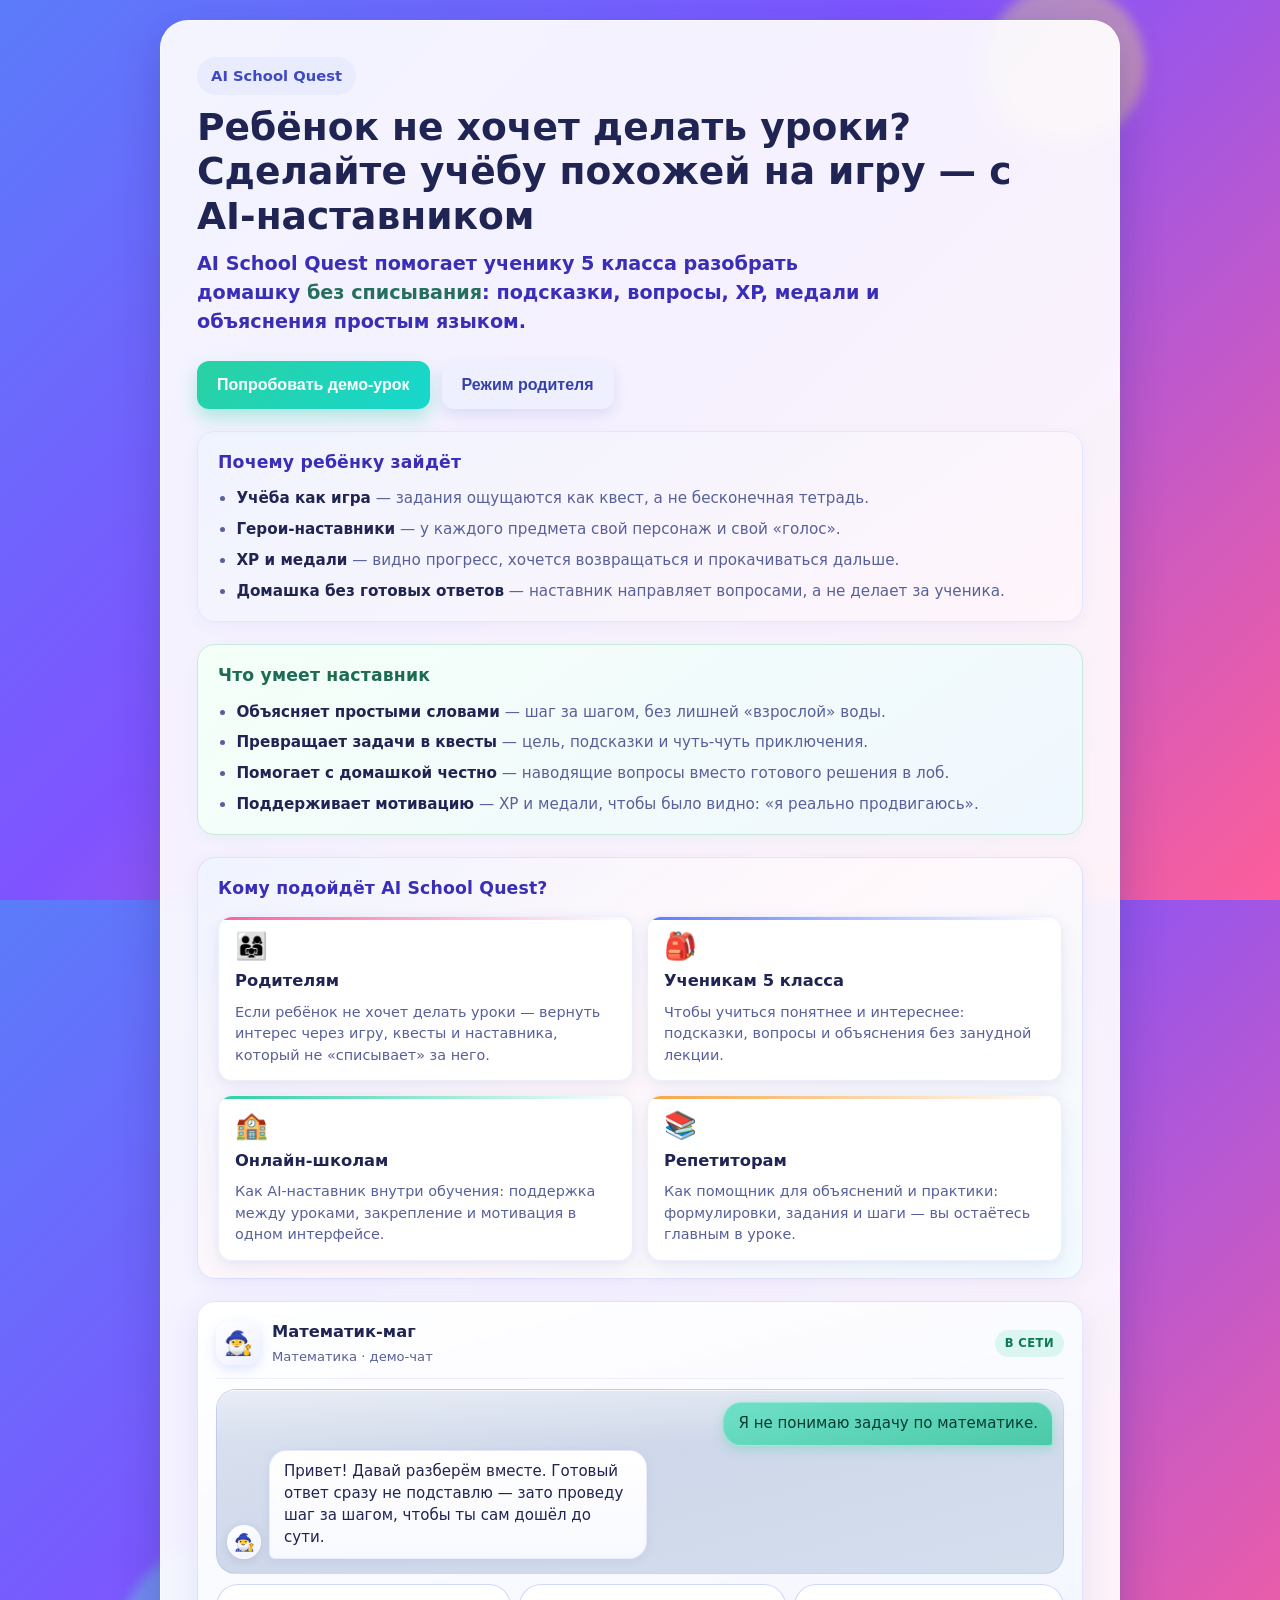
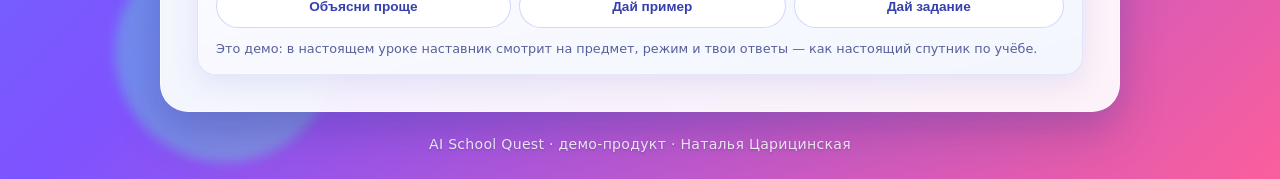
==== index.html @ 1672c93f "Проверка сайта" ====
<!DOCTYPE html>
<html lang="ru">
<head>
  <meta charset="UTF-8">
  <meta name="viewport" content="width=device-width, initial-scale=1.0, viewport-fit=cover">
  <meta name="description" content="AI School Quest — игровой AI-наставник для 5 класса: домашка без списывания, квесты, XP и понятные объяснения.">
  <title>AI School Quest — учёба как квест</title>
  <link rel="stylesheet" href="style.css">
</head>
<body>
  <main class="app">
    <div class="bg-decoration bg-decoration--top" aria-hidden="true"></div>
    <div class="bg-decoration bg-decoration--bottom" aria-hidden="true"></div>

    <section id="screen-start" class="screen screen--active card">
      <div class="screen__content">
        <p class="badge">AI School Quest</p>
        <h1 class="hero-title">Ребёнок не хочет делать уроки? Сделайте учёбу похожей на игру — с AI-наставником</h1>
        <p class="subtitle hero-subtitle">
          AI School Quest помогает ученику 5 класса разобрать домашку <strong>без списывания</strong>: подсказки, вопросы, XP, медали и объяснения простым языком.
        </p>

        <div class="hero-actions" role="group" aria-label="Действия на главной">
          <button type="button" id="demo-lesson-btn" class="btn btn--primary btn--touch">Попробовать демо-урок</button>
          <button type="button" id="parent-preview-btn" class="btn btn--ghost btn--hero-secondary btn--touch">Режим родителя</button>
        </div>

        <section class="why-kids" aria-label="Почему ребёнку понравится">
          <h2 class="why-kids__title">Почему ребёнку зайдёт</h2>
          <ul class="why-kids__list">
            <li><strong>Учёба как игра</strong> — задания ощущаются как квест, а не бесконечная тетрадь.</li>
            <li><strong>Герои-наставники</strong> — у каждого предмета свой персонаж и свой «голос».</li>
            <li><strong>XP и медали</strong> — видно прогресс, хочется возвращаться и прокачиваться дальше.</li>
            <li><strong>Домашка без готовых ответов</strong> — наставник направляет вопросами, а не делает за ученика.</li>
          </ul>
        </section>

        <section class="what-tutor" aria-label="Что умеет AI-репетитор">
          <h2 class="what-tutor__title">Что умеет наставник</h2>
          <ul class="what-tutor__list">
            <li><strong>Объясняет простыми словами</strong> — шаг за шагом, без лишней «взрослой» воды.</li>
            <li><strong>Превращает задачи в квесты</strong> — цель, подсказки и чуть-чуть приключения.</li>
            <li><strong>Помогает с домашкой честно</strong> — наводящие вопросы вместо готового решения в лоб.</li>
            <li><strong>Поддерживает мотивацию</strong> — XP и медали, чтобы было видно: «я реально продвигаюсь».</li>
          </ul>
        </section>

        <section class="audience" aria-label="Кому подойдёт AI School Quest">
          <h2 class="audience__title">Кому подойдёт AI School Quest?</h2>
          <div class="audience__grid">
            <article class="audience-card audience-card--parents">
              <span class="audience-card__emoji" aria-hidden="true">👨‍👩‍👧</span>
              <h3 class="audience-card__heading">Родителям</h3>
              <p class="audience-card__text">Если ребёнок не хочет делать уроки — вернуть интерес через игру, квесты и наставника, который не «списывает» за него.</p>
            </article>
            <article class="audience-card audience-card--students">
              <span class="audience-card__emoji" aria-hidden="true">🎒</span>
              <h3 class="audience-card__heading">Ученикам 5 класса</h3>
              <p class="audience-card__text">Чтобы учиться понятнее и интереснее: подсказки, вопросы и объяснения без занудной лекции.</p>
            </article>
            <article class="audience-card audience-card--schools">
              <span class="audience-card__emoji" aria-hidden="true">🏫</span>
              <h3 class="audience-card__heading">Онлайн-школам</h3>
              <p class="audience-card__text">Как AI-наставник внутри обучения: поддержка между уроками, закрепление и мотивация в одном интерфейсе.</p>
            </article>
            <article class="audience-card audience-card--tutors">
              <span class="audience-card__emoji" aria-hidden="true">📚</span>
              <h3 class="audience-card__heading">Репетиторам</h3>
              <p class="audience-card__text">Как помощник для объяснений и практики: формулировки, задания и шаги — вы остаётесь главным в уроке.</p>
            </article>
          </div>
        </section>

        <section class="demo-messenger" aria-label="Демонстрация чата с AI-наставником">
          <div class="demo-messenger__head">
            <span class="demo-messenger__avatar" aria-hidden="true">🧙‍♂️</span>
            <div class="demo-messenger__head-text">
              <p class="demo-messenger__peer">Математик-маг</p>
              <p class="demo-messenger__meta">Математика · демо-чат</p>
            </div>
            <span class="demo-messenger__online">в сети</span>
          </div>
          <div id="demo-messenger-feed" class="demo-messenger__feed messages messages--messenger" aria-live="polite"></div>
          <div class="demo-messenger__chips" role="group" aria-label="Быстрые фразы в демо">
            <button type="button" class="demo-messenger__chip" data-demo-quick="Объясни проще">Объясни проще</button>
            <button type="button" class="demo-messenger__chip" data-demo-quick="Дай пример">Дай пример</button>
            <button type="button" class="demo-messenger__chip" data-demo-quick="Дай задание">Дай задание</button>
          </div>
          <p class="demo-messenger__note">Это демо: в настоящем уроке наставник смотрит на предмет, режим и твои ответы — как настоящий спутник по учёбе.</p>
        </section>
      </div>
    </section>

    <section id="screen-onboarding" class="screen card">
      <div class="screen__content">
        <h2>Начнём с маленькой анкеты</h2>
        <p class="description">Имя, класс и цель — чтобы наставник говорил с ребёнком по делу, а не «как всем».</p>
        <form id="onboarding-form" class="onboarding-form">
          <label class="field">
            <span>Имя ребёнка</span>
            <input id="student-name-input" type="text" maxlength="30" placeholder="Например, Миша" required>
          </label>
          <label class="field">
            <span>Класс</span>
            <input id="student-grade-input" type="text" maxlength="20" placeholder="Например, 5А" required>
          </label>
          <label class="field">
            <span>Цель обучения</span>
            <select id="learning-goal-select" required>
              <option value="">Выбери цель</option>
              <option value="Домашка">Домашка</option>
              <option value="Подготовка к контрольной">Подготовка к контрольной</option>
              <option value="Подтянуть знания">Подтянуть знания</option>
              <option value="Учиться в игре">Учиться в игре</option>
            </select>
          </label>
          <button type="submit" class="btn btn--primary btn--touch">В путь, квест!</button>
        </form>
      </div>
    </section>

    <section id="screen-subject" class="screen card">
      <div class="screen__content">
        <h2>Выбери предмет</h2>
        <p class="description">Каждый предмет — своя миссия и свой настрой. Ткни карточку, с чего хочешь начать.</p>
        <div id="subject-grid" class="grid"></div>
      </div>
    </section>

    <section id="screen-hero" class="screen card">
      <div class="screen__content">
        <h2>Выбери героя-наставника</h2>
        <p class="description">У каждого предмета свой герой. Можно остаться на том, кого подсказали на прошлом шаге, или переключиться — жми «Выбрать героя».</p>
        <div id="hero-grid" class="mentor-grid" aria-label="Карточки героев по предметам"></div>
        <button type="button" id="back-to-subject-btn" class="btn btn--ghost btn--touch-wide">← К предметам</button>
      </div>
    </section>

    <section id="screen-mode" class="screen card">
      <div class="screen__content">
        <h2>Выбери режим урока</h2>
        <p class="description">Режим задаёт тон: квест, тест, «простыми словами» или помощь с домашкой — как тебе сегодня комфортнее.</p>
        <div id="mode-grid" class="grid"></div>
        <button type="button" id="back-to-hero-btn" class="btn btn--ghost btn--touch-wide">← К героям</button>
      </div>
    </section>

    <section id="screen-chat" class="screen card">
      <div class="screen__content screen__content--chat">
        <header class="chat-header">
          <div>
            <p class="chat-label">Ученик</p>
            <p id="chat-student" class="chat-value">—</p>
          </div>
          <div>
            <p class="chat-label">Предмет</p>
            <p id="chat-subject" class="chat-value">—</p>
          </div>
          <div>
            <p class="chat-label">Наставник</p>
            <p id="chat-hero" class="chat-value">—</p>
          </div>
          <div>
            <p class="chat-label">Режим</p>
            <p id="chat-mode" class="chat-value">—</p>
          </div>
        </header>

        <div class="chat-actions">
          <button type="button" id="change-hero-btn" class="btn btn--ghost btn--small">Сменить героя</button>
          <button type="button" id="change-subject-btn" class="btn btn--ghost btn--small">Сменить предмет</button>
          <button type="button" id="change-mode-btn" class="btn btn--ghost btn--small">Сменить режим</button>
          <button type="button" id="parent-mode-btn" class="btn btn--ghost btn--small">Режим родителя</button>
          <button type="button" id="end-lesson-btn" class="btn btn--primary btn--small">Завершить урок</button>
          <button type="button" id="soft-reset-btn" class="btn btn--ghost btn--small">Мягкий сброс</button>
          <button type="button" id="reset-progress-btn" class="btn btn--danger btn--small">Сбросить прогресс</button>
        </div>

        <section class="progress">
          <h3>Прогресс квеста</h3>
          <div class="progress-stats">
            <p>Уровень: <span id="level-value">1</span></p>
            <p>XP: <span id="xp-value">0</span></p>
            <p>Медаль: <span id="medal-value">Пока нет</span></p>
          </div>
          <div class="xp-bar">
            <div id="xp-bar-fill" class="xp-bar__fill"></div>
          </div>
        </section>

        <section class="quest-panel">
          <h3>Квест-дневник и миссия дня</h3>
          <div class="quest-panel__stats">
            <p>Серия дней: <span id="streak-value">0</span></p>
            <p>Ежедневная цель: <span id="daily-goal-value">0/3</span></p>
          </div>
          <p id="daily-task-text" class="quest-panel__task">Задание дня: —</p>
          <p id="achievement-text" class="quest-panel__achievement">Достижение: пока нет</p>
        </section>

        <div id="messages" class="messages messages--messenger" aria-live="polite"></div>

        <div class="quick-replies messenger-chips" role="group" aria-label="Быстрые действия">
          <button type="button" class="messenger-chips__btn quick-replies__btn" data-quick="Объясни проще">Объясни проще</button>
          <button type="button" class="messenger-chips__btn quick-replies__btn" data-quick="Дай пример">Дай пример</button>
          <button type="button" class="messenger-chips__btn quick-replies__btn" data-quick="Дай задание">Дай задание</button>
        </div>

        <section
          id="parent-report"
          class="parent-dashboard parent-report--hidden"
          aria-labelledby="parent-dashboard-title"
        >
          <header class="parent-dashboard__header">
            <div class="parent-dashboard__head-text">
              <h3 id="parent-dashboard-title" class="parent-dashboard__title">Родительский отчёт</h3>
              <p id="report-session-lead" class="parent-dashboard__lead">—</p>
            </div>
            <span class="parent-dashboard__status" role="status">Учится без списывания</span>
          </header>

          <div class="parent-dashboard__metrics">
            <div class="parent-dashboard__metric">
              <span class="parent-dashboard__label">Прогресс XP</span>
              <div class="parent-dashboard__xp-line">
                <span class="parent-dashboard__value"><span id="report-xp-total">0</span> XP</span>
                <span class="parent-dashboard__muted">+ <span id="report-xp-session">0</span> за сессию</span>
              </div>
              <div class="parent-dashboard__xp-bar" role="progressbar" aria-valuemin="0" aria-valuemax="50" aria-valuenow="0" aria-label="Прогресс до следующего уровня" id="report-xp-bar-wrap">
                <div id="report-xp-bar-fill" class="parent-dashboard__xp-fill"></div>
              </div>
              <p class="parent-dashboard__level">
                Уровень <strong id="report-level">1</strong>
                <span class="parent-dashboard__muted"> · до следующего уровня</span>
              </p>
            </div>
            <div class="parent-dashboard__metric">
              <span class="parent-dashboard__label">Сообщений наставнику</span>
              <p class="parent-dashboard__stat-big">
                <span id="report-messages-session">0</span>
                <span class="parent-dashboard__muted parent-dashboard__stat-note">в этой сессии</span>
              </p>
              <p class="parent-dashboard__muted">Всего за всё время: <strong id="report-messages-total">0</strong></p>
            </div>
          </div>

          <div class="parent-dashboard__split">
            <div class="parent-dashboard__panel">
              <h4 class="parent-dashboard__panel-title">Сильные стороны</h4>
              <ul id="report-strengths-list" class="parent-dashboard__list parent-dashboard__list--strengths"></ul>
            </div>
            <div class="parent-dashboard__panel">
              <h4 class="parent-dashboard__panel-title">Что повторить</h4>
              <p id="report-repeat" class="parent-dashboard__panel-text">—</p>
              <p id="report-next-hint" class="parent-dashboard__hint"></p>
            </div>
          </div>

          <div class="parent-dashboard__panel parent-dashboard__panel--plan">
            <h4 class="parent-dashboard__panel-title">План на 7 дней</h4>
            <ol id="report-plan-list" class="parent-dashboard__plan"></ol>
          </div>
        </section>

        <section class="cta">
          <h3 class="cta__title">Готовы к такому наставнику?</h3>
          <p class="cta__value">
            Персональный AI в чате: ребёнок тренирует мышление, родители видят динамику, а готовые ответы «с потолка» не подставляются — только путь через вопросы и маленькие победы.
          </p>
          <div class="cta__actions">
            <button type="button" id="cta-ai-mentor-btn" class="btn btn--primary btn--small btn--touch">Хочу такого AI-наставника</button>
            <button type="button" id="cta-demo-btn" class="btn btn--ghost btn--small cta__btn-secondary btn--touch">Получить демо</button>
          </div>
          <article id="offer-card" class="offer-card offer-card--hidden">
            <p class="offer-card__invite">
              Напишите мне, и я покажу, как такой AI-помощник может работать для вашего ребёнка, школы или онлайн-проекта.
            </p>
            <p class="offer-card__lead">
              Наталья Царицинская — создаю AI-ассистентов, обучающих ботов и мини-сервисы для семьи, экспертов и бизнеса.
            </p>
            <p class="offer-card__text">Помогаю превращать идеи в работающие AI-продукты.</p>
            <p class="offer-card__contact">Контакт в Telegram: <span class="offer-card__handle">@указать_ник</span></p>
          </article>
        </section>

        <form id="chat-form" class="chat-form chat-form--messenger">
          <input id="chat-input" type="text" placeholder="Напиши вопрос или фразу из урока…" autocomplete="off" maxlength="200" required>
          <button type="submit" class="btn btn--primary btn--touch">Отправить</button>
        </form>
      </div>
    </section>

    <section id="screen-lesson-summary" class="screen card">
      <div class="screen__content lesson-summary">
        <p class="badge">Урок пройден</p>
        <h2>Квест завершён!</h2>
        <p id="lesson-summary-motivation" class="lesson-summary__lead">Ты молодец!</p>
        <ul class="lesson-summary__stats">
          <li>XP за этот урок: <strong id="lesson-xp-earned">0</strong></li>
          <li>Медаль: <strong id="lesson-medal-text">—</strong></li>
          <li>Сообщений наставнику: <strong id="lesson-messages-count">0</strong></li>
        </ul>
        <button type="button" id="lesson-continue-btn" class="btn btn--primary btn--touch">Продолжить квест</button>
      </div>
    </section>
  </main>

  <section id="parent-modal" class="parent-modal parent-modal--hidden" aria-hidden="true">
    <div class="parent-modal__backdrop"></div>
    <article class="parent-modal__content">
      <div class="parent-modal__header">
        <h3>Режим родителя</h3>
        <button type="button" id="close-parent-modal-btn" class="btn btn--ghost btn--small">Закрыть</button>
      </div>
      <p class="parent-modal__line">Ученик: <span id="parent-student-name">—</span></p>
      <p class="parent-modal__line">Текущий предмет: <span id="parent-current-subject">—</span></p>
      <p class="parent-modal__line">Текущий режим: <span id="parent-current-mode">—</span></p>
      <p class="parent-modal__line">Прогресс по сессиям: <span id="parent-session-progress">—</span></p>
      <p class="parent-modal__line">Зоны для повторения: <span id="parent-weak-topics">—</span></p>
      <div class="parent-plan">
        <h4>Рекомендованный план на 7 дней</h4>
        <ul id="parent-plan-list"></ul>
      </div>
    </article>
  </section>

  <footer class="site-footer">
    AI School Quest · демо-продукт · Наталья Царицинская
  </footer>

  <script src="script.js"></script>
</body>
</html>
---- style.css ----
html {
  height: 100%;
  -webkit-text-size-adjust: 100%;
}

:root {
  --bg-main: linear-gradient(135deg, #5b7cfa 0%, #7f53ff 42%, #fd5e9a 100%);
  --card-bg: rgba(255, 255, 255, 0.92);
  --text-main: #1f2453;
  --text-soft: #58609a;
  --accent: #2ad1a3;
  --accent-dark: #14b58a;
  --warning: #f8b63c;
  --shadow: 0 20px 45px rgba(41, 41, 106, 0.25);
  --radius-xl: 28px;
  --radius-lg: 18px;
  --radius-md: 14px;
  --section-gap: 22px;
  --content-pad: clamp(16px, 4vw, 36px);
  --font-sans: "Segoe UI", system-ui, -apple-system, "Nunito", "Trebuchet MS", sans-serif;
}

/* Базовые сбросы для аккуратного отображения */
* {
  box-sizing: border-box;
}

body {
  margin: 0;
  min-height: 100vh;
  min-height: 100dvh;
  font-family: var(--font-sans);
  color: var(--text-main);
  background: var(--bg-main);
  display: flex;
  flex-direction: column;
  align-items: center;
  padding: 20px 20px calc(16px + env(safe-area-inset-bottom, 0));
  gap: 12px;
  line-height: 1.5;
  -webkit-font-smoothing: antialiased;
}

.app {
  flex: 1 0 auto;
  width: min(960px, 100%);
  position: relative;
}

.site-footer {
  width: min(960px, 100%);
  margin-top: auto;
  text-align: center;
  font-size: 0.88rem;
  color: rgba(255, 255, 255, 0.92);
  text-shadow: 0 1px 2px rgba(31, 36, 83, 0.25);
  letter-spacing: 0.02em;
  padding: 10px 12px calc(8px + env(safe-area-inset-bottom, 0));
  line-height: 1.45;
}

/* Декоративные элементы для "живого" интерфейса */
.bg-decoration {
  position: absolute;
  z-index: 0;
  border-radius: 50%;
  filter: blur(6px);
  opacity: 0.35;
}

.bg-decoration--top {
  width: 160px;
  height: 160px;
  top: -35px;
  right: -25px;
  background: #fff26d;
}

.bg-decoration--bottom {
  width: 220px;
  height: 220px;
  bottom: -50px;
  left: -45px;
  background: #62f0d2;
}

.card {
  position: relative;
  z-index: 1;
  background: var(--card-bg);
  backdrop-filter: blur(8px);
  border-radius: var(--radius-xl);
  box-shadow: var(--shadow), 0 4px 24px rgba(95, 120, 255, 0.12);
  border: 1px solid rgba(255, 255, 255, 0.65);
  transition: box-shadow 0.35s ease, transform 0.35s ease;
}

.screen.card.screen--active:hover {
  box-shadow: 0 24px 50px rgba(41, 41, 106, 0.28), 0 8px 28px rgba(95, 120, 255, 0.18);
}

/* Экраны: виден только блок с .screen--active (вложенные section без .screen не скрываются) */
.screen {
  display: none;
  min-height: min(640px, calc(100dvh - 120px));
}

.screen.screen--active {
  display: block;
}

.screen__content {
  padding: var(--content-pad);
}

.screen__content > h2 {
  line-height: 1.22;
}

.screen__content > h2 + .description {
  margin-top: 8px;
}

.screen__content--chat {
  display: grid;
  gap: clamp(12px, 2.5vw, 16px);
  grid-template-rows: auto auto auto auto 1fr auto auto auto auto;
  min-height: min(640px, calc(100dvh - 120px));
}

h1,
h2,
h3,
p {
  margin: 0;
}

h1 {
  font-size: clamp(2rem, 6vw, 3.1rem);
  margin-top: 10px;
}

.hero-title {
  line-height: 1.18;
  max-width: 38ch;
  font-size: clamp(1.55rem, 4.2vw, 2.35rem);
}

.hero-subtitle {
  font-weight: 600;
  color: var(--text-soft);
  max-width: 52ch;
}

.hero-subtitle strong {
  color: #256f5c;
  font-weight: 800;
}

.hero-actions {
  display: flex;
  flex-wrap: wrap;
  gap: 12px;
  margin-top: clamp(18px, 4vw, 24px);
  align-items: center;
}

.hero-actions .btn {
  margin-top: 0;
}

.btn--hero-secondary {
  box-shadow: 0 6px 14px rgba(53, 64, 172, 0.12);
}

h2 {
  font-size: clamp(1.6rem, 4.8vw, 2.2rem);
}

.subtitle {
  margin-top: 12px;
  font-size: 1.2rem;
  font-weight: 700;
  color: #3a2db8;
}

.description {
  margin-top: 12px;
  color: var(--text-soft);
  max-width: 720px;
  line-height: 1.55;
}

.why-kids {
  margin-top: var(--section-gap);
  padding: 18px 20px;
  background: linear-gradient(145deg, #f0f4ff 0%, #fff5fb 100%);
  border: 1px solid #e0e8ff;
  border-radius: var(--radius-lg);
  text-align: left;
  box-shadow: 0 4px 16px rgba(53, 64, 172, 0.05);
}

.why-kids__title {
  font-size: 1.08rem;
  color: #3a2db8;
  margin-bottom: 12px;
  font-weight: 800;
  letter-spacing: 0.01em;
}

.why-kids__list {
  margin: 0;
  padding-left: 1.15rem;
  color: var(--text-soft);
  line-height: 1.5;
  font-size: 0.95rem;
}

.why-kids__list li + li {
  margin-top: 8px;
}

.why-kids__list strong {
  color: var(--text-main);
}

.what-tutor {
  margin-top: var(--section-gap);
  padding: 18px 20px;
  background: linear-gradient(145deg, #f4fff8 0%, #f0f7ff 100%);
  border: 1px solid #c8ead9;
  border-radius: var(--radius-lg);
  text-align: left;
  box-shadow: 0 4px 16px rgba(42, 209, 163, 0.06);
}

.what-tutor__title {
  font-size: 1.08rem;
  color: #1d6b52;
  margin-bottom: 12px;
  font-weight: 800;
  letter-spacing: 0.01em;
}

.what-tutor__list {
  margin: 0;
  padding-left: 1.15rem;
  color: var(--text-soft);
  line-height: 1.5;
  font-size: 0.95rem;
}

.what-tutor__list li + li {
  margin-top: 8px;
}

.what-tutor__list strong {
  color: var(--text-main);
}

.what-tutor {
  margin-bottom: 8px;
}

/* Кому подойдёт продукт */
.audience {
  margin-top: var(--section-gap);
  padding: 18px 20px 17px;
  background: linear-gradient(145deg, #f0f4ff 0%, #fff8fb 48%, #f2fbff 100%);
  border: 1px solid rgba(129, 141, 246, 0.2);
  border-radius: var(--radius-lg);
  text-align: left;
  box-shadow: 0 4px 18px rgba(53, 64, 172, 0.06);
}

.audience__title {
  margin: 0 0 14px;
  font-size: 1.08rem;
  font-weight: 800;
  color: #3a2db8;
  letter-spacing: 0.01em;
}

.audience__grid {
  display: grid;
  grid-template-columns: repeat(2, minmax(0, 1fr));
  gap: 14px;
}

.audience-card {
  --audience-accent: #7f53ff;
  position: relative;
  padding: 16px 16px 14px;
  border-radius: var(--radius-md);
  background: rgba(255, 255, 255, 0.92);
  border: 1px solid rgba(129, 141, 246, 0.14);
  box-shadow:
    0 2px 8px rgba(41, 41, 106, 0.04),
    0 8px 22px rgba(53, 64, 172, 0.07);
  transition: transform 0.28s ease, box-shadow 0.28s ease, border-color 0.2s ease;
  overflow: hidden;
}

.audience-card::before {
  content: "";
  position: absolute;
  left: 0;
  right: 0;
  top: 0;
  height: 3px;
  background: linear-gradient(90deg, var(--audience-accent), rgba(255, 255, 255, 0.45));
}

.audience-card:hover {
  transform: translateY(-3px);
  box-shadow:
    0 4px 12px rgba(41, 41, 106, 0.06),
    0 14px 32px rgba(53, 64, 172, 0.1);
  border-color: rgba(127, 83, 255, 0.22);
}

.audience-card--parents {
  --audience-accent: #fd5e9a;
}

.audience-card--students {
  --audience-accent: #5b7cfa;
}

.audience-card--schools {
  --audience-accent: #2ad1a3;
}

.audience-card--tutors {
  --audience-accent: #f8a545;
}

.audience-card__emoji {
  display: block;
  font-size: 1.65rem;
  line-height: 1;
  margin-bottom: 10px;
}

.audience-card__heading {
  margin: 0 0 8px;
  font-size: 1.02rem;
  font-weight: 800;
  color: var(--text-main);
}

.audience-card__text {
  margin: 0;
  font-size: 0.9rem;
  line-height: 1.5;
  color: var(--text-soft);
}

@media (max-width: 560px) {
  .audience__grid {
    grid-template-columns: 1fr;
  }
}

/* Формы (онбординг) */
.onboarding-form {
  margin-top: 18px;
  display: grid;
  gap: 14px;
  max-width: 540px;
}

.onboarding-form .btn--primary {
  margin-top: 8px;
}

.field {
  display: grid;
  gap: 6px;
}

.field span {
  font-weight: 700;
  color: #3e4598;
}

.field input,
.field select {
  border: 1px solid #d3d9ff;
  background: #fff;
  border-radius: 12px;
  padding: 11px 12px;
  font-size: 1rem;
  outline: none;
}

.field input:focus,
.field select:focus {
  border-color: #818df6;
  box-shadow: 0 0 0 3px rgba(129, 141, 246, 0.2);
}

.badge {
  display: inline-block;
  background: #e9ebff;
  color: #3f49c3;
  font-weight: 700;
  border-radius: 999px;
  padding: 8px 14px;
  font-size: 0.92rem;
}

/* Кнопки */
.btn {
  border: none;
  border-radius: 12px;
  padding: 12px 20px;
  font-size: 1rem;
  font-weight: 700;
  cursor: pointer;
  transition: transform 0.22s ease, box-shadow 0.28s ease, background 0.25s ease, filter 0.2s ease;
}

.btn:hover {
  transform: translateY(-2px);
  filter: brightness(1.03);
}

.btn:active {
  transform: translateY(0);
}

.btn--primary {
  margin-top: 24px;
  color: #fff;
  background: linear-gradient(135deg, var(--accent) 0%, #16d7cd 100%);
  box-shadow: 0 9px 18px rgba(42, 209, 163, 0.35);
}

.btn--primary:hover {
  background: linear-gradient(135deg, var(--accent-dark) 0%, #10c5be 100%);
}

.btn--ghost {
  margin-top: 18px;
  background: #eef0ff;
  color: #3540ac;
}

.btn--ghost.btn--touch-wide {
  margin-top: 14px;
}

.btn--danger {
  margin-top: 0;
  background: #ffecee;
  color: #b13651;
}

.btn--danger:hover {
  background: #ffdfe5;
}

.btn--small {
  margin-top: 0;
  padding: 9px 12px;
  font-size: 0.9rem;
}

.btn--touch {
  min-height: 48px;
  padding-top: 12px;
  padding-bottom: 12px;
}

.btn--touch.btn--small {
  min-height: 44px;
  padding-top: 10px;
  padding-bottom: 10px;
}

.btn--touch-wide {
  width: 100%;
  max-width: 360px;
}

/* Сетка карточек (для предметов и героев) */
.grid {
  margin-top: 18px;
  display: grid;
  grid-template-columns: repeat(3, minmax(0, 1fr));
  gap: 14px;
}

.choice-card {
  border: none;
  border-radius: var(--radius-lg);
  padding: 16px;
  min-height: 88px;
  text-align: left;
  background: #ffffff;
  box-shadow: 0 8px 22px rgba(53, 64, 172, 0.12), 0 2px 8px rgba(53, 64, 172, 0.06);
  cursor: pointer;
  transition: transform 0.28s cubic-bezier(0.34, 1.2, 0.64, 1), box-shadow 0.3s ease, background 0.25s ease;
}

.choice-card:hover {
  transform: translateY(-5px) scale(1.02);
  box-shadow: 0 18px 36px rgba(53, 64, 172, 0.18), 0 6px 14px rgba(127, 83, 255, 0.12);
  background: linear-gradient(180deg, #fff 0%, #fafbff 100%);
}

.choice-card:active {
  transform: translateY(-1px) scale(0.99);
  transition-duration: 0.1s;
}

.choice-card__emoji {
  font-size: 1.7rem;
  margin-bottom: 8px;
}

.choice-card__title {
  font-size: 1rem;
  font-weight: 800;
}

.choice-card__subtitle {
  margin-top: 7px;
  color: var(--text-soft);
  font-size: 0.9rem;
}

/* Карточки героя-наставника (экран выбора героя) */
.mentor-grid {
  margin-top: 22px;
  display: grid;
  grid-template-columns: repeat(auto-fill, minmax(272px, 1fr));
  gap: 18px;
}

.mentor-card {
  --mentor-accent: #7f53ff;
  --mentor-accent-soft: #c4b3ff;
  position: relative;
  display: flex;
  flex-direction: column;
  padding: 20px 20px 18px;
  border-radius: var(--radius-lg);
  background: linear-gradient(165deg, #ffffff 0%, #fafbff 100%);
  border: 1px solid rgba(129, 141, 246, 0.18);
  box-shadow:
    0 4px 6px rgba(41, 41, 106, 0.04),
    0 12px 28px rgba(53, 64, 172, 0.1),
    0 1px 0 rgba(255, 255, 255, 0.9) inset;
  transition:
    transform 0.32s cubic-bezier(0.34, 1.15, 0.64, 1),
    box-shadow 0.32s ease,
    border-color 0.25s ease;
  overflow: hidden;
}

.mentor-card__accent {
  position: absolute;
  left: 0;
  right: 0;
  top: 0;
  height: 4px;
  background: linear-gradient(90deg, var(--mentor-accent), var(--mentor-accent-soft));
  opacity: 0.95;
}

.mentor-card:hover {
  transform: translateY(-6px);
  border-color: rgba(129, 141, 246, 0.35);
  box-shadow:
    0 8px 16px rgba(41, 41, 106, 0.06),
    0 22px 44px rgba(53, 64, 172, 0.14),
    0 0 0 1px rgba(127, 83, 255, 0.12);
}

.mentor-card:active {
  transform: translateY(-2px);
  transition-duration: 0.12s;
}

.mentor-card--current {
  border-color: rgba(127, 83, 255, 0.35);
  box-shadow:
    0 4px 6px rgba(41, 41, 106, 0.05),
    0 14px 32px rgba(95, 120, 255, 0.12),
    0 0 0 2px rgba(127, 83, 255, 0.2);
}

.mentor-card__hint {
  margin: 10px 0 0;
  padding: 6px 10px;
  font-size: 0.72rem;
  font-weight: 700;
  letter-spacing: 0.04em;
  text-transform: uppercase;
  color: #3a2db8;
  background: rgba(233, 235, 255, 0.95);
  border-radius: 8px;
  width: fit-content;
}

.mentor-card[data-mentor="math"] {
  --mentor-accent: #5b7cfa;
  --mentor-accent-soft: #9db0ff;
}

.mentor-card[data-mentor="russian"] {
  --mentor-accent: #e85d8e;
  --mentor-accent-soft: #f5a0bd;
}

.mentor-card[data-mentor="english"] {
  --mentor-accent: #2ad1a3;
  --mentor-accent-soft: #7ae8cc;
}

.mentor-card[data-mentor="history"] {
  --mentor-accent: #f8a545;
  --mentor-accent-soft: #ffd08a;
}

.mentor-card[data-mentor="biology"] {
  --mentor-accent: #43c6a8;
  --mentor-accent-soft: #8fe0cd;
}

.mentor-card[data-mentor="geography"] {
  --mentor-accent: #5b9cf5;
  --mentor-accent-soft: #9dc4fb;
}

.mentor-card__hint + .mentor-card__top {
  margin-top: 8px;
}

.mentor-card__top {
  display: flex;
  gap: 14px;
  align-items: flex-start;
  margin-top: 12px;
}

.mentor-card__avatar {
  flex-shrink: 0;
  width: 56px;
  height: 56px;
  display: flex;
  align-items: center;
  justify-content: center;
  font-size: 2rem;
  line-height: 1;
  border-radius: 16px;
  background: linear-gradient(145deg, rgba(91, 124, 250, 0.12) 0%, #fff 100%);
  box-shadow: 0 4px 12px rgba(91, 124, 250, 0.15);
}

.mentor-card[data-mentor="math"] .mentor-card__avatar {
  background: linear-gradient(145deg, rgba(91, 124, 250, 0.16) 0%, #fff 100%);
  box-shadow: 0 4px 12px rgba(91, 124, 250, 0.2);
}

.mentor-card[data-mentor="russian"] .mentor-card__avatar {
  background: linear-gradient(145deg, rgba(232, 93, 142, 0.14) 0%, #fff 100%);
  box-shadow: 0 4px 12px rgba(232, 93, 142, 0.18);
}

.mentor-card[data-mentor="english"] .mentor-card__avatar {
  background: linear-gradient(145deg, rgba(42, 209, 163, 0.16) 0%, #fff 100%);
  box-shadow: 0 4px 12px rgba(42, 209, 163, 0.2);
}

.mentor-card[data-mentor="history"] .mentor-card__avatar {
  background: linear-gradient(145deg, rgba(248, 165, 69, 0.18) 0%, #fff 100%);
  box-shadow: 0 4px 12px rgba(248, 165, 69, 0.22);
}

.mentor-card[data-mentor="biology"] .mentor-card__avatar {
  background: linear-gradient(145deg, rgba(67, 198, 168, 0.16) 0%, #fff 100%);
  box-shadow: 0 4px 12px rgba(67, 198, 168, 0.18);
}

.mentor-card[data-mentor="geography"] .mentor-card__avatar {
  background: linear-gradient(145deg, rgba(91, 156, 245, 0.16) 0%, #fff 100%);
  box-shadow: 0 4px 12px rgba(91, 156, 245, 0.2);
}

.mentor-card__headlines {
  min-width: 0;
}

.mentor-card__subject-line {
  margin: 0;
  font-size: 0.82rem;
  font-weight: 700;
  color: var(--text-soft);
  letter-spacing: 0.02em;
}

.mentor-card__subject-emoji {
  margin-right: 4px;
}

.mentor-card__hero-name {
  margin: 6px 0 0;
  font-size: 1.15rem;
  font-weight: 800;
  line-height: 1.25;
  color: var(--text-main);
}

.mentor-card__desc {
  margin: 14px 0 0;
  flex: 1 1 auto;
  font-size: 0.92rem;
  line-height: 1.5;
  color: var(--text-soft);
}

.mentor-card__cta {
  margin-top: 16px;
  width: 100%;
  align-self: stretch;
}

@media (max-width: 520px) {
  .mentor-grid {
    grid-template-columns: 1fr;
  }
}

/* Шапка чата */
.chat-header {
  display: flex;
  gap: 14px;
  justify-content: space-between;
  flex-wrap: wrap;
  background: linear-gradient(145deg, #f7f8ff 0%, #eef2ff 100%);
  border-radius: var(--radius-md);
  padding: 12px 14px;
  border: 1px solid rgba(129, 141, 246, 0.12);
}

.chat-label {
  color: var(--text-soft);
  font-size: 0.84rem;
}

.chat-value {
  margin-top: 4px;
  font-weight: 800;
}

.chat-actions {
  display: flex;
  gap: 10px;
  flex-wrap: wrap;
}

/* Блок прогресса */
.progress {
  background: #fff8eb;
  border: 1px solid #ffe0aa;
  border-radius: var(--radius-md);
  padding: 12px 14px;
}

.progress h3 {
  font-size: 1rem;
  margin-bottom: 8px;
}

.progress-stats {
  display: flex;
  gap: 16px;
  flex-wrap: wrap;
  color: #6f5b2c;
}

.xp-bar {
  margin-top: 10px;
  width: 100%;
  height: 10px;
  border-radius: 999px;
  background: #ffe8bb;
  overflow: hidden;
}

.xp-bar__fill {
  height: 100%;
  width: 0%;
  background: linear-gradient(90deg, #f8b63c 0%, #ff8f3f 100%);
  transition: width 0.55s cubic-bezier(0.4, 0, 0.2, 1), box-shadow 0.3s ease;
}

.xp-bar__fill--bump {
  animation: xpBarGlow 0.75s ease-out;
}

@keyframes xpBarGlow {
  0% {
    box-shadow: 0 0 0 0 rgba(255, 143, 63, 0.55);
    filter: brightness(1);
  }
  40% {
    box-shadow: 0 0 0 10px rgba(255, 143, 63, 0);
    filter: brightness(1.15);
  }
  100% {
    box-shadow: 0 0 0 0 rgba(255, 143, 63, 0);
    filter: brightness(1);
  }
}

/* Квестовый блок: цель дня, серия, достижения */
.quest-panel {
  background: #eefcf9;
  border: 1px solid #c8f0e5;
  border-radius: var(--radius-md);
  padding: 12px 14px;
}

.quest-panel h3 {
  font-size: 1rem;
  margin-bottom: 8px;
}

.quest-panel__stats {
  display: flex;
  flex-wrap: wrap;
  gap: 14px;
  color: #20614d;
}

.quest-panel__task {
  margin-top: 8px;
  color: #236655;
}

.quest-panel__achievement {
  margin-top: 6px;
  font-weight: 700;
  color: #157a5e;
}

/* Родительский отчёт — dashboard-карточка */
.parent-dashboard {
  background: linear-gradient(165deg, #fbfcff 0%, #ffffff 55%, #f6f8ff 100%);
  border: 1px solid rgba(129, 141, 246, 0.22);
  border-radius: var(--radius-lg);
  padding: 18px 20px 20px;
  color: var(--text-main);
  box-shadow:
    0 4px 6px rgba(41, 41, 106, 0.03),
    0 14px 36px rgba(53, 64, 172, 0.08);
}

.parent-dashboard__header {
  display: flex;
  flex-wrap: wrap;
  justify-content: space-between;
  align-items: flex-start;
  gap: 12px;
  padding-bottom: 14px;
  margin-bottom: 16px;
  border-bottom: 1px solid rgba(129, 141, 246, 0.14);
}

.parent-dashboard__title {
  font-size: 1.08rem;
  font-weight: 800;
  color: #2a3278;
  margin: 0 0 6px;
}

.parent-dashboard__lead {
  margin: 0;
  font-size: 0.9rem;
  line-height: 1.45;
  color: var(--text-soft);
  max-width: 42ch;
}

.parent-dashboard__status {
  font-size: 0.72rem;
  font-weight: 800;
  letter-spacing: 0.05em;
  text-transform: uppercase;
  color: #0d5c47;
  background: linear-gradient(135deg, #dff8ef 0%, #c8f0e4 100%);
  padding: 9px 14px;
  border-radius: 999px;
  border: 1px solid rgba(42, 209, 163, 0.4);
  box-shadow: 0 2px 8px rgba(42, 209, 163, 0.12);
  white-space: nowrap;
}

.parent-dashboard__metrics {
  display: grid;
  grid-template-columns: repeat(2, minmax(0, 1fr));
  gap: 14px;
  margin-bottom: 16px;
}

.parent-dashboard__metric {
  background: rgba(255, 255, 255, 0.85);
  border: 1px solid rgba(129, 141, 246, 0.12);
  border-radius: var(--radius-md);
  padding: 14px 14px 12px;
  box-shadow: 0 2px 10px rgba(53, 64, 172, 0.05);
}

.parent-dashboard__label {
  display: block;
  font-size: 0.72rem;
  font-weight: 800;
  letter-spacing: 0.06em;
  text-transform: uppercase;
  color: #5a63b8;
  margin-bottom: 8px;
}

.parent-dashboard__xp-line {
  display: flex;
  flex-wrap: wrap;
  align-items: baseline;
  gap: 8px 12px;
  margin-bottom: 8px;
}

.parent-dashboard__value {
  font-size: 1.25rem;
  font-weight: 800;
  color: var(--text-main);
}

.parent-dashboard__muted {
  font-size: 0.88rem;
  color: var(--text-soft);
  font-weight: 600;
}

.parent-dashboard__xp-bar {
  height: 10px;
  border-radius: 999px;
  background: rgba(129, 141, 246, 0.12);
  overflow: hidden;
}

.parent-dashboard__xp-fill {
  height: 100%;
  width: 0%;
  border-radius: 999px;
  background: linear-gradient(90deg, #5b7cfa 0%, #2ad1a3 100%);
  transition: width 0.35s ease;
}

.parent-dashboard__level {
  margin: 8px 0 0;
  font-size: 0.84rem;
  color: var(--text-soft);
}

.parent-dashboard__level strong {
  color: var(--text-main);
}

.parent-dashboard__stat-big {
  margin: 0 0 6px;
  font-size: 1.65rem;
  font-weight: 800;
  color: var(--text-main);
  line-height: 1.1;
}

.parent-dashboard__stat-note {
  display: inline;
  font-size: 0.82rem;
  font-weight: 600;
  margin-left: 6px;
}

.parent-dashboard__split {
  display: grid;
  grid-template-columns: repeat(2, minmax(0, 1fr));
  gap: 14px;
  margin-bottom: 14px;
}

.parent-dashboard__panel {
  background: rgba(245, 247, 255, 0.65);
  border: 1px solid rgba(129, 141, 246, 0.1);
  border-radius: var(--radius-md);
  padding: 14px 14px 12px;
}

.parent-dashboard__panel--plan {
  padding-bottom: 14px;
}

.parent-dashboard__panel-title {
  margin: 0 0 10px;
  font-size: 0.82rem;
  font-weight: 800;
  letter-spacing: 0.04em;
  text-transform: uppercase;
  color: #3a2db8;
}

.parent-dashboard__panel-text {
  margin: 0;
  font-size: 0.92rem;
  line-height: 1.5;
  color: var(--text-main);
}

.parent-dashboard__hint {
  margin: 10px 0 0;
  padding-top: 10px;
  border-top: 1px dashed rgba(129, 141, 246, 0.2);
  font-size: 0.86rem;
  line-height: 1.45;
  color: var(--text-soft);
}

.parent-dashboard__list {
  margin: 0;
  padding-left: 1.15rem;
  font-size: 0.9rem;
  line-height: 1.45;
  color: var(--text-main);
}

.parent-dashboard__list li + li {
  margin-top: 6px;
}

.parent-dashboard__list--strengths li::marker {
  color: #2ad1a3;
}

.parent-dashboard__plan {
  margin: 0;
  padding-left: 1.2rem;
  font-size: 0.88rem;
  line-height: 1.45;
  color: var(--text-soft);
}

.parent-dashboard__plan li + li {
  margin-top: 8px;
}

.parent-dashboard__plan strong {
  color: var(--text-main);
  font-weight: 700;
}

@media (max-width: 640px) {
  .parent-dashboard__metrics,
  .parent-dashboard__split {
    grid-template-columns: 1fr;
  }

  .parent-dashboard__header {
    flex-direction: column;
  }
}

.parent-report--hidden {
  display: none;
}

/* Финальная карточка-презентация */
.cta {
  background: linear-gradient(145deg, #fff9f4 0%, #fff4ec 100%);
  border: 1px solid #ffd8c2;
  border-radius: var(--radius-lg);
  padding: 16px 18px;
  box-shadow: 0 4px 14px rgba(138, 61, 24, 0.06);
}

.cta__title {
  font-size: 1.08rem;
  color: #8a3d18;
  margin-bottom: 10px;
  font-weight: 800;
  letter-spacing: 0.01em;
}

.cta__value {
  margin: 0;
  font-size: 0.94rem;
  color: #6b4428;
  line-height: 1.55;
}

.cta__actions {
  margin-top: 14px;
  display: flex;
  flex-wrap: wrap;
  gap: 10px;
  align-items: stretch;
}

.cta__actions .btn {
  flex: 1 1 160px;
}

.cta__btn-secondary {
  margin-top: 0;
  box-shadow: 0 2px 8px rgba(53, 64, 172, 0.08);
}

.offer-card {
  margin-top: 10px;
  background: #fff;
  border: 1px solid #ffd6bf;
  border-radius: 12px;
  padding: 12px 14px;
  color: #7f4a2b;
  line-height: 1.45;
}

.offer-card__invite {
  margin: 0 0 12px;
  font-size: 0.95rem;
  line-height: 1.5;
  color: #5a3d28;
  font-weight: 600;
}

.offer-card__lead {
  margin: 0;
  font-weight: 700;
}

.offer-card__text {
  margin: 8px 0 0;
}

.offer-card__contact {
  margin: 10px 0 0;
  font-weight: 700;
}

.offer-card__contact a {
  color: #c44a2a;
  text-decoration: none;
}

.offer-card__contact a:hover {
  text-decoration: underline;
}

.offer-card__handle {
  font-family: ui-monospace, "Cascadia Code", Consolas, monospace;
  color: #2294c7;
  font-weight: 800;
}

.quick-replies.messenger-chips {
  margin-top: 10px;
}

.offer-card--hidden {
  display: none;
}

/* Модальное окно родительского режима */
.parent-modal {
  position: fixed;
  inset: 0;
  z-index: 20;
  display: grid;
  place-items: center;
  padding: 14px;
  padding-bottom: calc(14px + env(safe-area-inset-bottom, 0));
}

.parent-modal--hidden {
  display: none;
}

.parent-modal__backdrop {
  position: absolute;
  inset: 0;
  background: rgba(29, 38, 89, 0.45);
}

.parent-modal__content {
  position: relative;
  width: min(720px, 100%);
  background: #ffffff;
  border-radius: 16px;
  border: 1px solid #d8e1ff;
  box-shadow: 0 20px 42px rgba(36, 44, 104, 0.3);
  padding: 18px;
}

.parent-modal__header {
  display: flex;
  justify-content: space-between;
  align-items: center;
  gap: 10px;
  margin-bottom: 8px;
}

.parent-modal__line {
  color: #32417f;
  margin-top: 6px;
}

.parent-plan {
  margin-top: 12px;
  background: #f5f8ff;
  border: 1px solid #d7e1ff;
  border-radius: 12px;
  padding: 10px 12px;
}

.parent-plan h4 {
  margin: 0;
  font-size: 1rem;
}

#parent-plan-list {
  margin: 8px 0 0;
  padding-left: 18px;
  color: #3d4e93;
}

/* Сообщения чата — мессенджер */
.messages {
  min-height: 200px;
  max-height: min(420px, 50vh);
  overflow-y: auto;
  display: flex;
  flex-direction: column;
  gap: 4px;
  padding: 12px 10px 14px;
}

.messages--messenger {
  background:
    linear-gradient(180deg, rgba(255, 255, 255, 0.35) 0%, transparent 28%),
    linear-gradient(165deg, #dce3f0 0%, #cfd8ea 45%, #d5deed 100%);
  border: 1px solid rgba(129, 141, 246, 0.22);
  border-radius: 20px;
  box-shadow: inset 0 1px 0 rgba(255, 255, 255, 0.65);
}

.msg-row {
  display: flex;
  width: 100%;
  align-items: flex-end;
  animation: messageIn 0.32s ease-out;
}

.msg-row--user {
  justify-content: flex-end;
}

.msg-row--bot {
  justify-content: flex-start;
}

.msg-row--system {
  justify-content: center;
  margin: 6px 0;
}

.msg-row__inner {
  display: flex;
  align-items: flex-end;
  gap: 8px;
  max-width: min(88%, 420px);
}

.msg-row__avatar {
  flex-shrink: 0;
  width: 34px;
  height: 34px;
  border-radius: 50%;
  background: linear-gradient(145deg, #fff 0%, #f0f3ff 100%);
  display: flex;
  align-items: center;
  justify-content: center;
  font-size: 1.05rem;
  line-height: 1;
  box-shadow: 0 2px 8px rgba(41, 41, 106, 0.12);
  border: 1px solid rgba(255, 255, 255, 0.9);
}

.msg-bubble {
  max-width: min(88vw, 420px);
  padding: 10px 14px;
  line-height: 1.45;
  font-size: 0.94rem;
  overflow-wrap: break-word;
  word-wrap: break-word;
}

.msg-bubble--user {
  background: linear-gradient(165deg, #6fe0c8 0%, #4bc9a8 100%);
  color: #063d30;
  border-radius: 18px 18px 4px 18px;
  box-shadow: 0 4px 12px rgba(42, 209, 163, 0.28);
  border: 1px solid rgba(255, 255, 255, 0.35);
}

.msg-bubble--bot {
  background: linear-gradient(180deg, #ffffff 0%, #f8f9ff 100%);
  color: var(--text-main);
  border-radius: 18px 18px 18px 6px;
  border: 1px solid rgba(129, 141, 246, 0.15);
  box-shadow: 0 2px 10px rgba(53, 64, 172, 0.08);
}

.msg-bubble--system {
  max-width: 95%;
  padding: 8px 12px;
  font-size: 0.82rem;
  text-align: center;
  background: rgba(255, 248, 232, 0.95);
  border: 1px dashed rgba(245, 165, 66, 0.55);
  color: #6b4f1a;
  border-radius: 12px;
}

@keyframes messageIn {
  from {
    opacity: 0;
    transform: translateY(8px);
  }
  to {
    opacity: 1;
    transform: translateY(0);
  }
}

.messenger-chips {
  display: flex;
  flex-wrap: wrap;
  gap: 8px;
}

.messenger-chips__btn {
  flex: 1 1 auto;
  min-width: 108px;
  min-height: 44px;
  padding: 10px 14px;
  font-size: 0.88rem;
  font-weight: 700;
  color: #3540ac;
  background: rgba(255, 255, 255, 0.95);
  border: 1px solid rgba(129, 141, 246, 0.35);
  border-radius: 999px;
  cursor: pointer;
  box-shadow: 0 2px 8px rgba(53, 64, 172, 0.08);
  transition: transform 0.2s ease, box-shadow 0.2s ease, background 0.2s ease;
}

.messenger-chips__btn:hover {
  transform: translateY(-1px);
  box-shadow: 0 4px 12px rgba(53, 64, 172, 0.12);
  background: #fff;
}

.messenger-chips__btn:active {
  transform: translateY(0);
}

.chat-form--messenger {
  padding: 8px 10px;
  background: rgba(255, 255, 255, 0.92);
  border: 1px solid rgba(129, 141, 246, 0.2);
  border-radius: 22px;
  box-shadow: 0 4px 16px rgba(53, 64, 172, 0.08);
}

.chat-form--messenger .btn--primary {
  margin-top: 0;
}

.chat-form--messenger #chat-input {
  border-radius: 16px;
  border: 1px solid rgba(129, 141, 246, 0.18);
  min-height: 48px;
}

/* Демо-чат на главной */
.demo-messenger {
  margin-top: var(--section-gap);
  padding: 18px 18px 16px;
  background: linear-gradient(165deg, rgba(255, 255, 255, 0.97) 0%, #f4f6ff 100%);
  border: 1px solid rgba(129, 141, 246, 0.2);
  border-radius: var(--radius-lg);
  box-shadow: 0 10px 28px rgba(53, 64, 172, 0.1);
  text-align: left;
}

.demo-messenger__head {
  display: flex;
  align-items: center;
  flex-wrap: wrap;
  gap: 12px;
  padding-bottom: 12px;
  margin-bottom: 10px;
  border-bottom: 1px solid rgba(129, 141, 246, 0.12);
}

.demo-messenger__avatar {
  width: 44px;
  height: 44px;
  border-radius: 14px;
  background: linear-gradient(145deg, #fff 0%, #eef0ff 100%);
  display: flex;
  align-items: center;
  justify-content: center;
  font-size: 1.45rem;
  box-shadow: 0 4px 12px rgba(91, 124, 250, 0.2);
}

.demo-messenger__peer {
  margin: 0;
  font-weight: 800;
  font-size: 1.02rem;
  color: var(--text-main);
}

.demo-messenger__meta {
  margin: 2px 0 0;
  font-size: 0.82rem;
  color: var(--text-soft);
}

.demo-messenger__online {
  margin-left: auto;
  font-size: 0.72rem;
  font-weight: 800;
  letter-spacing: 0.04em;
  text-transform: uppercase;
  color: #0d7a52;
  background: rgba(42, 209, 163, 0.15);
  padding: 5px 10px;
  border-radius: 999px;
}

.demo-messenger__feed {
  min-height: 180px;
  max-height: 320px;
}

.demo-messenger__chips {
  display: flex;
  flex-wrap: wrap;
  gap: 8px;
  margin-top: 10px;
}

.demo-messenger__chip {
  flex: 1 1 auto;
  min-width: 100px;
  min-height: 44px;
  padding: 10px 14px;
  font-size: 0.85rem;
  font-weight: 700;
  color: #3540ac;
  background: #fff;
  border: 1px solid rgba(129, 141, 246, 0.35);
  border-radius: 999px;
  cursor: pointer;
  transition: transform 0.2s ease, box-shadow 0.2s ease;
}

.demo-messenger__chip:hover {
  transform: translateY(-1px);
  box-shadow: 0 4px 12px rgba(53, 64, 172, 0.12);
}

.demo-messenger__note {
  margin: 12px 0 0;
  font-size: 0.8rem;
  color: var(--text-soft);
  line-height: 1.4;
}

/* Поле ввода и кнопка */
.chat-form {
  display: grid;
  grid-template-columns: 1fr auto;
  gap: 10px;
}

#chat-input {
  border: 1px solid #d3d9ff;
  background: #fff;
  border-radius: 12px;
  padding: 11px 12px;
  font-size: 1rem;
  outline: none;
}

#chat-input:focus {
  border-color: #818df6;
  box-shadow: 0 0 0 3px rgba(129, 141, 246, 0.2);
}

/* Экран итогов урока */
.lesson-summary {
  text-align: center;
  max-width: 520px;
  margin: 0 auto;
}

.lesson-summary h2 {
  margin-top: 10px;
}

.lesson-summary__lead {
  margin-top: 14px;
  font-size: 1.08rem;
  font-weight: 700;
  color: #3a2db8;
  line-height: 1.45;
}

.lesson-summary__stats {
  margin: 20px 0 0;
  padding: 16px 18px;
  list-style: none;
  text-align: left;
  background: linear-gradient(145deg, #f0f7ff 0%, #fff8f0 100%);
  border-radius: var(--radius-md);
  border: 1px solid #e0e4ff;
  box-shadow: 0 6px 18px rgba(53, 64, 172, 0.08);
}

.lesson-summary__stats li {
  padding: 8px 0;
  color: var(--text-soft);
  border-bottom: 1px dashed rgba(88, 96, 154, 0.25);
}

.lesson-summary__stats li:last-child {
  border-bottom: none;
}

.lesson-summary__stats strong {
  color: var(--text-main);
}

.lesson-summary .btn--primary {
  margin-top: 22px;
}

/* Адаптив для планшетов и телефонов */
@media (max-width: 820px) {
  .screen {
    min-height: min(78vh, calc(100dvh - 100px));
  }

  .screen__content,
  .screen__content--chat {
    padding: clamp(16px, 4vw, 22px);
  }

  .grid {
    grid-template-columns: repeat(2, minmax(0, 1fr));
  }
}

@media (max-width: 520px) {
  body {
    padding: 12px 12px calc(12px + env(safe-area-inset-bottom, 0));
  }

  .hero-actions {
    flex-direction: column;
    align-items: stretch;
  }

  .hero-actions .btn {
    width: 100%;
    justify-content: center;
  }

  .messages {
    max-height: min(52vh, 380px);
  }

  .chat-actions .btn--small {
    min-height: 44px;
    width: 100%;
  }

  .grid {
    grid-template-columns: 1fr;
  }

  .chat-header {
    flex-direction: column;
  }

  .chat-actions {
    flex-direction: column;
  }

  .chat-form {
    grid-template-columns: 1fr;
  }

  .chat-form .btn--primary {
    margin-top: 0;
  }

  .cta__actions .btn {
    flex: 1 1 100%;
  }
}
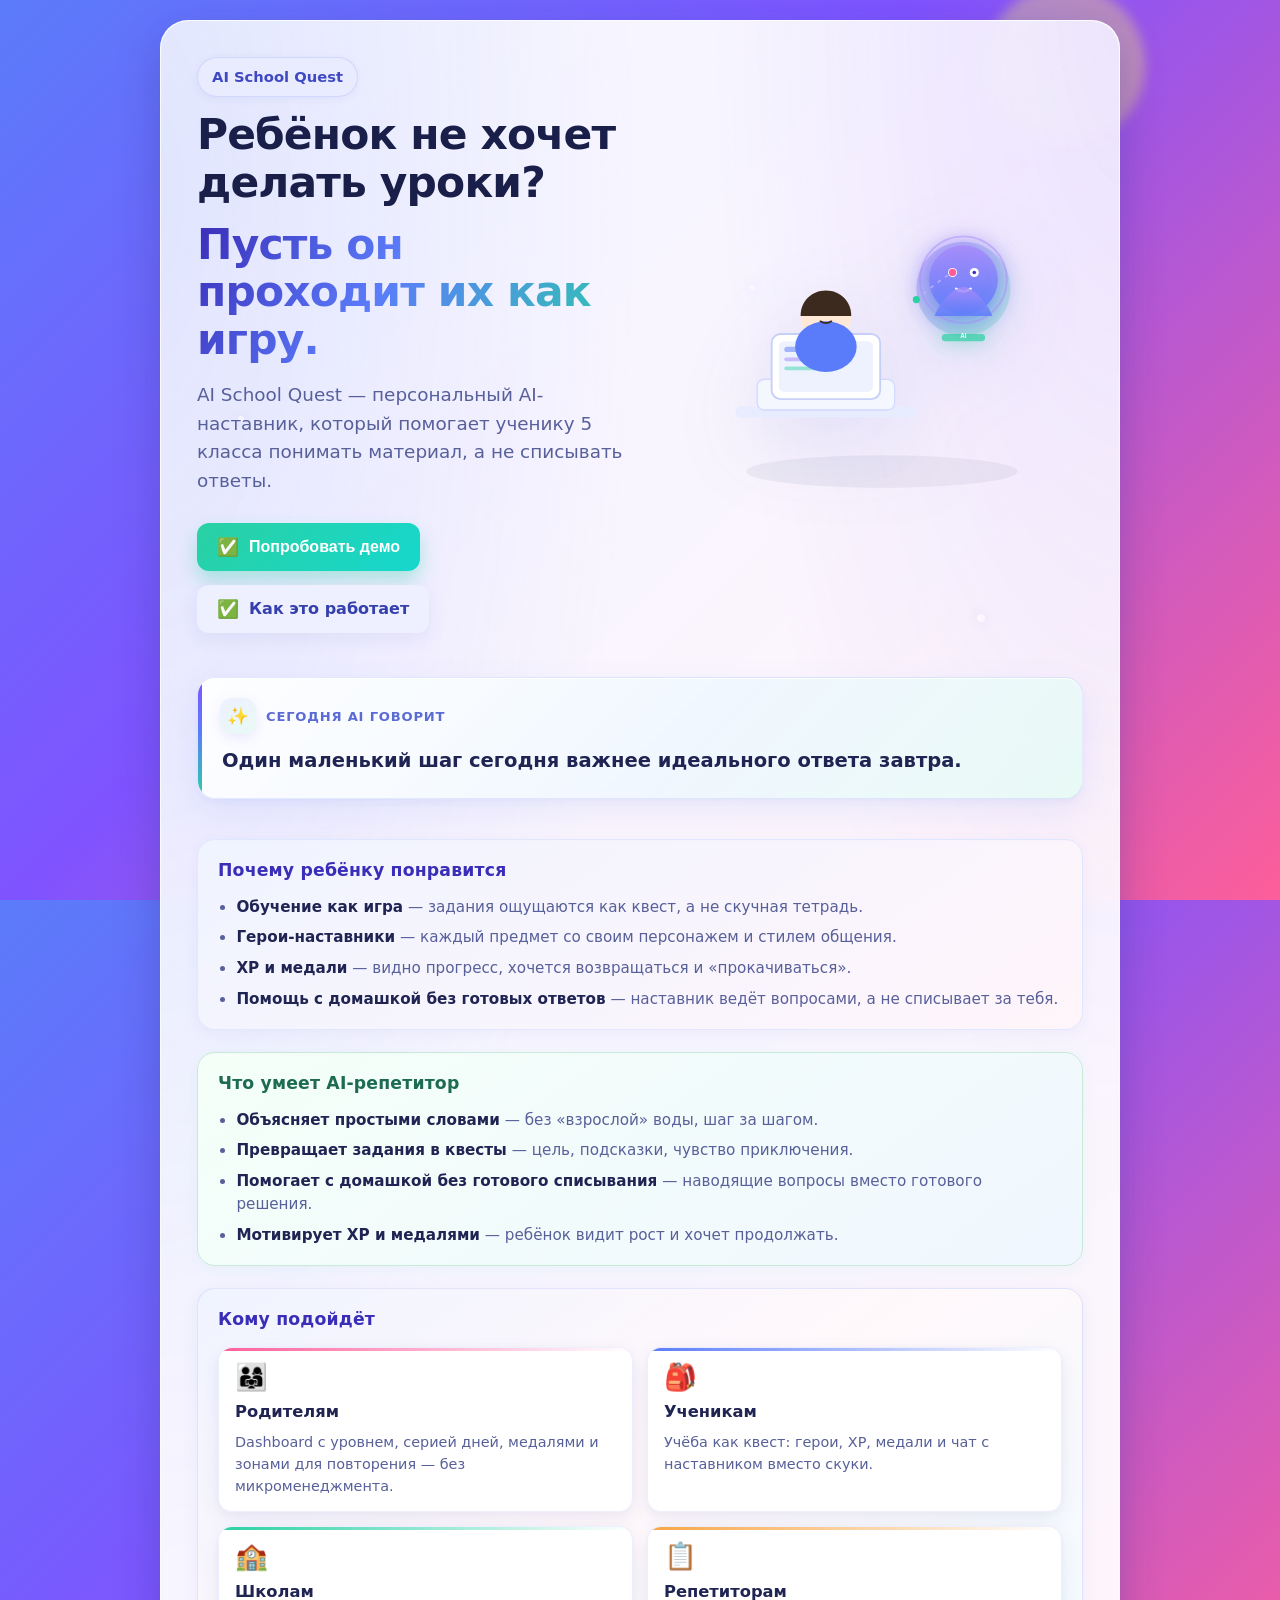
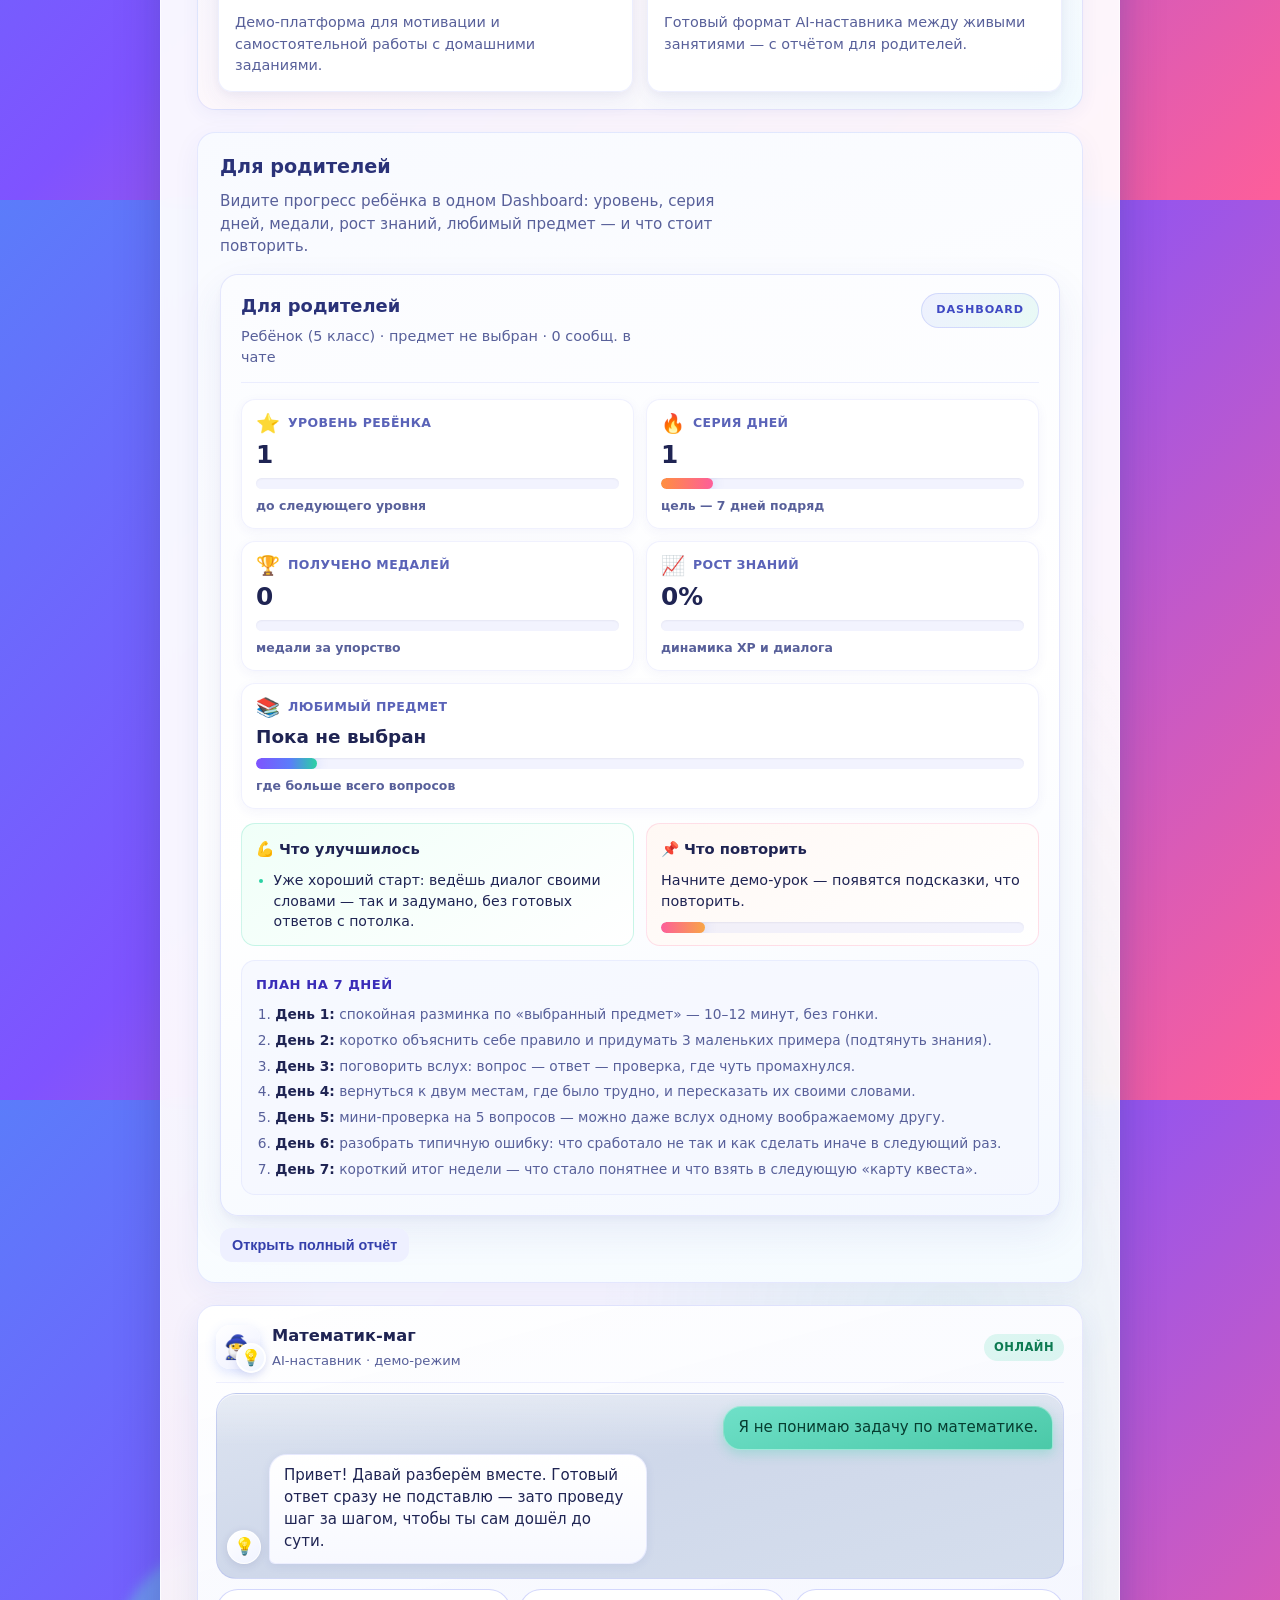
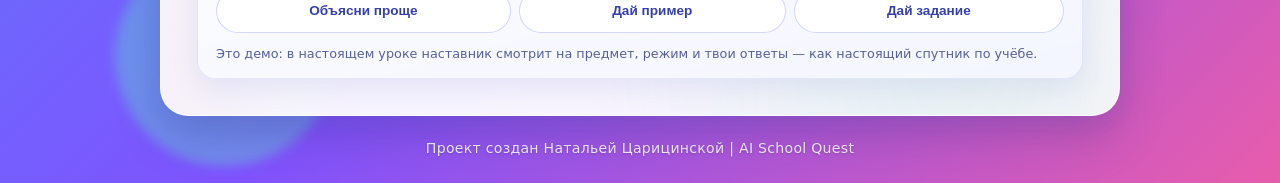
==== commit a5f17513: "восстановление файла" ====
--- a/index.html
+++ b/index.html
@@ -2,9 +2,8 @@
 <html lang="ru">
 <head>
   <meta charset="UTF-8">
-  <meta name="viewport" content="width=device-width, initial-scale=1.0, viewport-fit=cover">
-  <meta name="description" content="AI School Quest — игровой AI-наставник для 5 класса: домашка без списывания, квесты, XP и понятные объяснения.">
-  <title>AI School Quest — учёба как квест</title>
+  <meta name="viewport" content="width=device-width, initial-scale=1.0">
+  <title>AI School Quest</title>
   <link rel="stylesheet" href="style.css">
 </head>
 <body>
@@ -12,89 +11,192 @@
     <div class="bg-decoration bg-decoration--top" aria-hidden="true"></div>
     <div class="bg-decoration bg-decoration--bottom" aria-hidden="true"></div>
 
-    <section id="screen-start" class="screen screen--active card">
-      <div class="screen__content">
-        <p class="badge">AI School Quest</p>
-        <h1 class="hero-title">Ребёнок не хочет делать уроки? Сделайте учёбу похожей на игру — с AI-наставником</h1>
-        <p class="subtitle hero-subtitle">
-          AI School Quest помогает ученику 5 класса разобрать домашку <strong>без списывания</strong>: подсказки, вопросы, XP, медали и объяснения простым языком.
-        </p>
-
-        <div class="hero-actions" role="group" aria-label="Действия на главной">
-          <button type="button" id="demo-lesson-btn" class="btn btn--primary btn--touch">Попробовать демо-урок</button>
-          <button type="button" id="parent-preview-btn" class="btn btn--ghost btn--hero-secondary btn--touch">Режим родителя</button>
+    <section id="screen-start" class="screen screen--active card screen-start">
+      <div class="hero-ambient" aria-hidden="true">
+        <div class="hero-ambient__gradient"></div>
+        <div class="hero-particles">
+          <span class="hero-particle hero-particle--1"></span>
+          <span class="hero-particle hero-particle--2"></span>
+          <span class="hero-particle hero-particle--3"></span>
+          <span class="hero-particle hero-particle--4"></span>
+          <span class="hero-particle hero-particle--5"></span>
+          <span class="hero-particle hero-particle--6"></span>
+          <span class="hero-particle hero-particle--7"></span>
+          <span class="hero-particle hero-particle--8"></span>
         </div>
-
-        <section class="why-kids" aria-label="Почему ребёнку понравится">
-          <h2 class="why-kids__title">Почему ребёнку зайдёт</h2>
-          <ul class="why-kids__list">
-            <li><strong>Учёба как игра</strong> — задания ощущаются как квест, а не бесконечная тетрадь.</li>
-            <li><strong>Герои-наставники</strong> — у каждого предмета свой персонаж и свой «голос».</li>
-            <li><strong>XP и медали</strong> — видно прогресс, хочется возвращаться и прокачиваться дальше.</li>
-            <li><strong>Домашка без готовых ответов</strong> — наставник направляет вопросами, а не делает за ученика.</li>
-          </ul>
-        </section>
-
-        <section class="what-tutor" aria-label="Что умеет AI-репетитор">
-          <h2 class="what-tutor__title">Что умеет наставник</h2>
-          <ul class="what-tutor__list">
-            <li><strong>Объясняет простыми словами</strong> — шаг за шагом, без лишней «взрослой» воды.</li>
-            <li><strong>Превращает задачи в квесты</strong> — цель, подсказки и чуть-чуть приключения.</li>
-            <li><strong>Помогает с домашкой честно</strong> — наводящие вопросы вместо готового решения в лоб.</li>
-            <li><strong>Поддерживает мотивацию</strong> — XP и медали, чтобы было видно: «я реально продвигаюсь».</li>
-          </ul>
-        </section>
-
-        <section class="audience" aria-label="Кому подойдёт AI School Quest">
-          <h2 class="audience__title">Кому подойдёт AI School Quest?</h2>
-          <div class="audience__grid">
-            <article class="audience-card audience-card--parents">
-              <span class="audience-card__emoji" aria-hidden="true">👨‍👩‍👧</span>
-              <h3 class="audience-card__heading">Родителям</h3>
-              <p class="audience-card__text">Если ребёнок не хочет делать уроки — вернуть интерес через игру, квесты и наставника, который не «списывает» за него.</p>
-            </article>
-            <article class="audience-card audience-card--students">
-              <span class="audience-card__emoji" aria-hidden="true">🎒</span>
-              <h3 class="audience-card__heading">Ученикам 5 класса</h3>
-              <p class="audience-card__text">Чтобы учиться понятнее и интереснее: подсказки, вопросы и объяснения без занудной лекции.</p>
-            </article>
-            <article class="audience-card audience-card--schools">
-              <span class="audience-card__emoji" aria-hidden="true">🏫</span>
-              <h3 class="audience-card__heading">Онлайн-школам</h3>
-              <p class="audience-card__text">Как AI-наставник внутри обучения: поддержка между уроками, закрепление и мотивация в одном интерфейсе.</p>
-            </article>
-            <article class="audience-card audience-card--tutors">
-              <span class="audience-card__emoji" aria-hidden="true">📚</span>
-              <h3 class="audience-card__heading">Репетиторам</h3>
-              <p class="audience-card__text">Как помощник для объяснений и практики: формулировки, задания и шаги — вы остаётесь главным в уроке.</p>
-            </article>
-          </div>
-        </section>
-
-        <section class="demo-messenger" aria-label="Демонстрация чата с AI-наставником">
-          <div class="demo-messenger__head">
-            <span class="demo-messenger__avatar" aria-hidden="true">🧙‍♂️</span>
-            <div class="demo-messenger__head-text">
-              <p class="demo-messenger__peer">Математик-маг</p>
-              <p class="demo-messenger__meta">Математика · демо-чат</p>
-            </div>
-            <span class="demo-messenger__online">в сети</span>
-          </div>
-          <div id="demo-messenger-feed" class="demo-messenger__feed messages messages--messenger" aria-live="polite"></div>
-          <div class="demo-messenger__chips" role="group" aria-label="Быстрые фразы в демо">
-            <button type="button" class="demo-messenger__chip" data-demo-quick="Объясни проще">Объясни проще</button>
-            <button type="button" class="demo-messenger__chip" data-demo-quick="Дай пример">Дай пример</button>
-            <button type="button" class="demo-messenger__chip" data-demo-quick="Дай задание">Дай задание</button>
-          </div>
-          <p class="demo-messenger__note">Это демо: в настоящем уроке наставник смотрит на предмет, режим и твои ответы — как настоящий спутник по учёбе.</p>
-        </section>
+      </div>
+
+      <div class="screen__content screen__content--start">
+        <header class="start-hero" aria-label="AI School Quest — главный экран">
+          <div class="start-hero__copy">
+            <p class="badge badge--hero hero-fade hero-fade--1">AI School Quest</p>
+            <h1 class="hero-title hero-title--emotional">
+              <span class="hero-line hero-fade hero-fade--2">Ребёнок не хочет делать уроки?</span>
+              <span class="hero-line hero-line--accent hero-fade hero-fade--3">Пусть он проходит их как игру.</span>
+            </h1>
+            <p class="hero-subtitle hero-fade hero-fade--4">
+              AI School Quest — персональный AI-наставник, который помогает ученику 5 класса понимать материал, а не списывать ответы.
+            </p>
+
+            <div class="hero-actions hero-fade hero-fade--5" role="group" aria-label="Действия на главной">
+              <button type="button" id="demo-lesson-btn" class="btn btn--primary btn--hero-cta btn--touch">
+                <span class="btn__icon" aria-hidden="true">✅</span>
+                Попробовать демо
+              </button>
+              <a href="#how-it-works" class="btn btn--ghost btn--hero-secondary btn--hero-cta btn--touch">
+                <span class="btn__icon" aria-hidden="true">✅</span>
+                Как это работает
+              </a>
+            </div>
+          </div>
+
+          <figure class="start-hero__visual hero-fade hero-fade--6" aria-hidden="true">
+            <svg class="hero-illustration" viewBox="0 0 420 360" xmlns="http://www.w3.org/2000/svg" role="img" aria-label="Ученик за ноутбуком и светящийся AI-наставник">
+              <defs>
+                <linearGradient id="heroGlow" x1="0%" y1="0%" x2="100%" y2="100%">
+                  <stop offset="0%" stop-color="#7f53ff" stop-opacity="0.35"/>
+                  <stop offset="100%" stop-color="#2ad1a3" stop-opacity="0.2"/>
+                </linearGradient>
+                <linearGradient id="mentorAura" x1="50%" y1="0%" x2="50%" y2="100%">
+                  <stop offset="0%" stop-color="#a78bfa"/>
+                  <stop offset="100%" stop-color="#5b7cfa"/>
+                </linearGradient>
+                <filter id="heroSoftGlow" x="-40%" y="-40%" width="180%" height="180%">
+                  <feGaussianBlur stdDeviation="12" result="blur"/>
+                  <feMerge>
+                    <feMergeNode in="blur"/>
+                    <feMergeNode in="SourceGraphic"/>
+                  </feMerge>
+                </filter>
+              </defs>
+              <ellipse cx="210" cy="320" rx="150" ry="18" fill="#1f2453" opacity="0.06"/>
+              <rect x="48" y="248" width="200" height="12" rx="6" fill="#e8ecff"/>
+              <rect x="72" y="218" width="152" height="34" rx="8" fill="#f5f7ff" stroke="#d3d9ff" stroke-width="1.5"/>
+              <rect x="88" y="168" width="120" height="72" rx="10" fill="#fff" stroke="#c5cff8" stroke-width="2"/>
+              <rect x="96" y="176" width="104" height="56" rx="6" fill="#eef2ff"/>
+              <rect x="102" y="182" width="48" height="6" rx="3" fill="#5b7cfa" opacity="0.5"/>
+              <rect x="102" y="194" width="72" height="4" rx="2" fill="#7f53ff" opacity="0.35"/>
+              <rect x="102" y="204" width="60" height="4" rx="2" fill="#2ad1a3" opacity="0.45"/>
+              <circle cx="148" cy="148" r="28" fill="#ffe8d6"/>
+              <path d="M120 148c0-16 12-28 28-28s28 12 28 28" fill="#3d2a1f"/>
+              <ellipse cx="148" cy="182" rx="34" ry="28" fill="#5b7cfa"/>
+              <circle cx="138" cy="144" r="3" fill="#3d2a1f"/>
+              <circle cx="158" cy="144" r="3" fill="#3d2a1f"/>
+              <path d="M142 154q6 4 12 0" stroke="#3d2a1f" stroke-width="2" fill="none" stroke-linecap="round"/>
+              <g class="hero-illustration__mentor" filter="url(#heroSoftGlow)">
+                <circle cx="300" cy="118" r="52" fill="url(#heroGlow)"/>
+                <circle cx="300" cy="108" r="38" fill="url(#mentorAura)" opacity="0.92"/>
+                <circle cx="300" cy="108" r="48" fill="none" stroke="#a78bfa" stroke-width="2" opacity="0.5"/>
+                <circle cx="288" cy="100" r="5" fill="#fff"/>
+                <circle cx="312" cy="100" r="5" fill="#fff"/>
+                <circle cx="288" cy="100" r="2" fill="#3a2db8"/>
+                <circle cx="312" cy="100" r="2" fill="#3a2db8"/>
+                <path d="M292 118q8 6 16 0" stroke="#fff" stroke-width="2.5" fill="none" stroke-linecap="round"/>
+                <path d="M268 148c8-20 24-32 32-32s24 12 32 32" fill="url(#mentorAura)" opacity="0.85"/>
+                <rect x="276" y="168" width="48" height="8" rx="4" fill="#2ad1a3" opacity="0.7"/>
+                <text x="300" y="172" text-anchor="middle" font-size="7" font-family="Segoe UI, sans-serif" fill="#fff" font-weight="700">AI</text>
+              </g>
+              <path d="M248 130 Q274 108 288 100" stroke="#c4b5fd" stroke-width="2" fill="none" stroke-dasharray="4 6" opacity="0.7"/>
+              <circle cx="248" cy="130" r="4" fill="#2ad1a3"/>
+              <circle cx="288" cy="100" r="4" fill="#fd5e9a"/>
+            </svg>
+          </figure>
+        </header>
+
+        <blockquote id="ai-quote-today" class="ai-quote-card hero-fade hero-fade--7" aria-label="Сегодня AI говорит">
+          <div class="ai-quote-card__head">
+            <span class="ai-quote-card__icon" aria-hidden="true">✨</span>
+            <p class="ai-quote-card__label">Сегодня AI говорит</p>
+          </div>
+          <p id="ai-quote-text" class="ai-quote-card__text"></p>
+        </blockquote>
+
+        <div id="how-it-works" class="start-below-hero">
+          <section class="why-kids" aria-label="Почему ребёнку понравится">
+            <h2 class="why-kids__title">Почему ребёнку понравится</h2>
+            <ul class="why-kids__list">
+              <li><strong>Обучение как игра</strong> — задания ощущаются как квест, а не скучная тетрадь.</li>
+              <li><strong>Герои-наставники</strong> — каждый предмет со своим персонажем и стилем общения.</li>
+              <li><strong>XP и медали</strong> — видно прогресс, хочется возвращаться и «прокачиваться».</li>
+              <li><strong>Помощь с домашкой без готовых ответов</strong> — наставник ведёт вопросами, а не списывает за тебя.</li>
+            </ul>
+          </section>
+
+          <section class="what-tutor" aria-label="Что умеет AI-репетитор">
+            <h2 class="what-tutor__title">Что умеет AI-репетитор</h2>
+            <ul class="what-tutor__list">
+              <li><strong>Объясняет простыми словами</strong> — без «взрослой» воды, шаг за шагом.</li>
+              <li><strong>Превращает задания в квесты</strong> — цель, подсказки, чувство приключения.</li>
+              <li><strong>Помогает с домашкой без готового списывания</strong> — наводящие вопросы вместо готового решения.</li>
+              <li><strong>Мотивирует XP и медалями</strong> — ребёнок видит рост и хочет продолжать.</li>
+            </ul>
+          </section>
+
+          <section class="audience" aria-label="Кому подойдёт AI School Quest">
+            <h2 class="audience__title">Кому подойдёт</h2>
+            <div class="audience__grid">
+              <article class="audience-card audience-card--parents">
+                <span class="audience-card__emoji" aria-hidden="true">👨‍👩‍👧</span>
+                <h3 class="audience-card__heading">Родителям</h3>
+                <p class="audience-card__text">Dashboard с уровнем, серией дней, медалями и зонами для повторения — без микроменеджмента.</p>
+              </article>
+              <article class="audience-card audience-card--students">
+                <span class="audience-card__emoji" aria-hidden="true">🎒</span>
+                <h3 class="audience-card__heading">Ученикам</h3>
+                <p class="audience-card__text">Учёба как квест: герои, XP, медали и чат с наставником вместо скуки.</p>
+              </article>
+              <article class="audience-card audience-card--schools">
+                <span class="audience-card__emoji" aria-hidden="true">🏫</span>
+                <h3 class="audience-card__heading">Школам</h3>
+                <p class="audience-card__text">Демо-платформа для мотивации и самостоятельной работы с домашними заданиями.</p>
+              </article>
+              <article class="audience-card audience-card--tutors">
+                <span class="audience-card__emoji" aria-hidden="true">📋</span>
+                <h3 class="audience-card__heading">Репетиторам</h3>
+                <p class="audience-card__text">Готовый формат AI-наставника между живыми занятиями — с отчётом для родителей.</p>
+              </article>
+            </div>
+          </section>
+
+          <section id="for-parents" class="for-parents" aria-label="Для родителей">
+            <h2 class="for-parents__title">Для родителей</h2>
+            <p class="for-parents__text">
+              Видите прогресс ребёнка в одном Dashboard: уровень, серия дней, медали, рост знаний, любимый предмет — и что стоит повторить.
+            </p>
+            <div id="start-parent-dashboard"></div>
+            <button type="button" id="parent-preview-btn" class="btn btn--ghost btn--small" style="margin-top: 12px;">
+              Открыть полный отчёт
+            </button>
+          </section>
+
+          <section class="demo-messenger" aria-label="Демо-чат с наставником">
+            <div class="demo-messenger__head">
+              <div class="demo-messenger__avatar-wrap">
+                <span class="demo-messenger__avatar" aria-hidden="true">🧙‍♂️</span>
+                <span id="demo-mentor-mood" class="mentor-mood__emoji mentor-mood__emoji--badge" aria-hidden="true">😊</span>
+              </div>
+              <div>
+                <p class="demo-messenger__peer">Математик-маг</p>
+                <p class="demo-messenger__meta">AI-наставник · демо-режим</p>
+              </div>
+              <span class="demo-messenger__online">онлайн</span>
+            </div>
+            <div id="demo-messenger-feed" class="messages messages--messenger demo-messenger__feed"></div>
+            <div class="demo-messenger__chips">
+              <button type="button" class="demo-messenger__chip" data-demo-quick="Объясни проще">Объясни проще</button>
+              <button type="button" class="demo-messenger__chip" data-demo-quick="Дай пример">Дай пример</button>
+              <button type="button" class="demo-messenger__chip" data-demo-quick="Дай задание">Дай задание</button>
+            </div>
+            <p class="demo-messenger__note">Это демо: в настоящем уроке наставник смотрит на предмет, режим и твои ответы — как настоящий спутник по учёбе.</p>
+          </section>
+        </div>
       </div>
     </section>
 
     <section id="screen-onboarding" class="screen card">
       <div class="screen__content">
-        <h2>Начнём с маленькой анкеты</h2>
-        <p class="description">Имя, класс и цель — чтобы наставник говорил с ребёнком по делу, а не «как всем».</p>
+        <h2>Расскажи о себе</h2>
+        <p class="description">Это поможет сделать урок более персональным и полезным.</p>
         <form id="onboarding-form" class="onboarding-form">
           <label class="field">
             <span>Имя ребёнка</span>
@@ -114,7 +216,7 @@
               <option value="Учиться в игре">Учиться в игре</option>
             </select>
           </label>
-          <button type="submit" class="btn btn--primary btn--touch">В путь, квест!</button>
+          <button type="submit" class="btn btn--primary">Продолжить</button>
         </form>
       </div>
     </section>
@@ -122,7 +224,7 @@
     <section id="screen-subject" class="screen card">
       <div class="screen__content">
         <h2>Выбери предмет</h2>
-        <p class="description">Каждый предмет — своя миссия и свой настрой. Ткни карточку, с чего хочешь начать.</p>
+        <p class="description">Каждый предмет — это отдельная игровая миссия.</p>
         <div id="subject-grid" class="grid"></div>
       </div>
     </section>
@@ -130,18 +232,18 @@
     <section id="screen-hero" class="screen card">
       <div class="screen__content">
         <h2>Выбери героя-наставника</h2>
-        <p class="description">У каждого предмета свой герой. Можно остаться на том, кого подсказали на прошлом шаге, или переключиться — жми «Выбрать героя».</p>
-        <div id="hero-grid" class="mentor-grid" aria-label="Карточки героев по предметам"></div>
-        <button type="button" id="back-to-subject-btn" class="btn btn--ghost btn--touch-wide">← К предметам</button>
+        <p class="description">Твой герой будет помогать и подсказывать в чате.</p>
+        <div id="hero-grid" class="grid"></div>
+        <button type="button" id="back-to-subject-btn" class="btn btn--ghost">Назад к предметам</button>
       </div>
     </section>
 
     <section id="screen-mode" class="screen card">
       <div class="screen__content">
         <h2>Выбери режим урока</h2>
-        <p class="description">Режим задаёт тон: квест, тест, «простыми словами» или помощь с домашкой — как тебе сегодня комфортнее.</p>
+        <p class="description">Режим влияет на стиль объяснений и формат занятий.</p>
         <div id="mode-grid" class="grid"></div>
-        <button type="button" id="back-to-hero-btn" class="btn btn--ghost btn--touch-wide">← К героям</button>
+        <button type="button" id="back-to-hero-btn" class="btn btn--ghost">Назад к герою</button>
       </div>
     </section>
 
@@ -156,9 +258,15 @@
             <p class="chat-label">Предмет</p>
             <p id="chat-subject" class="chat-value">—</p>
           </div>
-          <div>
+          <div class="chat-header__mentor">
             <p class="chat-label">Наставник</p>
-            <p id="chat-hero" class="chat-value">—</p>
+            <div class="mentor-mood" id="mentor-mood" aria-live="polite">
+              <span id="mentor-mood-emoji" class="mentor-mood__emoji" aria-hidden="true">😊</span>
+              <div class="mentor-mood__info">
+                <p id="chat-hero" class="chat-value">—</p>
+                <p id="mentor-mood-label" class="mentor-mood__label">Рад помочь!</p>
+              </div>
+            </div>
           </div>
           <div>
             <p class="chat-label">Режим</p>
@@ -198,83 +306,26 @@
           <p id="achievement-text" class="quest-panel__achievement">Достижение: пока нет</p>
         </section>
 
-        <div id="messages" class="messages messages--messenger" aria-live="polite"></div>
-
-        <div class="quick-replies messenger-chips" role="group" aria-label="Быстрые действия">
-          <button type="button" class="messenger-chips__btn quick-replies__btn" data-quick="Объясни проще">Объясни проще</button>
-          <button type="button" class="messenger-chips__btn quick-replies__btn" data-quick="Дай пример">Дай пример</button>
-          <button type="button" class="messenger-chips__btn quick-replies__btn" data-quick="Дай задание">Дай задание</button>
+        <div id="messages" class="messages" aria-live="polite"></div>
+
+        <div class="quick-replies" role="group" aria-label="Быстрые действия">
+          <button type="button" class="btn btn--ghost btn--small quick-replies__btn" data-quick="Объясни проще">Объясни проще</button>
+          <button type="button" class="btn btn--ghost btn--small quick-replies__btn" data-quick="Дай пример">Дай пример</button>
+          <button type="button" class="btn btn--ghost btn--small quick-replies__btn" data-quick="Дай задание">Дай задание</button>
         </div>
 
-        <section
-          id="parent-report"
-          class="parent-dashboard parent-report--hidden"
-          aria-labelledby="parent-dashboard-title"
-        >
-          <header class="parent-dashboard__header">
-            <div class="parent-dashboard__head-text">
-              <h3 id="parent-dashboard-title" class="parent-dashboard__title">Родительский отчёт</h3>
-              <p id="report-session-lead" class="parent-dashboard__lead">—</p>
-            </div>
-            <span class="parent-dashboard__status" role="status">Учится без списывания</span>
-          </header>
-
-          <div class="parent-dashboard__metrics">
-            <div class="parent-dashboard__metric">
-              <span class="parent-dashboard__label">Прогресс XP</span>
-              <div class="parent-dashboard__xp-line">
-                <span class="parent-dashboard__value"><span id="report-xp-total">0</span> XP</span>
-                <span class="parent-dashboard__muted">+ <span id="report-xp-session">0</span> за сессию</span>
-              </div>
-              <div class="parent-dashboard__xp-bar" role="progressbar" aria-valuemin="0" aria-valuemax="50" aria-valuenow="0" aria-label="Прогресс до следующего уровня" id="report-xp-bar-wrap">
-                <div id="report-xp-bar-fill" class="parent-dashboard__xp-fill"></div>
-              </div>
-              <p class="parent-dashboard__level">
-                Уровень <strong id="report-level">1</strong>
-                <span class="parent-dashboard__muted"> · до следующего уровня</span>
-              </p>
-            </div>
-            <div class="parent-dashboard__metric">
-              <span class="parent-dashboard__label">Сообщений наставнику</span>
-              <p class="parent-dashboard__stat-big">
-                <span id="report-messages-session">0</span>
-                <span class="parent-dashboard__muted parent-dashboard__stat-note">в этой сессии</span>
-              </p>
-              <p class="parent-dashboard__muted">Всего за всё время: <strong id="report-messages-total">0</strong></p>
-            </div>
-          </div>
-
-          <div class="parent-dashboard__split">
-            <div class="parent-dashboard__panel">
-              <h4 class="parent-dashboard__panel-title">Сильные стороны</h4>
-              <ul id="report-strengths-list" class="parent-dashboard__list parent-dashboard__list--strengths"></ul>
-            </div>
-            <div class="parent-dashboard__panel">
-              <h4 class="parent-dashboard__panel-title">Что повторить</h4>
-              <p id="report-repeat" class="parent-dashboard__panel-text">—</p>
-              <p id="report-next-hint" class="parent-dashboard__hint"></p>
-            </div>
-          </div>
-
-          <div class="parent-dashboard__panel parent-dashboard__panel--plan">
-            <h4 class="parent-dashboard__panel-title">План на 7 дней</h4>
-            <ol id="report-plan-list" class="parent-dashboard__plan"></ol>
-          </div>
-        </section>
+        <section id="parent-report" class="parent-report parent-report--hidden"></section>
 
         <section class="cta">
-          <h3 class="cta__title">Готовы к такому наставнику?</h3>
+          <h3 class="cta__title">Хочу такого помощника</h3>
           <p class="cta__value">
-            Персональный AI в чате: ребёнок тренирует мышление, родители видят динамику, а готовые ответы «с потолка» не подставляются — только путь через вопросы и маленькие победы.
+            Персональный наставник в чате: ребёнок учится без стресса, родители видят прогресс, а ответы не «списываются» — формируется мышление и привычка доводить дело до конца.
           </p>
           <div class="cta__actions">
-            <button type="button" id="cta-ai-mentor-btn" class="btn btn--primary btn--small btn--touch">Хочу такого AI-наставника</button>
-            <button type="button" id="cta-demo-btn" class="btn btn--ghost btn--small cta__btn-secondary btn--touch">Получить демо</button>
+            <button type="button" id="cta-ai-mentor-btn" class="btn btn--primary btn--small">Хочу AI-наставника</button>
+            <button type="button" id="cta-demo-btn" class="btn btn--ghost btn--small cta__btn-secondary">Узнать подробнее</button>
           </div>
           <article id="offer-card" class="offer-card offer-card--hidden">
-            <p class="offer-card__invite">
-              Напишите мне, и я покажу, как такой AI-помощник может работать для вашего ребёнка, школы или онлайн-проекта.
-            </p>
             <p class="offer-card__lead">
               Наталья Царицинская — создаю AI-ассистентов, обучающих ботов и мини-сервисы для семьи, экспертов и бизнеса.
             </p>
@@ -283,9 +334,9 @@
           </article>
         </section>
 
-        <form id="chat-form" class="chat-form chat-form--messenger">
-          <input id="chat-input" type="text" placeholder="Напиши вопрос или фразу из урока…" autocomplete="off" maxlength="200" required>
-          <button type="submit" class="btn btn--primary btn--touch">Отправить</button>
+        <form id="chat-form" class="chat-form">
+          <input id="chat-input" type="text" placeholder="Напиши вопрос по теме..." autocomplete="off" maxlength="200" required>
+          <button type="submit" class="btn btn--primary">Отправить</button>
         </form>
       </div>
     </section>
@@ -300,7 +351,7 @@
           <li>Медаль: <strong id="lesson-medal-text">—</strong></li>
           <li>Сообщений наставнику: <strong id="lesson-messages-count">0</strong></li>
         </ul>
-        <button type="button" id="lesson-continue-btn" class="btn btn--primary btn--touch">Продолжить квест</button>
+        <button type="button" id="lesson-continue-btn" class="btn btn--primary">Продолжить обучение</button>
       </div>
     </section>
   </main>
@@ -312,20 +363,13 @@
         <h3>Режим родителя</h3>
         <button type="button" id="close-parent-modal-btn" class="btn btn--ghost btn--small">Закрыть</button>
       </div>
-      <p class="parent-modal__line">Ученик: <span id="parent-student-name">—</span></p>
-      <p class="parent-modal__line">Текущий предмет: <span id="parent-current-subject">—</span></p>
-      <p class="parent-modal__line">Текущий режим: <span id="parent-current-mode">—</span></p>
-      <p class="parent-modal__line">Прогресс по сессиям: <span id="parent-session-progress">—</span></p>
-      <p class="parent-modal__line">Зоны для повторения: <span id="parent-weak-topics">—</span></p>
-      <div class="parent-plan">
-        <h4>Рекомендованный план на 7 дней</h4>
-        <ul id="parent-plan-list"></ul>
-      </div>
+      <p id="parent-student-name" class="parent-modal__student"></p>
+      <div id="parent-modal-dashboard"></div>
     </article>
   </section>
 
   <footer class="site-footer">
-    AI School Quest · демо-продукт · Наталья Царицинская
+    Проект создан Натальей Царицинской | AI School Quest
   </footer>
 
   <script src="script.js"></script>
--- a/style.css
+++ b/style.css
@@ -1,6 +1,7 @@
 html {
   height: 100%;
   -webkit-text-size-adjust: 100%;
+  scroll-behavior: smooth;
 }
 
 :root {
@@ -140,37 +141,357 @@
   margin-top: 10px;
 }
 
+/* —— Стартовый hero (Apple × Duolingo × Notion) —— */
+.screen-start {
+  overflow: hidden;
+  background: rgba(255, 255, 255, 0.94);
+}
+
+.screen__content--start {
+  position: relative;
+  z-index: 1;
+}
+
+.hero-ambient {
+  position: absolute;
+  inset: 0;
+  z-index: 0;
+  overflow: hidden;
+  border-radius: inherit;
+  pointer-events: none;
+}
+
+.hero-ambient__gradient {
+  position: absolute;
+  inset: -30%;
+  background:
+    radial-gradient(ellipse 55% 45% at 18% 22%, rgba(91, 124, 250, 0.14) 0%, transparent 58%),
+    radial-gradient(ellipse 50% 40% at 82% 18%, rgba(127, 83, 255, 0.12) 0%, transparent 55%),
+    radial-gradient(ellipse 45% 38% at 70% 78%, rgba(42, 209, 163, 0.1) 0%, transparent 52%),
+    radial-gradient(ellipse 40% 35% at 12% 82%, rgba(253, 94, 154, 0.08) 0%, transparent 50%);
+  animation: heroAmbientDrift 22s ease-in-out infinite alternate;
+}
+
+@keyframes heroAmbientDrift {
+  0% {
+    transform: translate(0, 0) scale(1);
+  }
+  50% {
+    transform: translate(2%, -1.5%) scale(1.03);
+  }
+  100% {
+    transform: translate(-1.5%, 2%) scale(1.02);
+  }
+}
+
+.hero-particles {
+  position: absolute;
+  inset: 0;
+}
+
+.hero-particle {
+  position: absolute;
+  border-radius: 50%;
+  background: rgba(255, 255, 255, 0.55);
+  box-shadow: 0 0 12px rgba(127, 83, 255, 0.15);
+  animation: heroParticleFloat 14s ease-in-out infinite;
+}
+
+.hero-particle--1 { width: 6px; height: 6px; top: 12%; left: 8%; animation-delay: 0s; }
+.hero-particle--2 { width: 4px; height: 4px; top: 28%; left: 22%; animation-delay: -2s; opacity: 0.7; }
+.hero-particle--3 { width: 8px; height: 8px; top: 18%; right: 14%; animation-delay: -4s; }
+.hero-particle--4 { width: 5px; height: 5px; top: 55%; left: 6%; animation-delay: -6s; opacity: 0.65; }
+.hero-particle--5 { width: 7px; height: 7px; top: 72%; right: 20%; animation-delay: -1s; }
+.hero-particle--6 { width: 4px; height: 4px; top: 42%; right: 8%; animation-delay: -8s; opacity: 0.6; }
+.hero-particle--7 { width: 5px; height: 5px; top: 8%; right: 38%; animation-delay: -3s; }
+.hero-particle--8 { width: 6px; height: 6px; bottom: 16%; left: 38%; animation-delay: -5s; opacity: 0.75; }
+
+@keyframes heroParticleFloat {
+  0%, 100% {
+    transform: translate(0, 0);
+    opacity: 0.45;
+  }
+  33% {
+    transform: translate(8px, -14px);
+    opacity: 0.85;
+  }
+  66% {
+    transform: translate(-6px, 10px);
+    opacity: 0.55;
+  }
+}
+
+.start-hero {
+  display: grid;
+  grid-template-columns: minmax(0, 1.05fr) minmax(0, 0.95fr);
+  gap: clamp(20px, 4vw, 40px);
+  align-items: center;
+  padding-bottom: clamp(8px, 2vw, 16px);
+}
+
+.start-hero__copy {
+  min-width: 0;
+}
+
+.badge--hero {
+  background: linear-gradient(135deg, #eef0ff 0%, #e8faf5 100%);
+  border: 1px solid rgba(129, 141, 246, 0.22);
+  box-shadow: 0 2px 10px rgba(53, 64, 172, 0.06);
+}
+
 .hero-title {
   line-height: 1.18;
   max-width: 38ch;
   font-size: clamp(1.55rem, 4.2vw, 2.35rem);
 }
 
+.hero-title--emotional {
+  display: flex;
+  flex-direction: column;
+  gap: 0.35em;
+  margin-top: 14px;
+  max-width: 16ch;
+  font-size: clamp(1.65rem, 4.8vw, 2.65rem);
+  font-weight: 800;
+  letter-spacing: -0.02em;
+  line-height: 1.12;
+  color: #1a1f4a;
+}
+
+.hero-line--accent {
+  background: linear-gradient(120deg, #3a2db8 0%, #5b7cfa 42%, #2ad1a3 100%);
+  -webkit-background-clip: text;
+  background-clip: text;
+  color: transparent;
+}
+
 .hero-subtitle {
-  font-weight: 600;
+  margin-top: 18px;
+  font-size: clamp(1rem, 2.2vw, 1.15rem);
+  font-weight: 500;
   color: var(--text-soft);
-  max-width: 52ch;
-}
-
-.hero-subtitle strong {
-  color: #256f5c;
-  font-weight: 800;
+  max-width: 42ch;
+  line-height: 1.55;
+}
+
+.hero-fade {
+  opacity: 0;
+  animation: heroFadeUp 0.85s cubic-bezier(0.22, 1, 0.36, 1) forwards;
+}
+
+.hero-fade--1 { animation-delay: 0.08s; }
+.hero-fade--2 { animation-delay: 0.18s; }
+.hero-fade--3 { animation-delay: 0.3s; }
+.hero-fade--4 { animation-delay: 0.42s; }
+.hero-fade--5 { animation-delay: 0.54s; }
+.hero-fade--6 { animation-delay: 0.62s; }
+.hero-fade--7 { animation-delay: 0.78s; }
+
+@keyframes heroFadeUp {
+  from {
+    opacity: 0;
+    transform: translateY(18px);
+  }
+  to {
+    opacity: 1;
+    transform: translateY(0);
+  }
 }
 
 .hero-actions {
   display: flex;
   flex-wrap: wrap;
-  gap: 12px;
-  margin-top: clamp(18px, 4vw, 24px);
-  align-items: center;
+  gap: 14px;
+  margin-top: clamp(22px, 4vw, 28px);
+  align-items: stretch;
 }
 
 .hero-actions .btn {
   margin-top: 0;
 }
 
+.btn--hero-cta {
+  display: inline-flex;
+  align-items: center;
+  justify-content: center;
+  gap: 10px;
+  min-height: 52px;
+  padding: 14px 24px;
+  font-size: 1.05rem;
+  border-radius: 16px;
+  text-decoration: none;
+}
+
+.btn__icon {
+  font-size: 1.1rem;
+  line-height: 1;
+}
+
 .btn--hero-secondary {
-  box-shadow: 0 6px 14px rgba(53, 64, 172, 0.12);
+  background: rgba(255, 255, 255, 0.88);
+  border: 1px solid rgba(129, 141, 246, 0.28);
+  box-shadow: 0 6px 20px rgba(53, 64, 172, 0.08);
+  color: #3540ac;
+}
+
+.btn--hero-secondary:hover {
+  background: #fff;
+  border-color: rgba(127, 83, 255, 0.35);
+}
+
+.start-hero__visual {
+  margin: 0;
+  display: flex;
+  justify-content: center;
+  align-items: center;
+}
+
+.hero-illustration {
+  width: 100%;
+  max-width: 380px;
+  height: auto;
+  filter: drop-shadow(0 20px 40px rgba(53, 64, 172, 0.12));
+}
+
+.hero-illustration__mentor {
+  animation: mentorGlowPulse 4s ease-in-out infinite;
+  transform-origin: 300px 118px;
+}
+
+@keyframes mentorGlowPulse {
+  0%, 100% {
+    opacity: 1;
+    transform: scale(1);
+  }
+  50% {
+    opacity: 0.92;
+    transform: scale(1.03);
+  }
+}
+
+/* Карточка «Сегодня AI говорит» */
+.ai-quote-card {
+  margin: clamp(20px, 4vw, 28px) 0 0;
+  padding: 20px 22px 22px;
+  border: none;
+  border-radius: var(--radius-lg);
+  background: linear-gradient(135deg, rgba(255, 255, 255, 0.95) 0%, rgba(240, 247, 255, 0.98) 55%, rgba(232, 250, 245, 0.95) 100%);
+  box-shadow:
+    0 4px 6px rgba(53, 64, 172, 0.04),
+    0 14px 36px rgba(91, 124, 250, 0.1),
+    inset 0 1px 0 rgba(255, 255, 255, 0.9);
+  border: 1px solid rgba(129, 141, 246, 0.18);
+  position: relative;
+  overflow: hidden;
+}
+
+.ai-quote-card::before {
+  content: "";
+  position: absolute;
+  left: 0;
+  top: 0;
+  bottom: 0;
+  width: 4px;
+  border-radius: 4px 0 0 4px;
+  background: linear-gradient(180deg, #7f53ff 0%, #5b7cfa 45%, #2ad1a3 100%);
+}
+
+.ai-quote-card__head {
+  display: flex;
+  align-items: center;
+  gap: 10px;
+  margin-bottom: 12px;
+}
+
+.ai-quote-card__icon {
+  display: grid;
+  place-items: center;
+  width: 36px;
+  height: 36px;
+  border-radius: 12px;
+  background: linear-gradient(145deg, #eef0ff 0%, #e8faf5 100%);
+  font-size: 1.1rem;
+  box-shadow: 0 4px 12px rgba(127, 83, 255, 0.12);
+}
+
+.ai-quote-card__label {
+  margin: 0;
+  font-size: 0.82rem;
+  font-weight: 800;
+  letter-spacing: 0.06em;
+  text-transform: uppercase;
+  color: #5b6ad4;
+}
+
+.ai-quote-card__text {
+  margin: 0;
+  padding-left: 2px;
+  font-size: clamp(1.05rem, 2.4vw, 1.22rem);
+  font-weight: 600;
+  line-height: 1.5;
+  color: #1f2453;
+  font-style: normal;
+}
+
+.ai-quote-card__text:empty::before {
+  content: "Загружаем мысль дня…";
+  color: var(--text-soft);
+  font-weight: 500;
+}
+
+.start-below-hero {
+  margin-top: clamp(28px, 5vw, 40px);
+  scroll-margin-top: 20px;
+}
+
+@media (prefers-reduced-motion: reduce) {
+  html {
+    scroll-behavior: auto;
+  }
+
+  .hero-ambient__gradient,
+  .hero-particle,
+  .hero-fade,
+  .hero-illustration__mentor {
+    animation: none;
+  }
+
+  .hero-fade {
+    opacity: 1;
+    transform: none;
+  }
+}
+
+@media (max-width: 820px) {
+  .start-hero {
+    grid-template-columns: 1fr;
+    text-align: center;
+  }
+
+  .start-hero__copy {
+    order: 1;
+  }
+
+  .start-hero__visual {
+    order: 0;
+    max-width: 300px;
+    margin: 0 auto;
+  }
+
+  .hero-title--emotional {
+    max-width: none;
+    margin-left: auto;
+    margin-right: auto;
+  }
+
+  .hero-subtitle {
+    margin-left: auto;
+    margin-right: auto;
+  }
+
+  .hero-actions {
+    justify-content: center;
+  }
 }
 
 h2 {
@@ -757,6 +1078,97 @@
   font-weight: 800;
 }
 
+.chat-header__mentor {
+  min-width: min(100%, 200px);
+}
+
+.mentor-mood {
+  display: flex;
+  align-items: center;
+  gap: 10px;
+  margin-top: 4px;
+}
+
+.mentor-mood__emoji {
+  display: grid;
+  place-items: center;
+  width: 44px;
+  height: 44px;
+  font-size: 1.65rem;
+  line-height: 1;
+  border-radius: 14px;
+  background: linear-gradient(145deg, #fff 0%, #f0f4ff 100%);
+  border: 1px solid rgba(129, 141, 246, 0.2);
+  box-shadow: 0 4px 14px rgba(53, 64, 172, 0.1);
+  transition: transform 0.35s cubic-bezier(0.34, 1.2, 0.64, 1), opacity 0.3s ease, box-shadow 0.35s ease;
+}
+
+.mentor-mood__emoji--badge {
+  position: absolute;
+  right: -6px;
+  bottom: -4px;
+  width: 30px;
+  height: 30px;
+  font-size: 1rem;
+  border-radius: 50%;
+  border: 2px solid #fff;
+  box-shadow: 0 3px 10px rgba(53, 64, 172, 0.15);
+}
+
+.mentor-mood__emoji--pop {
+  animation: mentorEmotionPop 0.55s cubic-bezier(0.34, 1.45, 0.64, 1);
+}
+
+@keyframes mentorEmotionPop {
+  0% {
+    transform: scale(0.55) rotate(-10deg);
+    opacity: 0.35;
+  }
+  55% {
+    transform: scale(1.12) rotate(3deg);
+    opacity: 1;
+  }
+  100% {
+    transform: scale(1) rotate(0deg);
+    opacity: 1;
+  }
+}
+
+.mentor-mood__info {
+  min-width: 0;
+}
+
+.mentor-mood__info .chat-value {
+  margin-top: 0;
+  font-size: 0.95rem;
+  line-height: 1.25;
+}
+
+.mentor-mood__label {
+  margin: 3px 0 0;
+  font-size: 0.78rem;
+  font-weight: 600;
+  color: #5b6ad4;
+  line-height: 1.3;
+  transition: opacity 0.3s ease;
+}
+
+.demo-messenger__avatar-wrap {
+  position: relative;
+  flex-shrink: 0;
+}
+
+.msg-row__avatar--emotion {
+  animation: mentorEmotionPop 0.45s cubic-bezier(0.34, 1.45, 0.64, 1);
+}
+
+@media (prefers-reduced-motion: reduce) {
+  .mentor-mood__emoji--pop,
+  .msg-row__avatar--emotion {
+    animation: none;
+  }
+}
+
 .chat-actions {
   display: flex;
   gap: 10px;
@@ -849,19 +1261,47 @@
   color: #157a5e;
 }
 
-/* Родительский отчёт — dashboard-карточка */
-.parent-dashboard {
-  background: linear-gradient(165deg, #fbfcff 0%, #ffffff 55%, #f6f8ff 100%);
-  border: 1px solid rgba(129, 141, 246, 0.22);
+/* —— Для родителей: Dashboard —— */
+.for-parents {
+  margin-top: var(--section-gap);
+  padding: 20px 22px;
+  background: linear-gradient(165deg, #f8faff 0%, #fff 50%, #f5fbff 100%);
+  border: 1px solid rgba(129, 141, 246, 0.18);
+  border-radius: var(--radius-lg);
+  box-shadow: 0 8px 28px rgba(53, 64, 172, 0.06);
+}
+
+.for-parents__title {
+  margin: 0 0 8px;
+  font-size: 1.2rem;
+  font-weight: 800;
+  color: #2a3278;
+}
+
+.for-parents__text {
+  margin: 0 0 16px;
+  font-size: 0.95rem;
+  line-height: 1.5;
+  color: var(--text-soft);
+  max-width: 52ch;
+}
+
+.parent-dash {
+  background: linear-gradient(165deg, #fbfcff 0%, #ffffff 52%, #f4f8ff 100%);
+  border: 1px solid rgba(129, 141, 246, 0.2);
   border-radius: var(--radius-lg);
   padding: 18px 20px 20px;
   color: var(--text-main);
   box-shadow:
     0 4px 6px rgba(41, 41, 106, 0.03),
-    0 14px 36px rgba(53, 64, 172, 0.08);
-}
-
-.parent-dashboard__header {
+    0 16px 40px rgba(53, 64, 172, 0.09);
+}
+
+.parent-dash--preview {
+  margin-top: 0;
+}
+
+.parent-dash__header {
   display: flex;
   flex-wrap: wrap;
   justify-content: space-between;
@@ -872,139 +1312,200 @@
   border-bottom: 1px solid rgba(129, 141, 246, 0.14);
 }
 
-.parent-dashboard__title {
-  font-size: 1.08rem;
+.parent-dash__title {
+  margin: 0 0 6px;
+  font-size: 1.12rem;
   font-weight: 800;
   color: #2a3278;
-  margin: 0 0 6px;
-}
-
-.parent-dashboard__lead {
+}
+
+.parent-dash__lead {
   margin: 0;
   font-size: 0.9rem;
   line-height: 1.45;
   color: var(--text-soft);
-  max-width: 42ch;
-}
-
-.parent-dashboard__status {
-  font-size: 0.72rem;
+  max-width: 46ch;
+}
+
+.parent-dash__badge {
+  font-size: 0.7rem;
   font-weight: 800;
-  letter-spacing: 0.05em;
+  letter-spacing: 0.08em;
   text-transform: uppercase;
-  color: #0d5c47;
-  background: linear-gradient(135deg, #dff8ef 0%, #c8f0e4 100%);
-  padding: 9px 14px;
+  color: #3f49c3;
+  background: linear-gradient(135deg, #eef0ff 0%, #e8faf5 100%);
+  padding: 8px 14px;
   border-radius: 999px;
-  border: 1px solid rgba(42, 209, 163, 0.4);
-  box-shadow: 0 2px 8px rgba(42, 209, 163, 0.12);
-  white-space: nowrap;
-}
-
-.parent-dashboard__metrics {
+  border: 1px solid rgba(129, 141, 246, 0.25);
+}
+
+.parent-dash__grid {
   display: grid;
   grid-template-columns: repeat(2, minmax(0, 1fr));
-  gap: 14px;
-  margin-bottom: 16px;
-}
-
-.parent-dashboard__metric {
-  background: rgba(255, 255, 255, 0.85);
+  gap: 12px;
+  margin-bottom: 14px;
+}
+
+.parent-dash__card {
+  background: rgba(255, 255, 255, 0.92);
   border: 1px solid rgba(129, 141, 246, 0.12);
   border-radius: var(--radius-md);
   padding: 14px 14px 12px;
-  box-shadow: 0 2px 10px rgba(53, 64, 172, 0.05);
-}
-
-.parent-dashboard__label {
-  display: block;
-  font-size: 0.72rem;
+  box-shadow: 0 3px 12px rgba(53, 64, 172, 0.05);
+  transition: transform 0.25s ease, box-shadow 0.25s ease;
+}
+
+.parent-dash__card:hover {
+  transform: translateY(-2px);
+  box-shadow: 0 8px 22px rgba(53, 64, 172, 0.1);
+}
+
+.parent-dash__card--wide {
+  grid-column: 1 / -1;
+}
+
+.parent-dash__card-top {
+  display: flex;
+  align-items: center;
+  gap: 8px;
+  margin-bottom: 8px;
+}
+
+.parent-dash__icon {
+  font-size: 1.2rem;
+  line-height: 1;
+}
+
+.parent-dash__card-title {
+  margin: 0;
+  font-size: 0.78rem;
   font-weight: 800;
-  letter-spacing: 0.06em;
+  letter-spacing: 0.03em;
   text-transform: uppercase;
   color: #5a63b8;
-  margin-bottom: 8px;
-}
-
-.parent-dashboard__xp-line {
-  display: flex;
-  flex-wrap: wrap;
-  align-items: baseline;
-  gap: 8px 12px;
-  margin-bottom: 8px;
-}
-
-.parent-dashboard__value {
-  font-size: 1.25rem;
+}
+
+.parent-dash__value {
+  margin: 0 0 10px;
+  font-size: 1.55rem;
   font-weight: 800;
   color: var(--text-main);
-}
-
-.parent-dashboard__muted {
-  font-size: 0.88rem;
-  color: var(--text-soft);
-  font-weight: 600;
-}
-
-.parent-dashboard__xp-bar {
-  height: 10px;
+  line-height: 1.1;
+}
+
+.parent-dash__value--subject {
+  font-size: 1.15rem;
+  line-height: 1.25;
+}
+
+.parent-dash__bar {
+  height: 11px;
   border-radius: 999px;
-  background: rgba(129, 141, 246, 0.12);
+  background: rgba(129, 141, 246, 0.1);
   overflow: hidden;
-}
-
-.parent-dashboard__xp-fill {
+  box-shadow: inset 0 1px 2px rgba(31, 36, 83, 0.06);
+}
+
+.parent-dash__fill {
   height: 100%;
   width: 0%;
   border-radius: 999px;
-  background: linear-gradient(90deg, #5b7cfa 0%, #2ad1a3 100%);
-  transition: width 0.35s ease;
-}
-
-.parent-dashboard__level {
+  transition: width 0.55s cubic-bezier(0.4, 0, 0.2, 1);
+  box-shadow: 0 0 12px rgba(91, 124, 250, 0.25);
+}
+
+.parent-dash__fill--level {
+  background: linear-gradient(90deg, #5b7cfa 0%, #7f53ff 100%);
+}
+
+.parent-dash__fill--streak {
+  background: linear-gradient(90deg, #ff8f3f 0%, #fd5e9a 100%);
+}
+
+.parent-dash__fill--medals {
+  background: linear-gradient(90deg, #f8b63c 0%, #ffd86a 100%);
+}
+
+.parent-dash__fill--growth {
+  background: linear-gradient(90deg, #2ad1a3 0%, #5b9cf5 100%);
+}
+
+.parent-dash__fill--subject {
+  background: linear-gradient(90deg, #7f53ff 0%, #5b7cfa 55%, #2ad1a3 100%);
+}
+
+.parent-dash__fill--repeat {
+  background: linear-gradient(90deg, #fd5e9a 0%, #f8a545 100%);
+}
+
+.parent-dash__hint {
   margin: 8px 0 0;
-  font-size: 0.84rem;
+  font-size: 0.78rem;
   color: var(--text-soft);
-}
-
-.parent-dashboard__level strong {
-  color: var(--text-main);
-}
-
-.parent-dashboard__stat-big {
-  margin: 0 0 6px;
-  font-size: 1.65rem;
+  font-weight: 600;
+}
+
+.parent-dash__split {
+  display: grid;
+  grid-template-columns: repeat(2, minmax(0, 1fr));
+  gap: 12px;
+  margin-bottom: 14px;
+}
+
+.parent-dash__insight {
+  padding: 14px 14px 12px;
+  border-radius: var(--radius-md);
+  border: 1px solid rgba(129, 141, 246, 0.12);
+}
+
+.parent-dash__insight--good {
+  background: linear-gradient(145deg, #f0fff8 0%, #fff 100%);
+  border-color: rgba(42, 209, 163, 0.22);
+}
+
+.parent-dash__insight--repeat {
+  background: linear-gradient(145deg, #fff8f4 0%, #fff 100%);
+  border-color: rgba(253, 94, 154, 0.18);
+}
+
+.parent-dash__insight-title {
+  margin: 0 0 10px;
+  font-size: 0.92rem;
   font-weight: 800;
   color: var(--text-main);
-  line-height: 1.1;
-}
-
-.parent-dashboard__stat-note {
-  display: inline;
-  font-size: 0.82rem;
-  font-weight: 600;
-  margin-left: 6px;
-}
-
-.parent-dashboard__split {
-  display: grid;
-  grid-template-columns: repeat(2, minmax(0, 1fr));
-  gap: 14px;
-  margin-bottom: 14px;
-}
-
-.parent-dashboard__panel {
-  background: rgba(245, 247, 255, 0.65);
+}
+
+.parent-dash__list {
+  margin: 0;
+  padding-left: 1.1rem;
+  font-size: 0.88rem;
+  line-height: 1.45;
+  color: var(--text-main);
+}
+
+.parent-dash__list li + li {
+  margin-top: 6px;
+}
+
+.parent-dash__list li::marker {
+  color: #2ad1a3;
+}
+
+.parent-dash__repeat-text {
+  margin: 0 0 10px;
+  font-size: 0.9rem;
+  line-height: 1.45;
+  color: var(--text-main);
+}
+
+.parent-dash__plan {
+  padding: 14px;
+  border-radius: var(--radius-md);
+  background: rgba(245, 247, 255, 0.75);
   border: 1px solid rgba(129, 141, 246, 0.1);
-  border-radius: var(--radius-md);
-  padding: 14px 14px 12px;
-}
-
-.parent-dashboard__panel--plan {
-  padding-bottom: 14px;
-}
-
-.parent-dashboard__panel-title {
+}
+
+.parent-dash__plan-title {
   margin: 0 0 10px;
   font-size: 0.82rem;
   font-weight: 800;
@@ -1013,63 +1514,30 @@
   color: #3a2db8;
 }
 
-.parent-dashboard__panel-text {
+.parent-dash__plan-list {
   margin: 0;
-  font-size: 0.92rem;
-  line-height: 1.5;
-  color: var(--text-main);
-}
-
-.parent-dashboard__hint {
-  margin: 10px 0 0;
-  padding-top: 10px;
-  border-top: 1px dashed rgba(129, 141, 246, 0.2);
+  padding-left: 1.2rem;
   font-size: 0.86rem;
   line-height: 1.45;
   color: var(--text-soft);
 }
 
-.parent-dashboard__list {
-  margin: 0;
-  padding-left: 1.15rem;
-  font-size: 0.9rem;
-  line-height: 1.45;
+.parent-dash__plan-list li + li {
+  margin-top: 6px;
+}
+
+.parent-dash__plan-list strong {
   color: var(--text-main);
 }
 
-.parent-dashboard__list li + li {
-  margin-top: 6px;
-}
-
-.parent-dashboard__list--strengths li::marker {
-  color: #2ad1a3;
-}
-
-.parent-dashboard__plan {
-  margin: 0;
-  padding-left: 1.2rem;
-  font-size: 0.88rem;
-  line-height: 1.45;
-  color: var(--text-soft);
-}
-
-.parent-dashboard__plan li + li {
-  margin-top: 8px;
-}
-
-.parent-dashboard__plan strong {
-  color: var(--text-main);
-  font-weight: 700;
-}
-
-@media (max-width: 640px) {
-  .parent-dashboard__metrics,
-  .parent-dashboard__split {
+@media (max-width: 720px) {
+  .parent-dash__grid,
+  .parent-dash__split {
     grid-template-columns: 1fr;
   }
 
-  .parent-dashboard__header {
-    flex-direction: column;
+  .parent-dash__card--wide {
+    grid-column: auto;
   }
 }
 
@@ -1196,7 +1664,9 @@
 
 .parent-modal__content {
   position: relative;
-  width: min(720px, 100%);
+  width: min(860px, 100%);
+  max-height: min(92vh, 900px);
+  overflow-y: auto;
   background: #ffffff;
   border-radius: 16px;
   border: 1px solid #d8e1ff;
@@ -1212,28 +1682,11 @@
   margin-bottom: 8px;
 }
 
-.parent-modal__line {
+.parent-modal__student {
+  margin: 0 0 12px;
+  font-size: 0.92rem;
+  font-weight: 700;
   color: #32417f;
-  margin-top: 6px;
-}
-
-.parent-plan {
-  margin-top: 12px;
-  background: #f5f8ff;
-  border: 1px solid #d7e1ff;
-  border-radius: 12px;
-  padding: 10px 12px;
-}
-
-.parent-plan h4 {
-  margin: 0;
-  font-size: 1rem;
-}
-
-#parent-plan-list {
-  margin: 8px 0 0;
-  padding-left: 18px;
-  color: #3d4e93;
 }
 
 /* Сообщения чата — мессенджер */
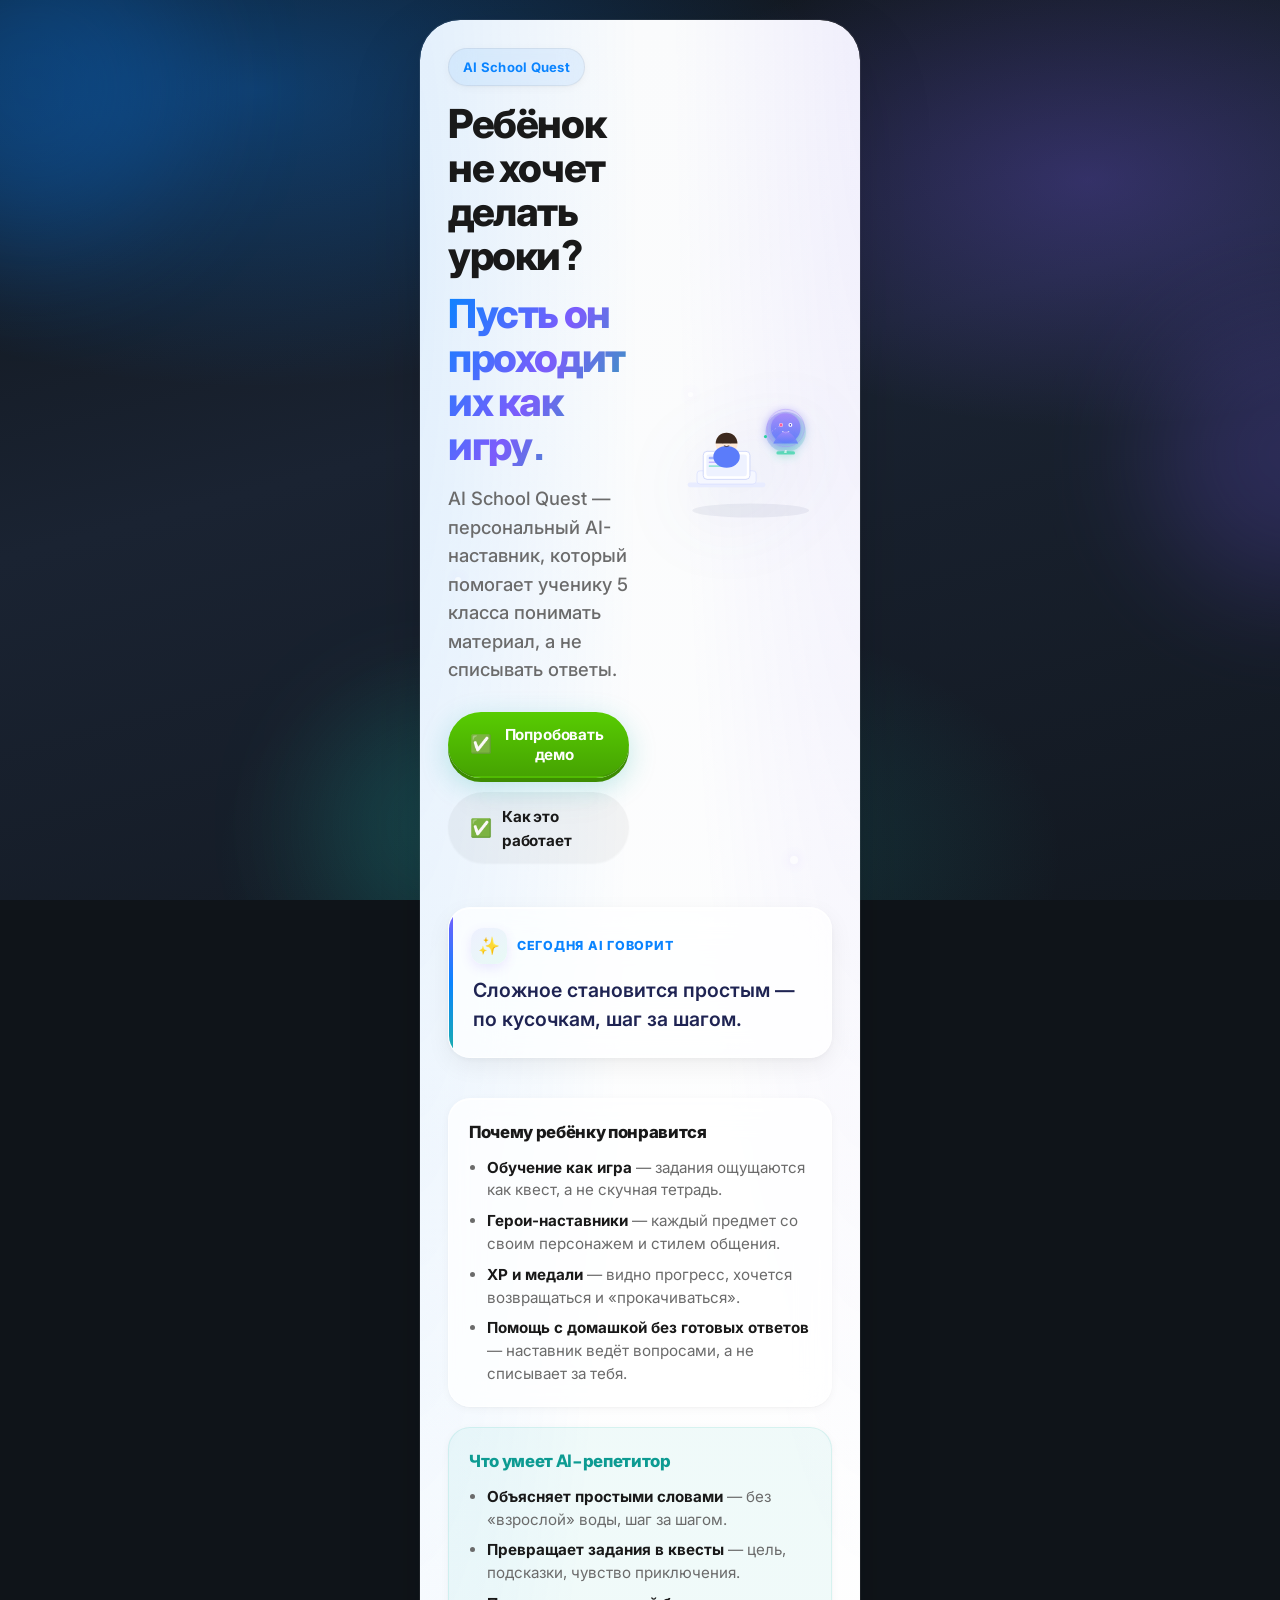
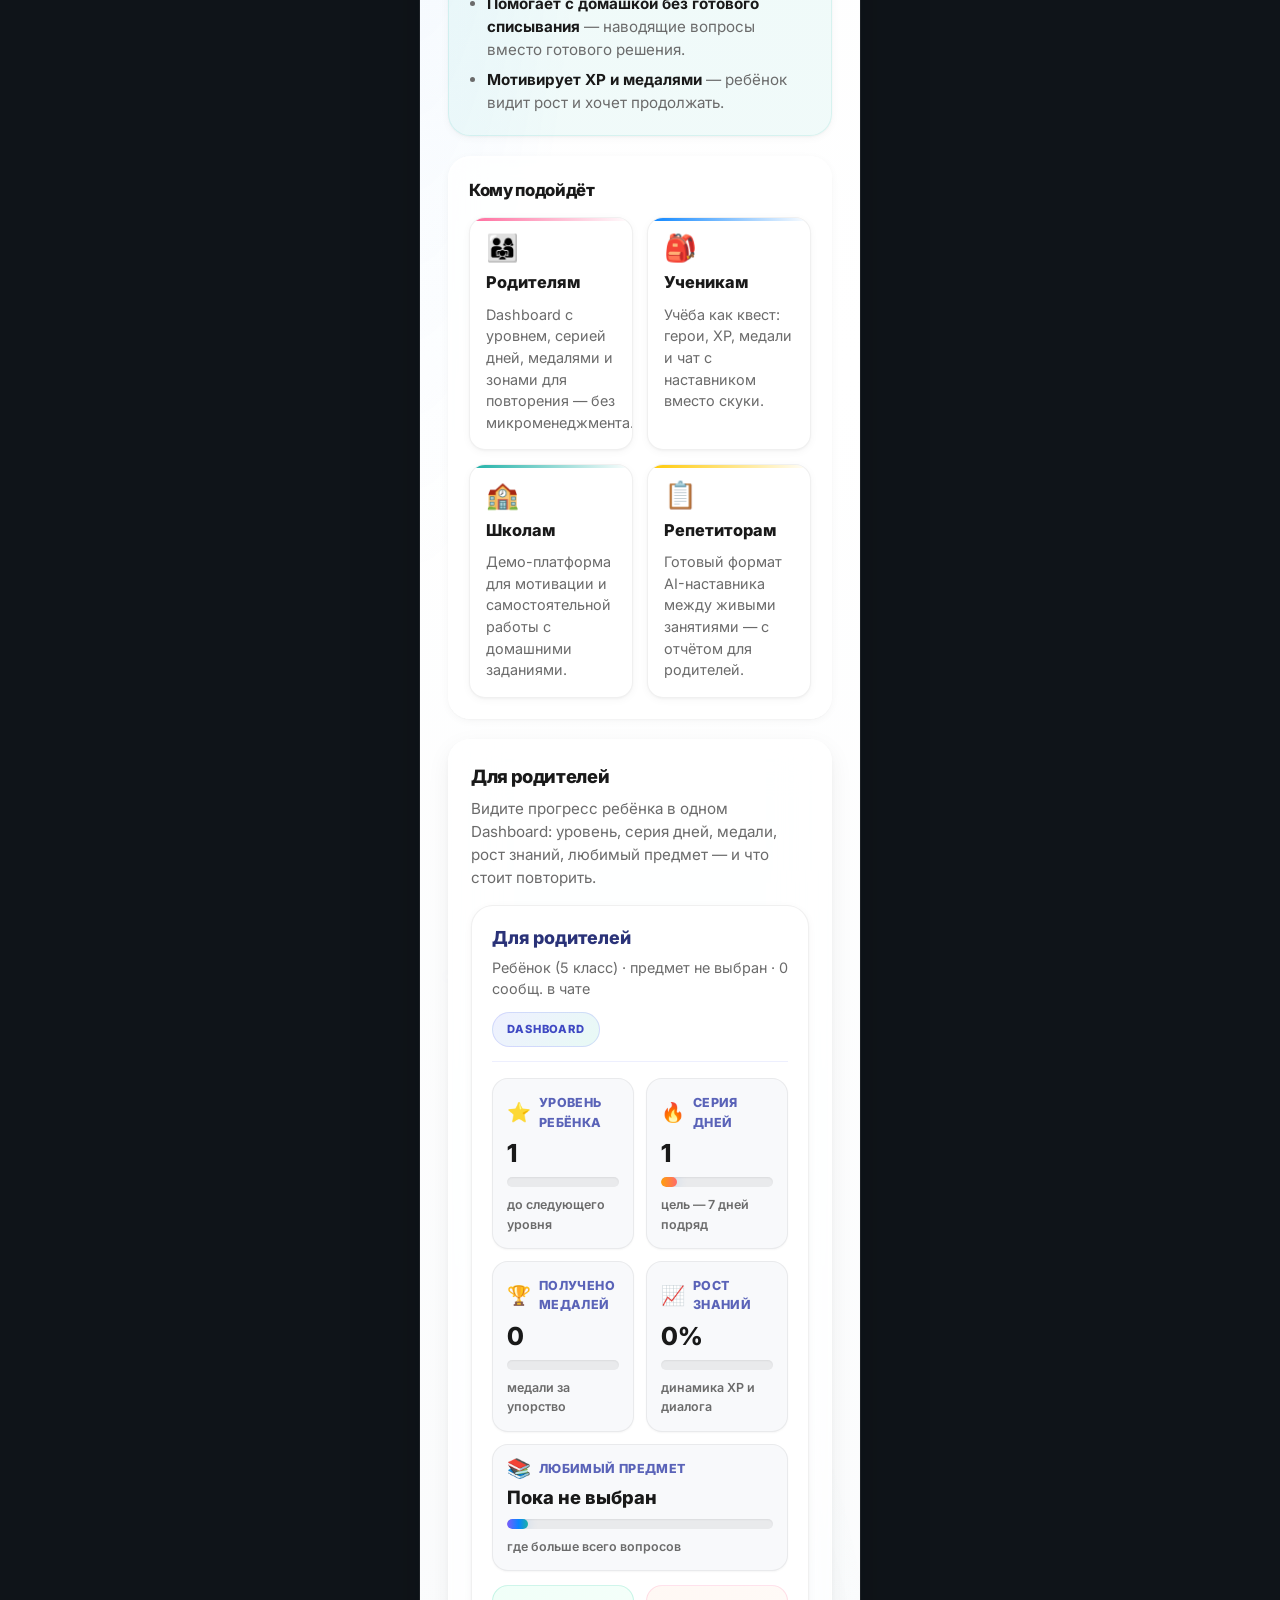
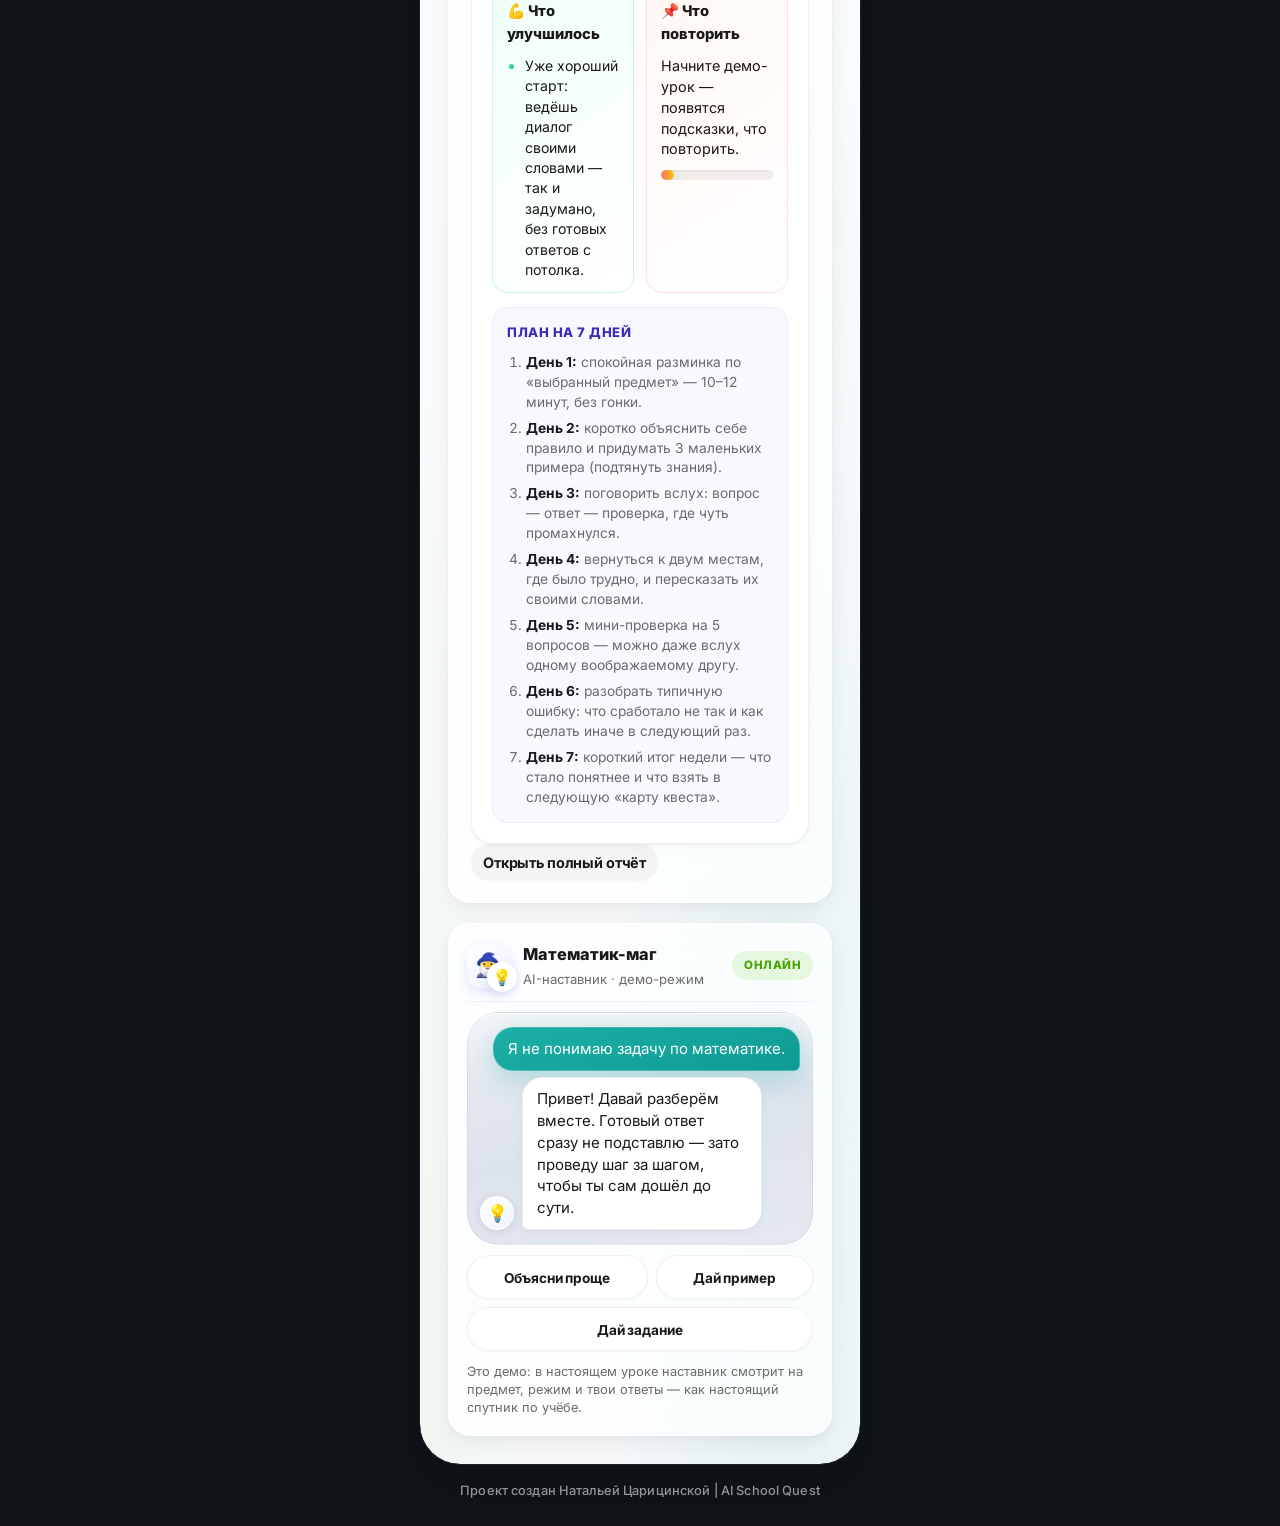
==== commit 509850e1: "доработка" ====
--- a/index.html
+++ b/index.html
@@ -2,11 +2,22 @@
 <html lang="ru">
 <head>
   <meta charset="UTF-8">
-  <meta name="viewport" content="width=device-width, initial-scale=1.0">
+  <meta name="viewport" content="width=device-width, initial-scale=1.0, viewport-fit=cover">
+  <meta name="theme-color" content="#0a84ff">
+  <meta name="apple-mobile-web-app-capable" content="yes">
+  <meta name="apple-mobile-web-app-status-bar-style" content="default">
   <title>AI School Quest</title>
+  <link rel="preconnect" href="https://fonts.googleapis.com">
+  <link rel="preconnect" href="https://fonts.gstatic.com" crossorigin>
+  <link href="https://fonts.googleapis.com/css2?family=Inter:wght@400;500;600;700;800&family=Plus+Jakarta+Sans:wght@600;700;800&display=swap" rel="stylesheet">
   <link rel="stylesheet" href="style.css">
 </head>
 <body>
+  <div class="app-shell" aria-hidden="true">
+    <div class="app-shell__orb app-shell__orb--1"></div>
+    <div class="app-shell__orb app-shell__orb--2"></div>
+    <div class="app-shell__orb app-shell__orb--3"></div>
+  </div>
   <main class="app">
     <div class="bg-decoration bg-decoration--top" aria-hidden="true"></div>
     <div class="bg-decoration bg-decoration--bottom" aria-hidden="true"></div>
@@ -164,7 +175,7 @@
               Видите прогресс ребёнка в одном Dashboard: уровень, серия дней, медали, рост знаний, любимый предмет — и что стоит повторить.
             </p>
             <div id="start-parent-dashboard"></div>
-            <button type="button" id="parent-preview-btn" class="btn btn--ghost btn--small" style="margin-top: 12px;">
+            <button type="button" id="parent-preview-btn" class="btn btn--ghost btn--small for-parents__action">
               Открыть полный отчёт
             </button>
           </section>
--- a/style.css
+++ b/style.css
@@ -5,23 +5,61 @@
 }
 
 :root {
-  --bg-main: linear-gradient(135deg, #5b7cfa 0%, #7f53ff 42%, #fd5e9a 100%);
-  --card-bg: rgba(255, 255, 255, 0.92);
-  --text-main: #1f2453;
-  --text-soft: #58609a;
-  --accent: #2ad1a3;
-  --accent-dark: #14b58a;
-  --warning: #f8b63c;
-  --shadow: 0 20px 45px rgba(41, 41, 106, 0.25);
-  --radius-xl: 28px;
-  --radius-lg: 18px;
-  --radius-md: 14px;
-  --section-gap: 22px;
-  --content-pad: clamp(16px, 4vw, 36px);
-  --font-sans: "Segoe UI", system-ui, -apple-system, "Nunito", "Trebuchet MS", sans-serif;
-}
-
-/* Базовые сбросы для аккуратного отображения */
+  /* Apple Education × Khan Academy × Duolingo × Notion */
+  --color-ink: #191919;
+  --color-ink-soft: #6b6b6b;
+  --color-ink-muted: #9b9b9b;
+  --color-surface: #ffffff;
+  --color-blue: #0a84ff;
+  --color-blue-soft: #64b5ff;
+  --color-teal: #1cb0a6;
+  --color-teal-dark: #0d9b92;
+  --color-green: #58cc02;
+  --color-green-dark: #46a302;
+  --color-purple: #7c5cfc;
+  --color-coral: #ff6b6b;
+  --color-gold: #ffc800;
+
+  --text-main: var(--color-ink);
+  --text-soft: var(--color-ink-soft);
+  --accent: var(--color-teal);
+  --accent-dark: var(--color-teal-dark);
+  --warning: var(--color-gold);
+
+  --glass-bg: rgba(255, 255, 255, 0.72);
+  --glass-bg-strong: rgba(255, 255, 255, 0.88);
+  --glass-border: rgba(255, 255, 255, 0.65);
+  --glass-border-subtle: rgba(0, 0, 0, 0.06);
+  --glass-blur: blur(24px) saturate(180%);
+
+  --shadow-xs: 0 1px 2px rgba(0, 0, 0, 0.04);
+  --shadow-sm: 0 2px 8px rgba(0, 0, 0, 0.04), 0 1px 2px rgba(0, 0, 0, 0.03);
+  --shadow-md: 0 8px 24px rgba(0, 0, 0, 0.06), 0 2px 6px rgba(0, 0, 0, 0.04);
+  --shadow-lg: 0 20px 50px rgba(0, 0, 0, 0.08), 0 8px 20px rgba(0, 0, 0, 0.04);
+  --shadow-xl: 0 32px 80px rgba(0, 0, 0, 0.12), 0 12px 32px rgba(0, 0, 0, 0.06);
+  --shadow-glow-teal: 0 8px 28px rgba(28, 176, 166, 0.28);
+  --shadow-glow-blue: 0 8px 28px rgba(10, 132, 255, 0.22);
+  --shadow-inset: inset 0 1px 0 rgba(255, 255, 255, 0.85);
+
+  --radius-xl: 32px;
+  --radius-lg: 22px;
+  --radius-md: 16px;
+  --radius-sm: 12px;
+  --radius-pill: 999px;
+
+  --section-gap: 20px;
+  --content-pad: clamp(18px, 4.5vw, 28px);
+  --app-max: 440px;
+  --ease-out-expo: cubic-bezier(0.22, 1, 0.36, 1);
+  --ease-spring: cubic-bezier(0.34, 1.25, 0.64, 1);
+  --duration-fast: 0.2s;
+  --duration-normal: 0.35s;
+  --duration-slow: 0.55s;
+
+  --font-sans: "Inter", -apple-system, BlinkMacSystemFont, "SF Pro Text", "Segoe UI", sans-serif;
+  --font-display: "Plus Jakarta Sans", var(--font-sans);
+}
+
 * {
   box-sizing: border-box;
 }
@@ -32,82 +70,162 @@
   min-height: 100dvh;
   font-family: var(--font-sans);
   color: var(--text-main);
-  background: var(--bg-main);
+  background: #0f1419;
   display: flex;
   flex-direction: column;
   align-items: center;
-  padding: 20px 20px calc(16px + env(safe-area-inset-bottom, 0));
-  gap: 12px;
-  line-height: 1.5;
+  padding: max(12px, env(safe-area-inset-top)) 12px calc(12px + env(safe-area-inset-bottom, 0));
+  gap: 10px;
+  line-height: 1.55;
   -webkit-font-smoothing: antialiased;
+  -moz-osx-font-smoothing: grayscale;
+  text-rendering: optimizeLegibility;
+}
+
+/* Ambient background — premium app shell */
+.app-shell {
+  position: fixed;
+  inset: 0;
+  z-index: 0;
+  overflow: hidden;
+  pointer-events: none;
+  background:
+    radial-gradient(ellipse 80% 60% at 20% 10%, rgba(10, 132, 255, 0.35) 0%, transparent 55%),
+    radial-gradient(ellipse 70% 55% at 85% 20%, rgba(124, 92, 252, 0.28) 0%, transparent 50%),
+    radial-gradient(ellipse 60% 50% at 50% 95%, rgba(28, 176, 166, 0.22) 0%, transparent 55%),
+    linear-gradient(165deg, #0f1419 0%, #1a2332 45%, #121820 100%);
+}
+
+.app-shell__orb {
+  position: absolute;
+  border-radius: 50%;
+  filter: blur(60px);
+  opacity: 0.55;
+  animation: orbFloat 18s var(--ease-out-expo) infinite alternate;
+}
+
+.app-shell__orb--1 {
+  width: 320px;
+  height: 320px;
+  top: -8%;
+  left: -10%;
+  background: rgba(10, 132, 255, 0.45);
+}
+
+.app-shell__orb--2 {
+  width: 280px;
+  height: 280px;
+  top: 35%;
+  right: -12%;
+  background: rgba(124, 92, 252, 0.38);
+  animation-delay: -6s;
+}
+
+.app-shell__orb--3 {
+  width: 240px;
+  height: 240px;
+  bottom: -5%;
+  left: 25%;
+  background: rgba(28, 176, 166, 0.32);
+  animation-delay: -12s;
+}
+
+@keyframes orbFloat {
+  0% { transform: translate(0, 0) scale(1); }
+  100% { transform: translate(24px, -18px) scale(1.08); }
 }
 
 .app {
   flex: 1 0 auto;
-  width: min(960px, 100%);
+  width: min(var(--app-max), 100%);
   position: relative;
+  z-index: 1;
+  border-radius: clamp(28px, 6vw, 40px);
+  overflow: hidden;
+  box-shadow:
+    var(--shadow-xl),
+    0 0 0 1px rgba(255, 255, 255, 0.08),
+    inset 0 1px 0 rgba(255, 255, 255, 0.12);
+}
+
+@media (min-width: 521px) {
+  body {
+    padding-top: max(20px, env(safe-area-inset-top));
+    padding-bottom: max(20px, env(safe-area-inset-bottom));
+  }
 }
 
 .site-footer {
-  width: min(960px, 100%);
+  width: min(var(--app-max), 100%);
   margin-top: auto;
+  position: relative;
+  z-index: 1;
   text-align: center;
-  font-size: 0.88rem;
-  color: rgba(255, 255, 255, 0.92);
-  text-shadow: 0 1px 2px rgba(31, 36, 83, 0.25);
-  letter-spacing: 0.02em;
-  padding: 10px 12px calc(8px + env(safe-area-inset-bottom, 0));
+  font-size: 0.8rem;
+  font-weight: 500;
+  color: rgba(255, 255, 255, 0.55);
+  letter-spacing: 0.01em;
+  padding: 8px 12px calc(6px + env(safe-area-inset-bottom, 0));
   line-height: 1.45;
 }
 
-/* Декоративные элементы для "живого" интерфейса */
 .bg-decoration {
   position: absolute;
   z-index: 0;
   border-radius: 50%;
-  filter: blur(6px);
-  opacity: 0.35;
+  filter: blur(40px);
+  opacity: 0.4;
+  pointer-events: none;
 }
 
 .bg-decoration--top {
-  width: 160px;
-  height: 160px;
-  top: -35px;
-  right: -25px;
-  background: #fff26d;
+  width: 140px;
+  height: 140px;
+  top: -20px;
+  right: -15px;
+  background: rgba(255, 200, 0, 0.35);
 }
 
 .bg-decoration--bottom {
-  width: 220px;
-  height: 220px;
-  bottom: -50px;
-  left: -45px;
-  background: #62f0d2;
+  width: 180px;
+  height: 180px;
+  bottom: -40px;
+  left: -30px;
+  background: rgba(28, 176, 166, 0.3);
 }
 
 .card {
   position: relative;
   z-index: 1;
-  background: var(--card-bg);
-  backdrop-filter: blur(8px);
-  border-radius: var(--radius-xl);
-  box-shadow: var(--shadow), 0 4px 24px rgba(95, 120, 255, 0.12);
-  border: 1px solid rgba(255, 255, 255, 0.65);
-  transition: box-shadow 0.35s ease, transform 0.35s ease;
-}
-
-.screen.card.screen--active:hover {
-  box-shadow: 0 24px 50px rgba(41, 41, 106, 0.28), 0 8px 28px rgba(95, 120, 255, 0.18);
-}
-
-/* Экраны: виден только блок с .screen--active (вложенные section без .screen не скрываются) */
+  background: var(--glass-bg-strong);
+  backdrop-filter: var(--glass-blur);
+  -webkit-backdrop-filter: var(--glass-blur);
+  border-radius: 0;
+  box-shadow: none;
+  border: none;
+  transition: box-shadow var(--duration-normal) var(--ease-out-expo);
+}
+
+/* Экраны */
 .screen {
   display: none;
-  min-height: min(640px, calc(100dvh - 120px));
+  min-height: min(680px, calc(100dvh - 80px));
 }
 
 .screen.screen--active {
   display: block;
+  animation: screenReveal 0.5s var(--ease-out-expo) both;
+}
+
+@keyframes screenReveal {
+  from {
+    opacity: 0;
+    transform: translateY(16px);
+  }
+  to {
+    opacity: 1;
+    transform: translateY(0);
+  }
 }
 
 .screen__content {
@@ -115,18 +233,23 @@
 }
 
 .screen__content > h2 {
-  line-height: 1.22;
+  font-family: var(--font-display);
+  font-weight: 800;
+  letter-spacing: -0.03em;
+  line-height: 1.15;
+  color: var(--text-main);
 }
 
 .screen__content > h2 + .description {
-  margin-top: 8px;
+  margin-top: 10px;
 }
 
 .screen__content--chat {
   display: grid;
-  gap: clamp(12px, 2.5vw, 16px);
+  gap: clamp(10px, 2.5vw, 14px);
   grid-template-rows: auto auto auto auto 1fr auto auto auto auto;
-  min-height: min(640px, calc(100dvh - 120px));
+  min-height: min(680px, calc(100dvh - 80px));
+  background: linear-gradient(180deg, #f8f9fb 0%, #ffffff 100%);
 }
 
 h1,
@@ -137,14 +260,16 @@
 }
 
 h1 {
-  font-size: clamp(2rem, 6vw, 3.1rem);
+  font-family: var(--font-display);
+  font-size: clamp(1.85rem, 5.5vw, 2.75rem);
   margin-top: 10px;
-}
-
-/* —— Стартовый hero (Apple × Duolingo × Notion) —— */
+  letter-spacing: -0.03em;
+}
+
+/* —— Стартовый hero —— */
 .screen-start {
   overflow: hidden;
-  background: rgba(255, 255, 255, 0.94);
+  background: linear-gradient(180deg, #fafbfc 0%, #ffffff 42%, #f6f8fa 100%);
 }
 
 .screen__content--start {
@@ -165,10 +290,10 @@
   position: absolute;
   inset: -30%;
   background:
-    radial-gradient(ellipse 55% 45% at 18% 22%, rgba(91, 124, 250, 0.14) 0%, transparent 58%),
-    radial-gradient(ellipse 50% 40% at 82% 18%, rgba(127, 83, 255, 0.12) 0%, transparent 55%),
-    radial-gradient(ellipse 45% 38% at 70% 78%, rgba(42, 209, 163, 0.1) 0%, transparent 52%),
-    radial-gradient(ellipse 40% 35% at 12% 82%, rgba(253, 94, 154, 0.08) 0%, transparent 50%);
+    radial-gradient(ellipse 55% 45% at 18% 22%, rgba(10, 132, 255, 0.1) 0%, transparent 58%),
+    radial-gradient(ellipse 50% 40% at 82% 18%, rgba(124, 92, 252, 0.08) 0%, transparent 55%),
+    radial-gradient(ellipse 45% 38% at 70% 78%, rgba(28, 176, 166, 0.08) 0%, transparent 52%),
+    radial-gradient(ellipse 40% 35% at 12% 82%, rgba(88, 204, 2, 0.05) 0%, transparent 50%);
   animation: heroAmbientDrift 22s ease-in-out infinite alternate;
 }
 
@@ -234,9 +359,10 @@
 }
 
 .badge--hero {
-  background: linear-gradient(135deg, #eef0ff 0%, #e8faf5 100%);
-  border: 1px solid rgba(129, 141, 246, 0.22);
-  box-shadow: 0 2px 10px rgba(53, 64, 172, 0.06);
+  background: rgba(255, 255, 255, 0.8);
+  border: 1px solid var(--glass-border-subtle);
+  box-shadow: var(--shadow-sm);
+  backdrop-filter: blur(12px);
 }
 
 .hero-title {
@@ -251,15 +377,16 @@
   gap: 0.35em;
   margin-top: 14px;
   max-width: 16ch;
-  font-size: clamp(1.65rem, 4.8vw, 2.65rem);
+  font-family: var(--font-display);
+  font-size: clamp(1.65rem, 4.8vw, 2.5rem);
   font-weight: 800;
-  letter-spacing: -0.02em;
-  line-height: 1.12;
-  color: #1a1f4a;
+  letter-spacing: -0.035em;
+  line-height: 1.1;
+  color: var(--text-main);
 }
 
 .hero-line--accent {
-  background: linear-gradient(120deg, #3a2db8 0%, #5b7cfa 42%, #2ad1a3 100%);
+  background: linear-gradient(120deg, var(--color-blue) 0%, var(--color-purple) 50%, var(--color-teal) 100%);
   -webkit-background-clip: text;
   background-clip: text;
   color: transparent;
@@ -328,15 +455,17 @@
 }
 
 .btn--hero-secondary {
-  background: rgba(255, 255, 255, 0.88);
-  border: 1px solid rgba(129, 141, 246, 0.28);
-  box-shadow: 0 6px 20px rgba(53, 64, 172, 0.08);
-  color: #3540ac;
+  background: var(--glass-bg);
+  backdrop-filter: blur(16px);
+  border: 1px solid var(--glass-border-subtle);
+  box-shadow: var(--shadow-sm);
+  color: var(--text-main);
 }
 
 .btn--hero-secondary:hover {
-  background: #fff;
-  border-color: rgba(127, 83, 255, 0.35);
+  background: var(--color-surface);
+  border-color: rgba(10, 132, 255, 0.2);
+  box-shadow: var(--shadow-md);
 }
 
 .start-hero__visual {
@@ -373,14 +502,12 @@
 .ai-quote-card {
   margin: clamp(20px, 4vw, 28px) 0 0;
   padding: 20px 22px 22px;
-  border: none;
   border-radius: var(--radius-lg);
-  background: linear-gradient(135deg, rgba(255, 255, 255, 0.95) 0%, rgba(240, 247, 255, 0.98) 55%, rgba(232, 250, 245, 0.95) 100%);
-  box-shadow:
-    0 4px 6px rgba(53, 64, 172, 0.04),
-    0 14px 36px rgba(91, 124, 250, 0.1),
-    inset 0 1px 0 rgba(255, 255, 255, 0.9);
-  border: 1px solid rgba(129, 141, 246, 0.18);
+  background: var(--glass-bg);
+  backdrop-filter: var(--glass-blur);
+  -webkit-backdrop-filter: var(--glass-blur);
+  box-shadow: var(--shadow-md), var(--shadow-inset);
+  border: 1px solid var(--glass-border);
   position: relative;
   overflow: hidden;
 }
@@ -393,7 +520,7 @@
   bottom: 0;
   width: 4px;
   border-radius: 4px 0 0 4px;
-  background: linear-gradient(180deg, #7f53ff 0%, #5b7cfa 45%, #2ad1a3 100%);
+  background: linear-gradient(180deg, var(--color-purple) 0%, var(--color-blue) 50%, var(--color-teal) 100%);
 }
 
 .ai-quote-card__head {
@@ -416,11 +543,11 @@
 
 .ai-quote-card__label {
   margin: 0;
-  font-size: 0.82rem;
+  font-size: 0.78rem;
   font-weight: 800;
   letter-spacing: 0.06em;
   text-transform: uppercase;
-  color: #5b6ad4;
+  color: var(--color-blue);
 }
 
 .ai-quote-card__text {
@@ -444,20 +571,37 @@
   scroll-margin-top: 20px;
 }
 
+.for-parents__action {
+  margin-top: 12px;
+}
+
 @media (prefers-reduced-motion: reduce) {
   html {
     scroll-behavior: auto;
   }
 
+  .app-shell__orb,
   .hero-ambient__gradient,
   .hero-particle,
   .hero-fade,
-  .hero-illustration__mentor {
+  .hero-illustration__mentor,
+  .screen.screen--active,
+  .parent-modal__backdrop,
+  .parent-modal__content,
+  .offer-card,
+  .msg-row {
     animation: none;
   }
 
   .hero-fade {
     opacity: 1;
+    transform: none;
+  }
+
+  .btn:hover,
+  .choice-card:hover,
+  .audience-card:hover,
+  .mentor-card:hover {
     transform: none;
   }
 }
@@ -502,7 +646,9 @@
   margin-top: 12px;
   font-size: 1.2rem;
   font-weight: 700;
-  color: #3a2db8;
+  font-family: var(--font-display);
+  color: var(--color-blue);
+  letter-spacing: -0.02em;
 }
 
 .description {
@@ -514,20 +660,22 @@
 
 .why-kids {
   margin-top: var(--section-gap);
-  padding: 18px 20px;
-  background: linear-gradient(145deg, #f0f4ff 0%, #fff5fb 100%);
-  border: 1px solid #e0e8ff;
+  padding: 20px;
+  background: var(--glass-bg);
+  backdrop-filter: blur(16px);
+  border: 1px solid var(--glass-border);
   border-radius: var(--radius-lg);
   text-align: left;
-  box-shadow: 0 4px 16px rgba(53, 64, 172, 0.05);
+  box-shadow: var(--shadow-sm), var(--shadow-inset);
 }
 
 .why-kids__title {
-  font-size: 1.08rem;
-  color: #3a2db8;
+  font-family: var(--font-display);
+  font-size: 1.05rem;
+  color: var(--text-main);
   margin-bottom: 12px;
   font-weight: 800;
-  letter-spacing: 0.01em;
+  letter-spacing: -0.02em;
 }
 
 .why-kids__list {
@@ -548,20 +696,21 @@
 
 .what-tutor {
   margin-top: var(--section-gap);
-  padding: 18px 20px;
-  background: linear-gradient(145deg, #f4fff8 0%, #f0f7ff 100%);
-  border: 1px solid #c8ead9;
+  padding: 20px;
+  background: rgba(28, 176, 166, 0.06);
+  border: 1px solid rgba(28, 176, 166, 0.12);
   border-radius: var(--radius-lg);
   text-align: left;
-  box-shadow: 0 4px 16px rgba(42, 209, 163, 0.06);
+  box-shadow: var(--shadow-sm);
 }
 
 .what-tutor__title {
-  font-size: 1.08rem;
-  color: #1d6b52;
+  font-family: var(--font-display);
+  font-size: 1.05rem;
+  color: var(--color-teal-dark);
   margin-bottom: 12px;
   font-weight: 800;
-  letter-spacing: 0.01em;
+  letter-spacing: -0.02em;
 }
 
 .what-tutor__list {
@@ -587,20 +736,22 @@
 /* Кому подойдёт продукт */
 .audience {
   margin-top: var(--section-gap);
-  padding: 18px 20px 17px;
-  background: linear-gradient(145deg, #f0f4ff 0%, #fff8fb 48%, #f2fbff 100%);
-  border: 1px solid rgba(129, 141, 246, 0.2);
+  padding: 20px;
+  background: var(--glass-bg);
+  backdrop-filter: blur(16px);
+  border: 1px solid var(--glass-border);
   border-radius: var(--radius-lg);
   text-align: left;
-  box-shadow: 0 4px 18px rgba(53, 64, 172, 0.06);
+  box-shadow: var(--shadow-sm), var(--shadow-inset);
 }
 
 .audience__title {
   margin: 0 0 14px;
-  font-size: 1.08rem;
+  font-family: var(--font-display);
+  font-size: 1.05rem;
   font-weight: 800;
-  color: #3a2db8;
-  letter-spacing: 0.01em;
+  color: var(--text-main);
+  letter-spacing: -0.02em;
 }
 
 .audience__grid {
@@ -610,16 +761,17 @@
 }
 
 .audience-card {
-  --audience-accent: #7f53ff;
+  --audience-accent: var(--color-purple);
   position: relative;
-  padding: 16px 16px 14px;
+  padding: 16px;
   border-radius: var(--radius-md);
-  background: rgba(255, 255, 255, 0.92);
-  border: 1px solid rgba(129, 141, 246, 0.14);
-  box-shadow:
-    0 2px 8px rgba(41, 41, 106, 0.04),
-    0 8px 22px rgba(53, 64, 172, 0.07);
-  transition: transform 0.28s ease, box-shadow 0.28s ease, border-color 0.2s ease;
+  background: var(--color-surface);
+  border: 1px solid var(--glass-border-subtle);
+  box-shadow: var(--shadow-sm);
+  transition:
+    transform var(--duration-normal) var(--ease-out-expo),
+    box-shadow var(--duration-normal) var(--ease-out-expo),
+    border-color var(--duration-fast) ease;
   overflow: hidden;
 }
 
@@ -634,27 +786,25 @@
 }
 
 .audience-card:hover {
-  transform: translateY(-3px);
-  box-shadow:
-    0 4px 12px rgba(41, 41, 106, 0.06),
-    0 14px 32px rgba(53, 64, 172, 0.1);
-  border-color: rgba(127, 83, 255, 0.22);
+  transform: translateY(-4px);
+  box-shadow: var(--shadow-md);
+  border-color: rgba(0, 0, 0, 0.08);
 }
 
 .audience-card--parents {
-  --audience-accent: #fd5e9a;
+  --audience-accent: #ff6b9d;
 }
 
 .audience-card--students {
-  --audience-accent: #5b7cfa;
+  --audience-accent: var(--color-blue);
 }
 
 .audience-card--schools {
-  --audience-accent: #2ad1a3;
+  --audience-accent: var(--color-teal);
 }
 
 .audience-card--tutors {
-  --audience-accent: #f8a545;
+  --audience-accent: var(--color-gold);
 }
 
 .audience-card__emoji {
@@ -708,65 +858,91 @@
 
 .field input,
 .field select {
-  border: 1px solid #d3d9ff;
-  background: #fff;
-  border-radius: 12px;
-  padding: 11px 12px;
+  border: 1px solid var(--glass-border-subtle);
+  background: var(--color-surface);
+  border-radius: var(--radius-sm);
+  padding: 14px 16px;
   font-size: 1rem;
+  font-family: inherit;
   outline: none;
+  box-shadow: var(--shadow-xs);
+  transition:
+    border-color var(--duration-fast) ease,
+    box-shadow var(--duration-fast) ease;
 }
 
 .field input:focus,
 .field select:focus {
-  border-color: #818df6;
-  box-shadow: 0 0 0 3px rgba(129, 141, 246, 0.2);
+  border-color: rgba(10, 132, 255, 0.45);
+  box-shadow: 0 0 0 4px rgba(10, 132, 255, 0.12);
 }
 
 .badge {
   display: inline-block;
-  background: #e9ebff;
-  color: #3f49c3;
+  background: rgba(10, 132, 255, 0.08);
+  color: var(--color-blue);
   font-weight: 700;
-  border-radius: 999px;
+  border-radius: var(--radius-pill);
   padding: 8px 14px;
-  font-size: 0.92rem;
-}
-
-/* Кнопки */
+  font-size: 0.82rem;
+  letter-spacing: 0.02em;
+}
+
+/* Кнопки — Duolingo depth + Apple polish */
 .btn {
   border: none;
-  border-radius: 12px;
-  padding: 12px 20px;
-  font-size: 1rem;
+  border-radius: var(--radius-pill);
+  padding: 14px 22px;
+  font-size: 0.95rem;
   font-weight: 700;
+  font-family: var(--font-display);
+  letter-spacing: -0.01em;
   cursor: pointer;
-  transition: transform 0.22s ease, box-shadow 0.28s ease, background 0.25s ease, filter 0.2s ease;
+  transition:
+    transform var(--duration-fast) var(--ease-spring),
+    box-shadow var(--duration-normal) var(--ease-out-expo),
+    background var(--duration-fast) ease,
+    filter var(--duration-fast) ease;
+  -webkit-tap-highlight-color: transparent;
 }
 
 .btn:hover {
   transform: translateY(-2px);
-  filter: brightness(1.03);
 }
 
 .btn:active {
-  transform: translateY(0);
+  transform: translateY(1px) scale(0.98);
+  transition-duration: 0.08s;
 }
 
 .btn--primary {
   margin-top: 24px;
   color: #fff;
-  background: linear-gradient(135deg, var(--accent) 0%, #16d7cd 100%);
-  box-shadow: 0 9px 18px rgba(42, 209, 163, 0.35);
+  background: linear-gradient(180deg, var(--color-green) 0%, var(--color-green-dark) 100%);
+  box-shadow:
+    0 4px 0 #3d8c02,
+    var(--shadow-glow-teal);
+  border-bottom: 2px solid rgba(0, 0, 0, 0.08);
 }
 
 .btn--primary:hover {
-  background: linear-gradient(135deg, var(--accent-dark) 0%, #10c5be 100%);
+  background: linear-gradient(180deg, #65e005 0%, var(--color-green) 100%);
+  box-shadow:
+    0 5px 0 #3d8c02,
+    0 12px 32px rgba(88, 204, 2, 0.35);
+}
+
+.btn--primary:active {
+  box-shadow:
+    0 2px 0 #3d8c02,
+    0 4px 12px rgba(88, 204, 2, 0.2);
 }
 
 .btn--ghost {
   margin-top: 18px;
-  background: #eef0ff;
-  color: #3540ac;
+  background: rgba(0, 0, 0, 0.04);
+  color: var(--text-main);
+  box-shadow: var(--shadow-xs);
 }
 
 .btn--ghost.btn--touch-wide {
@@ -775,12 +951,13 @@
 
 .btn--danger {
   margin-top: 0;
-  background: #ffecee;
-  color: #b13651;
+  background: rgba(255, 107, 107, 0.1);
+  color: #d64545;
+  box-shadow: none;
 }
 
 .btn--danger:hover {
-  background: #ffdfe5;
+  background: rgba(255, 107, 107, 0.16);
 }
 
 .btn--small {
@@ -815,25 +992,28 @@
 }
 
 .choice-card {
-  border: none;
+  border: 1px solid var(--glass-border-subtle);
   border-radius: var(--radius-lg);
-  padding: 16px;
-  min-height: 88px;
+  padding: 18px;
+  min-height: 92px;
   text-align: left;
-  background: #ffffff;
-  box-shadow: 0 8px 22px rgba(53, 64, 172, 0.12), 0 2px 8px rgba(53, 64, 172, 0.06);
+  background: var(--color-surface);
+  box-shadow: var(--shadow-sm);
   cursor: pointer;
-  transition: transform 0.28s cubic-bezier(0.34, 1.2, 0.64, 1), box-shadow 0.3s ease, background 0.25s ease;
+  transition:
+    transform var(--duration-normal) var(--ease-spring),
+    box-shadow var(--duration-normal) var(--ease-out-expo),
+    border-color var(--duration-fast) ease;
 }
 
 .choice-card:hover {
-  transform: translateY(-5px) scale(1.02);
-  box-shadow: 0 18px 36px rgba(53, 64, 172, 0.18), 0 6px 14px rgba(127, 83, 255, 0.12);
-  background: linear-gradient(180deg, #fff 0%, #fafbff 100%);
+  transform: translateY(-4px) scale(1.01);
+  box-shadow: var(--shadow-md);
+  border-color: rgba(10, 132, 255, 0.15);
 }
 
 .choice-card:active {
-  transform: translateY(-1px) scale(0.99);
+  transform: translateY(0) scale(0.99);
   transition-duration: 0.1s;
 }
 
@@ -862,23 +1042,21 @@
 }
 
 .mentor-card {
-  --mentor-accent: #7f53ff;
-  --mentor-accent-soft: #c4b3ff;
+  --mentor-accent: var(--color-purple);
+  --mentor-accent-soft: #b8a4ff;
   position: relative;
   display: flex;
   flex-direction: column;
-  padding: 20px 20px 18px;
+  padding: 20px;
   border-radius: var(--radius-lg);
-  background: linear-gradient(165deg, #ffffff 0%, #fafbff 100%);
-  border: 1px solid rgba(129, 141, 246, 0.18);
-  box-shadow:
-    0 4px 6px rgba(41, 41, 106, 0.04),
-    0 12px 28px rgba(53, 64, 172, 0.1),
-    0 1px 0 rgba(255, 255, 255, 0.9) inset;
+  background: var(--glass-bg-strong);
+  backdrop-filter: blur(16px);
+  border: 1px solid var(--glass-border);
+  box-shadow: var(--shadow-md), var(--shadow-inset);
   transition:
-    transform 0.32s cubic-bezier(0.34, 1.15, 0.64, 1),
-    box-shadow 0.32s ease,
-    border-color 0.25s ease;
+    transform var(--duration-normal) var(--ease-spring),
+    box-shadow var(--duration-normal) var(--ease-out-expo),
+    border-color var(--duration-fast) ease;
   overflow: hidden;
 }
 
@@ -893,12 +1071,9 @@
 }
 
 .mentor-card:hover {
-  transform: translateY(-6px);
-  border-color: rgba(129, 141, 246, 0.35);
-  box-shadow:
-    0 8px 16px rgba(41, 41, 106, 0.06),
-    0 22px 44px rgba(53, 64, 172, 0.14),
-    0 0 0 1px rgba(127, 83, 255, 0.12);
+  transform: translateY(-5px);
+  border-color: rgba(10, 132, 255, 0.2);
+  box-shadow: var(--shadow-lg);
 }
 
 .mentor-card:active {
@@ -1059,13 +1234,15 @@
 /* Шапка чата */
 .chat-header {
   display: flex;
-  gap: 14px;
+  gap: 12px;
   justify-content: space-between;
   flex-wrap: wrap;
-  background: linear-gradient(145deg, #f7f8ff 0%, #eef2ff 100%);
-  border-radius: var(--radius-md);
-  padding: 12px 14px;
-  border: 1px solid rgba(129, 141, 246, 0.12);
+  background: var(--glass-bg);
+  backdrop-filter: blur(16px);
+  border-radius: var(--radius-lg);
+  padding: 14px 16px;
+  border: 1px solid var(--glass-border);
+  box-shadow: var(--shadow-sm), var(--shadow-inset);
 }
 
 .chat-label {
@@ -1096,11 +1273,14 @@
   height: 44px;
   font-size: 1.65rem;
   line-height: 1;
-  border-radius: 14px;
-  background: linear-gradient(145deg, #fff 0%, #f0f4ff 100%);
-  border: 1px solid rgba(129, 141, 246, 0.2);
-  box-shadow: 0 4px 14px rgba(53, 64, 172, 0.1);
-  transition: transform 0.35s cubic-bezier(0.34, 1.2, 0.64, 1), opacity 0.3s ease, box-shadow 0.35s ease;
+  border-radius: var(--radius-md);
+  background: var(--color-surface);
+  border: 1px solid var(--glass-border-subtle);
+  box-shadow: var(--shadow-sm);
+  transition:
+    transform var(--duration-normal) var(--ease-spring),
+    opacity var(--duration-normal) ease,
+    box-shadow var(--duration-normal) ease;
 }
 
 .mentor-mood__emoji--badge {
@@ -1148,9 +1328,9 @@
   margin: 3px 0 0;
   font-size: 0.78rem;
   font-weight: 600;
-  color: #5b6ad4;
+  color: var(--color-blue);
   line-height: 1.3;
-  transition: opacity 0.3s ease;
+  transition: opacity var(--duration-normal) ease;
 }
 
 .demo-messenger__avatar-wrap {
@@ -1177,38 +1357,47 @@
 
 /* Блок прогресса */
 .progress {
-  background: #fff8eb;
-  border: 1px solid #ffe0aa;
-  border-radius: var(--radius-md);
-  padding: 12px 14px;
+  background: rgba(255, 200, 0, 0.08);
+  border: 1px solid rgba(255, 200, 0, 0.18);
+  border-radius: var(--radius-lg);
+  padding: 16px;
+  box-shadow: var(--shadow-xs);
 }
 
 .progress h3 {
-  font-size: 1rem;
-  margin-bottom: 8px;
+  font-family: var(--font-display);
+  font-size: 0.92rem;
+  font-weight: 800;
+  margin-bottom: 10px;
+  letter-spacing: -0.01em;
 }
 
 .progress-stats {
   display: flex;
   gap: 16px;
   flex-wrap: wrap;
-  color: #6f5b2c;
+  color: var(--text-soft);
+  font-size: 0.9rem;
+  font-weight: 600;
 }
 
 .xp-bar {
-  margin-top: 10px;
+  margin-top: 12px;
   width: 100%;
-  height: 10px;
-  border-radius: 999px;
-  background: #ffe8bb;
+  height: 12px;
+  border-radius: var(--radius-pill);
+  background: rgba(0, 0, 0, 0.06);
   overflow: hidden;
+  box-shadow: inset 0 1px 3px rgba(0, 0, 0, 0.08);
 }
 
 .xp-bar__fill {
   height: 100%;
   width: 0%;
-  background: linear-gradient(90deg, #f8b63c 0%, #ff8f3f 100%);
-  transition: width 0.55s cubic-bezier(0.4, 0, 0.2, 1), box-shadow 0.3s ease;
+  border-radius: var(--radius-pill);
+  background: linear-gradient(90deg, var(--color-gold) 0%, #ff9f0a 100%);
+  transition: width var(--duration-slow) var(--ease-out-expo), box-shadow var(--duration-normal) ease;
+  box-shadow: 0 0 16px rgba(255, 200, 0, 0.4);
 }
 
 .xp-bar__fill--bump {
@@ -1232,10 +1421,11 @@
 
 /* Квестовый блок: цель дня, серия, достижения */
 .quest-panel {
-  background: #eefcf9;
-  border: 1px solid #c8f0e5;
-  border-radius: var(--radius-md);
-  padding: 12px 14px;
+  background: rgba(28, 176, 166, 0.08);
+  border: 1px solid rgba(28, 176, 166, 0.14);
+  border-radius: var(--radius-lg);
+  padding: 16px;
+  box-shadow: var(--shadow-xs);
 }
 
 .quest-panel h3 {
@@ -1247,35 +1437,40 @@
   display: flex;
   flex-wrap: wrap;
   gap: 14px;
-  color: #20614d;
+  color: var(--color-teal-dark);
+  font-weight: 600;
+  font-size: 0.9rem;
 }
 
 .quest-panel__task {
   margin-top: 8px;
-  color: #236655;
+  color: var(--text-soft);
 }
 
 .quest-panel__achievement {
   margin-top: 6px;
   font-weight: 700;
-  color: #157a5e;
+  color: var(--color-teal-dark);
 }
 
 /* —— Для родителей: Dashboard —— */
 .for-parents {
   margin-top: var(--section-gap);
-  padding: 20px 22px;
-  background: linear-gradient(165deg, #f8faff 0%, #fff 50%, #f5fbff 100%);
-  border: 1px solid rgba(129, 141, 246, 0.18);
+  padding: 22px;
+  background: var(--glass-bg);
+  backdrop-filter: var(--glass-blur);
+  border: 1px solid var(--glass-border);
   border-radius: var(--radius-lg);
-  box-shadow: 0 8px 28px rgba(53, 64, 172, 0.06);
+  box-shadow: var(--shadow-md), var(--shadow-inset);
 }
 
 .for-parents__title {
   margin: 0 0 8px;
-  font-size: 1.2rem;
+  font-family: var(--font-display);
+  font-size: 1.15rem;
   font-weight: 800;
-  color: #2a3278;
+  color: var(--text-main);
+  letter-spacing: -0.02em;
 }
 
 .for-parents__text {
@@ -1287,14 +1482,12 @@
 }
 
 .parent-dash {
-  background: linear-gradient(165deg, #fbfcff 0%, #ffffff 52%, #f4f8ff 100%);
-  border: 1px solid rgba(129, 141, 246, 0.2);
+  background: var(--color-surface);
+  border: 1px solid var(--glass-border-subtle);
   border-radius: var(--radius-lg);
   padding: 18px 20px 20px;
   color: var(--text-main);
-  box-shadow:
-    0 4px 6px rgba(41, 41, 106, 0.03),
-    0 16px 40px rgba(53, 64, 172, 0.09);
+  box-shadow: var(--shadow-sm);
 }
 
 .parent-dash--preview {
@@ -1347,17 +1540,19 @@
 }
 
 .parent-dash__card {
-  background: rgba(255, 255, 255, 0.92);
-  border: 1px solid rgba(129, 141, 246, 0.12);
+  background: #f8f9fb;
+  border: 1px solid var(--glass-border-subtle);
   border-radius: var(--radius-md);
-  padding: 14px 14px 12px;
-  box-shadow: 0 3px 12px rgba(53, 64, 172, 0.05);
-  transition: transform 0.25s ease, box-shadow 0.25s ease;
+  padding: 14px;
+  box-shadow: var(--shadow-xs);
+  transition:
+    transform var(--duration-normal) var(--ease-out-expo),
+    box-shadow var(--duration-normal) ease;
 }
 
 .parent-dash__card:hover {
   transform: translateY(-2px);
-  box-shadow: 0 8px 22px rgba(53, 64, 172, 0.1);
+  box-shadow: var(--shadow-sm);
 }
 
 .parent-dash__card--wide {
@@ -1399,43 +1594,43 @@
 }
 
 .parent-dash__bar {
-  height: 11px;
-  border-radius: 999px;
-  background: rgba(129, 141, 246, 0.1);
+  height: 10px;
+  border-radius: var(--radius-pill);
+  background: rgba(0, 0, 0, 0.06);
   overflow: hidden;
-  box-shadow: inset 0 1px 2px rgba(31, 36, 83, 0.06);
+  box-shadow: inset 0 1px 2px rgba(0, 0, 0, 0.06);
 }
 
 .parent-dash__fill {
   height: 100%;
   width: 0%;
-  border-radius: 999px;
-  transition: width 0.55s cubic-bezier(0.4, 0, 0.2, 1);
-  box-shadow: 0 0 12px rgba(91, 124, 250, 0.25);
+  border-radius: var(--radius-pill);
+  transition: width var(--duration-slow) var(--ease-out-expo);
+  box-shadow: 0 0 12px rgba(10, 132, 255, 0.2);
 }
 
 .parent-dash__fill--level {
-  background: linear-gradient(90deg, #5b7cfa 0%, #7f53ff 100%);
+  background: linear-gradient(90deg, var(--color-blue) 0%, var(--color-purple) 100%);
 }
 
 .parent-dash__fill--streak {
-  background: linear-gradient(90deg, #ff8f3f 0%, #fd5e9a 100%);
+  background: linear-gradient(90deg, #ff9f0a 0%, var(--color-coral) 100%);
 }
 
 .parent-dash__fill--medals {
-  background: linear-gradient(90deg, #f8b63c 0%, #ffd86a 100%);
+  background: linear-gradient(90deg, var(--color-gold) 0%, #ffe066 100%);
 }
 
 .parent-dash__fill--growth {
-  background: linear-gradient(90deg, #2ad1a3 0%, #5b9cf5 100%);
+  background: linear-gradient(90deg, var(--color-teal) 0%, var(--color-blue) 100%);
 }
 
 .parent-dash__fill--subject {
-  background: linear-gradient(90deg, #7f53ff 0%, #5b7cfa 55%, #2ad1a3 100%);
+  background: linear-gradient(90deg, var(--color-purple) 0%, var(--color-blue) 55%, var(--color-teal) 100%);
 }
 
 .parent-dash__fill--repeat {
-  background: linear-gradient(90deg, #fd5e9a 0%, #f8a545 100%);
+  background: linear-gradient(90deg, var(--color-coral) 0%, var(--color-gold) 100%);
 }
 
 .parent-dash__hint {
@@ -1547,19 +1742,21 @@
 
 /* Финальная карточка-презентация */
 .cta {
-  background: linear-gradient(145deg, #fff9f4 0%, #fff4ec 100%);
-  border: 1px solid #ffd8c2;
+  background: var(--glass-bg);
+  backdrop-filter: blur(16px);
+  border: 1px solid var(--glass-border);
   border-radius: var(--radius-lg);
-  padding: 16px 18px;
-  box-shadow: 0 4px 14px rgba(138, 61, 24, 0.06);
+  padding: 18px;
+  box-shadow: var(--shadow-sm), var(--shadow-inset);
 }
 
 .cta__title {
-  font-size: 1.08rem;
-  color: #8a3d18;
+  font-family: var(--font-display);
+  font-size: 1.05rem;
+  color: var(--text-main);
   margin-bottom: 10px;
   font-weight: 800;
-  letter-spacing: 0.01em;
+  letter-spacing: -0.02em;
 }
 
 .cta__value {
@@ -1587,13 +1784,26 @@
 }
 
 .offer-card {
-  margin-top: 10px;
-  background: #fff;
-  border: 1px solid #ffd6bf;
-  border-radius: 12px;
-  padding: 12px 14px;
-  color: #7f4a2b;
-  line-height: 1.45;
+  margin-top: 12px;
+  background: var(--color-surface);
+  border: 1px solid var(--glass-border-subtle);
+  border-radius: var(--radius-md);
+  padding: 16px;
+  color: var(--text-soft);
+  line-height: 1.5;
+  box-shadow: var(--shadow-sm);
+  animation: cardReveal 0.45s var(--ease-out-expo) both;
+}
+
+@keyframes cardReveal {
+  from {
+    opacity: 0;
+    transform: translateY(8px);
+  }
+  to {
+    opacity: 1;
+    transform: none;
+  }
 }
 
 .offer-card__invite {
@@ -1659,7 +1869,15 @@
 .parent-modal__backdrop {
   position: absolute;
   inset: 0;
-  background: rgba(29, 38, 89, 0.45);
+  background: rgba(15, 20, 25, 0.55);
+  backdrop-filter: blur(12px);
+  -webkit-backdrop-filter: blur(12px);
+  animation: fadeIn 0.3s ease both;
+}
+
+@keyframes fadeIn {
+  from { opacity: 0; }
+  to { opacity: 1; }
 }
 
 .parent-modal__content {
@@ -1667,11 +1885,25 @@
   width: min(860px, 100%);
   max-height: min(92vh, 900px);
   overflow-y: auto;
-  background: #ffffff;
-  border-radius: 16px;
-  border: 1px solid #d8e1ff;
-  box-shadow: 0 20px 42px rgba(36, 44, 104, 0.3);
-  padding: 18px;
+  background: var(--glass-bg-strong);
+  backdrop-filter: var(--glass-blur);
+  -webkit-backdrop-filter: var(--glass-blur);
+  border-radius: var(--radius-xl);
+  border: 1px solid var(--glass-border);
+  box-shadow: var(--shadow-xl);
+  padding: 20px;
+  animation: modalSlideUp 0.45s var(--ease-out-expo) both;
+}
+
+@keyframes modalSlideUp {
+  from {
+    opacity: 0;
+    transform: translateY(24px) scale(0.97);
+  }
+  to {
+    opacity: 1;
+    transform: none;
+  }
 }
 
 .parent-modal__header {
@@ -1696,17 +1928,29 @@
   overflow-y: auto;
   display: flex;
   flex-direction: column;
-  gap: 4px;
-  padding: 12px 10px 14px;
+  gap: 6px;
+  padding: 14px 12px;
+  background: rgba(0, 0, 0, 0.02);
+  border: 1px solid var(--glass-border-subtle);
+  border-radius: var(--radius-xl);
+  scroll-behavior: smooth;
+  -webkit-overflow-scrolling: touch;
+}
+
+.screen__content--chat .messages {
+  background:
+    linear-gradient(180deg, rgba(255, 255, 255, 0.4) 0%, transparent 25%),
+    linear-gradient(165deg, #eceff4 0%, #e4e8ef 100%);
+  box-shadow: inset 0 1px 0 rgba(255, 255, 255, 0.7);
 }
 
 .messages--messenger {
   background:
-    linear-gradient(180deg, rgba(255, 255, 255, 0.35) 0%, transparent 28%),
-    linear-gradient(165deg, #dce3f0 0%, #cfd8ea 45%, #d5deed 100%);
-  border: 1px solid rgba(129, 141, 246, 0.22);
-  border-radius: 20px;
-  box-shadow: inset 0 1px 0 rgba(255, 255, 255, 0.65);
+    linear-gradient(180deg, rgba(255, 255, 255, 0.5) 0%, transparent 30%),
+    linear-gradient(165deg, #e8ecf2 0%, #dde3ec 50%, #e4e9f0 100%);
+  border: 1px solid var(--glass-border-subtle);
+  border-radius: var(--radius-xl);
+  box-shadow: inset 0 1px 0 rgba(255, 255, 255, 0.8);
 }
 
 .msg-row {
@@ -1761,19 +2005,19 @@
 }
 
 .msg-bubble--user {
-  background: linear-gradient(165deg, #6fe0c8 0%, #4bc9a8 100%);
-  color: #063d30;
-  border-radius: 18px 18px 4px 18px;
-  box-shadow: 0 4px 12px rgba(42, 209, 163, 0.28);
-  border: 1px solid rgba(255, 255, 255, 0.35);
+  background: linear-gradient(165deg, var(--color-teal) 0%, var(--color-teal-dark) 100%);
+  color: #fff;
+  border-radius: 20px 20px 6px 20px;
+  box-shadow: var(--shadow-glow-teal);
+  border: 1px solid rgba(255, 255, 255, 0.2);
 }
 
 .msg-bubble--bot {
-  background: linear-gradient(180deg, #ffffff 0%, #f8f9ff 100%);
+  background: var(--color-surface);
   color: var(--text-main);
-  border-radius: 18px 18px 18px 6px;
-  border: 1px solid rgba(129, 141, 246, 0.15);
-  box-shadow: 0 2px 10px rgba(53, 64, 172, 0.08);
+  border-radius: 20px 20px 20px 6px;
+  border: 1px solid var(--glass-border-subtle);
+  box-shadow: var(--shadow-sm);
 }
 
 .msg-bubble--system {
@@ -1851,11 +2095,12 @@
 /* Демо-чат на главной */
 .demo-messenger {
   margin-top: var(--section-gap);
-  padding: 18px 18px 16px;
-  background: linear-gradient(165deg, rgba(255, 255, 255, 0.97) 0%, #f4f6ff 100%);
-  border: 1px solid rgba(129, 141, 246, 0.2);
+  padding: 18px;
+  background: var(--glass-bg);
+  backdrop-filter: var(--glass-blur);
+  border: 1px solid var(--glass-border);
   border-radius: var(--radius-lg);
-  box-shadow: 0 10px 28px rgba(53, 64, 172, 0.1);
+  box-shadow: var(--shadow-md), var(--shadow-inset);
   text-align: left;
 }
 
@@ -1900,10 +2145,10 @@
   font-weight: 800;
   letter-spacing: 0.04em;
   text-transform: uppercase;
-  color: #0d7a52;
-  background: rgba(42, 209, 163, 0.15);
-  padding: 5px 10px;
-  border-radius: 999px;
+  color: var(--color-green-dark);
+  background: rgba(88, 204, 2, 0.12);
+  padding: 6px 12px;
+  border-radius: var(--radius-pill);
 }
 
 .demo-messenger__feed {
@@ -1925,12 +2170,16 @@
   padding: 10px 14px;
   font-size: 0.85rem;
   font-weight: 700;
-  color: #3540ac;
-  background: #fff;
-  border: 1px solid rgba(129, 141, 246, 0.35);
-  border-radius: 999px;
+  font-family: var(--font-display);
+  color: var(--text-main);
+  background: var(--color-surface);
+  border: 1px solid var(--glass-border-subtle);
+  border-radius: var(--radius-pill);
   cursor: pointer;
-  transition: transform 0.2s ease, box-shadow 0.2s ease;
+  box-shadow: var(--shadow-xs);
+  transition:
+    transform var(--duration-fast) var(--ease-spring),
+    box-shadow var(--duration-fast) ease;
 }
 
 .demo-messenger__chip:hover {
@@ -1950,20 +2199,29 @@
   display: grid;
   grid-template-columns: 1fr auto;
   gap: 10px;
+  position: sticky;
+  bottom: 0;
+  z-index: 2;
+  padding-bottom: env(safe-area-inset-bottom, 0);
 }
 
 #chat-input {
-  border: 1px solid #d3d9ff;
-  background: #fff;
-  border-radius: 12px;
-  padding: 11px 12px;
+  border: 1px solid var(--glass-border-subtle);
+  background: var(--color-surface);
+  border-radius: var(--radius-pill);
+  padding: 14px 18px;
   font-size: 1rem;
+  font-family: inherit;
   outline: none;
+  box-shadow: var(--shadow-xs);
+  transition:
+    border-color var(--duration-fast) ease,
+    box-shadow var(--duration-fast) ease;
 }
 
 #chat-input:focus {
-  border-color: #818df6;
-  box-shadow: 0 0 0 3px rgba(129, 141, 246, 0.2);
+  border-color: rgba(10, 132, 255, 0.4);
+  box-shadow: 0 0 0 4px rgba(10, 132, 255, 0.1);
 }
 
 /* Экран итогов урока */
@@ -1981,19 +2239,20 @@
   margin-top: 14px;
   font-size: 1.08rem;
   font-weight: 700;
-  color: #3a2db8;
+  color: var(--color-blue);
   line-height: 1.45;
 }
 
 .lesson-summary__stats {
   margin: 20px 0 0;
-  padding: 16px 18px;
+  padding: 18px;
   list-style: none;
   text-align: left;
-  background: linear-gradient(145deg, #f0f7ff 0%, #fff8f0 100%);
-  border-radius: var(--radius-md);
-  border: 1px solid #e0e4ff;
-  box-shadow: 0 6px 18px rgba(53, 64, 172, 0.08);
+  background: var(--glass-bg);
+  backdrop-filter: blur(12px);
+  border-radius: var(--radius-lg);
+  border: 1px solid var(--glass-border);
+  box-shadow: var(--shadow-sm), var(--shadow-inset);
 }
 
 .lesson-summary__stats li {
@@ -2014,10 +2273,33 @@
   margin-top: 22px;
 }
 
-/* Адаптив для планшетов и телефонов */
+/* Быстрые реплики в чате */
+.quick-replies {
+  display: flex;
+  flex-wrap: wrap;
+  gap: 8px;
+}
+
+.quick-replies__btn {
+  flex: 1 1 auto;
+  min-width: 100px;
+  border-radius: var(--radius-pill) !important;
+  background: var(--color-surface) !important;
+  border: 1px solid var(--glass-border-subtle) !important;
+  box-shadow: var(--shadow-xs);
+  color: var(--text-main) !important;
+  font-family: var(--font-display);
+}
+
+.quick-replies__btn:hover {
+  box-shadow: var(--shadow-sm);
+  background: #fff !important;
+}
+
+/* Адаптив */
 @media (max-width: 820px) {
   .screen {
-    min-height: min(78vh, calc(100dvh - 100px));
+    min-height: min(78vh, calc(100dvh - 72px));
   }
 
   .screen__content,
@@ -2032,7 +2314,14 @@
 
 @media (max-width: 520px) {
   body {
-    padding: 12px 12px calc(12px + env(safe-area-inset-bottom, 0));
+    padding:
+      max(8px, env(safe-area-inset-top))
+      8px
+      calc(8px + env(safe-area-inset-bottom, 0));
+  }
+
+  .app {
+    border-radius: 24px;
   }
 
   .hero-actions {
@@ -2046,12 +2335,13 @@
   }
 
   .messages {
-    max-height: min(52vh, 380px);
+    max-height: min(48vh, 360px);
   }
 
   .chat-actions .btn--small {
-    min-height: 44px;
+    min-height: 48px;
     width: 100%;
+    border-radius: var(--radius-pill);
   }
 
   .grid {
@@ -2060,6 +2350,7 @@
 
   .chat-header {
     flex-direction: column;
+    gap: 10px;
   }
 
   .chat-actions {
@@ -2068,13 +2359,74 @@
 
   .chat-form {
     grid-template-columns: 1fr;
+    gap: 8px;
   }
 
   .chat-form .btn--primary {
     margin-top: 0;
+    width: 100%;
   }
 
   .cta__actions .btn {
     flex: 1 1 100%;
   }
-}
+
+  .demo-messenger__chips {
+    flex-direction: column;
+  }
+
+  .demo-messenger__chip {
+    width: 100%;
+  }
+
+  .parent-modal {
+    padding: 8px;
+    align-items: flex-end;
+  }
+
+  .parent-modal__content {
+    border-radius: var(--radius-xl) var(--radius-xl) 0 0;
+    max-height: 92dvh;
+  }
+}
+
+@media (min-width: 521px) and (max-width: 900px) {
+  :root {
+    --app-max: 480px;
+  }
+}
+
+/* Premium polish */
+::selection {
+  background: rgba(10, 132, 255, 0.2);
+  color: var(--text-main);
+}
+
+.btn:focus-visible,
+.choice-card:focus-visible,
+.demo-messenger__chip:focus-visible,
+.field input:focus-visible,
+.field select:focus-visible,
+#chat-input:focus-visible {
+  outline: 2px solid var(--color-blue);
+  outline-offset: 2px;
+}
+
+.messages::-webkit-scrollbar,
+.parent-modal__content::-webkit-scrollbar {
+  width: 5px;
+}
+
+.messages::-webkit-scrollbar-thumb,
+.parent-modal__content::-webkit-scrollbar-thumb {
+  background: rgba(0, 0, 0, 0.12);
+  border-radius: var(--radius-pill);
+}
+
+#screen-onboarding .screen__content,
+#screen-subject .screen__content,
+#screen-hero .screen__content,
+#screen-mode .screen__content,
+#screen-lesson-summary .screen__content {
+  background: linear-gradient(180deg, #fafbfc 0%, #ffffff 100%);
+}
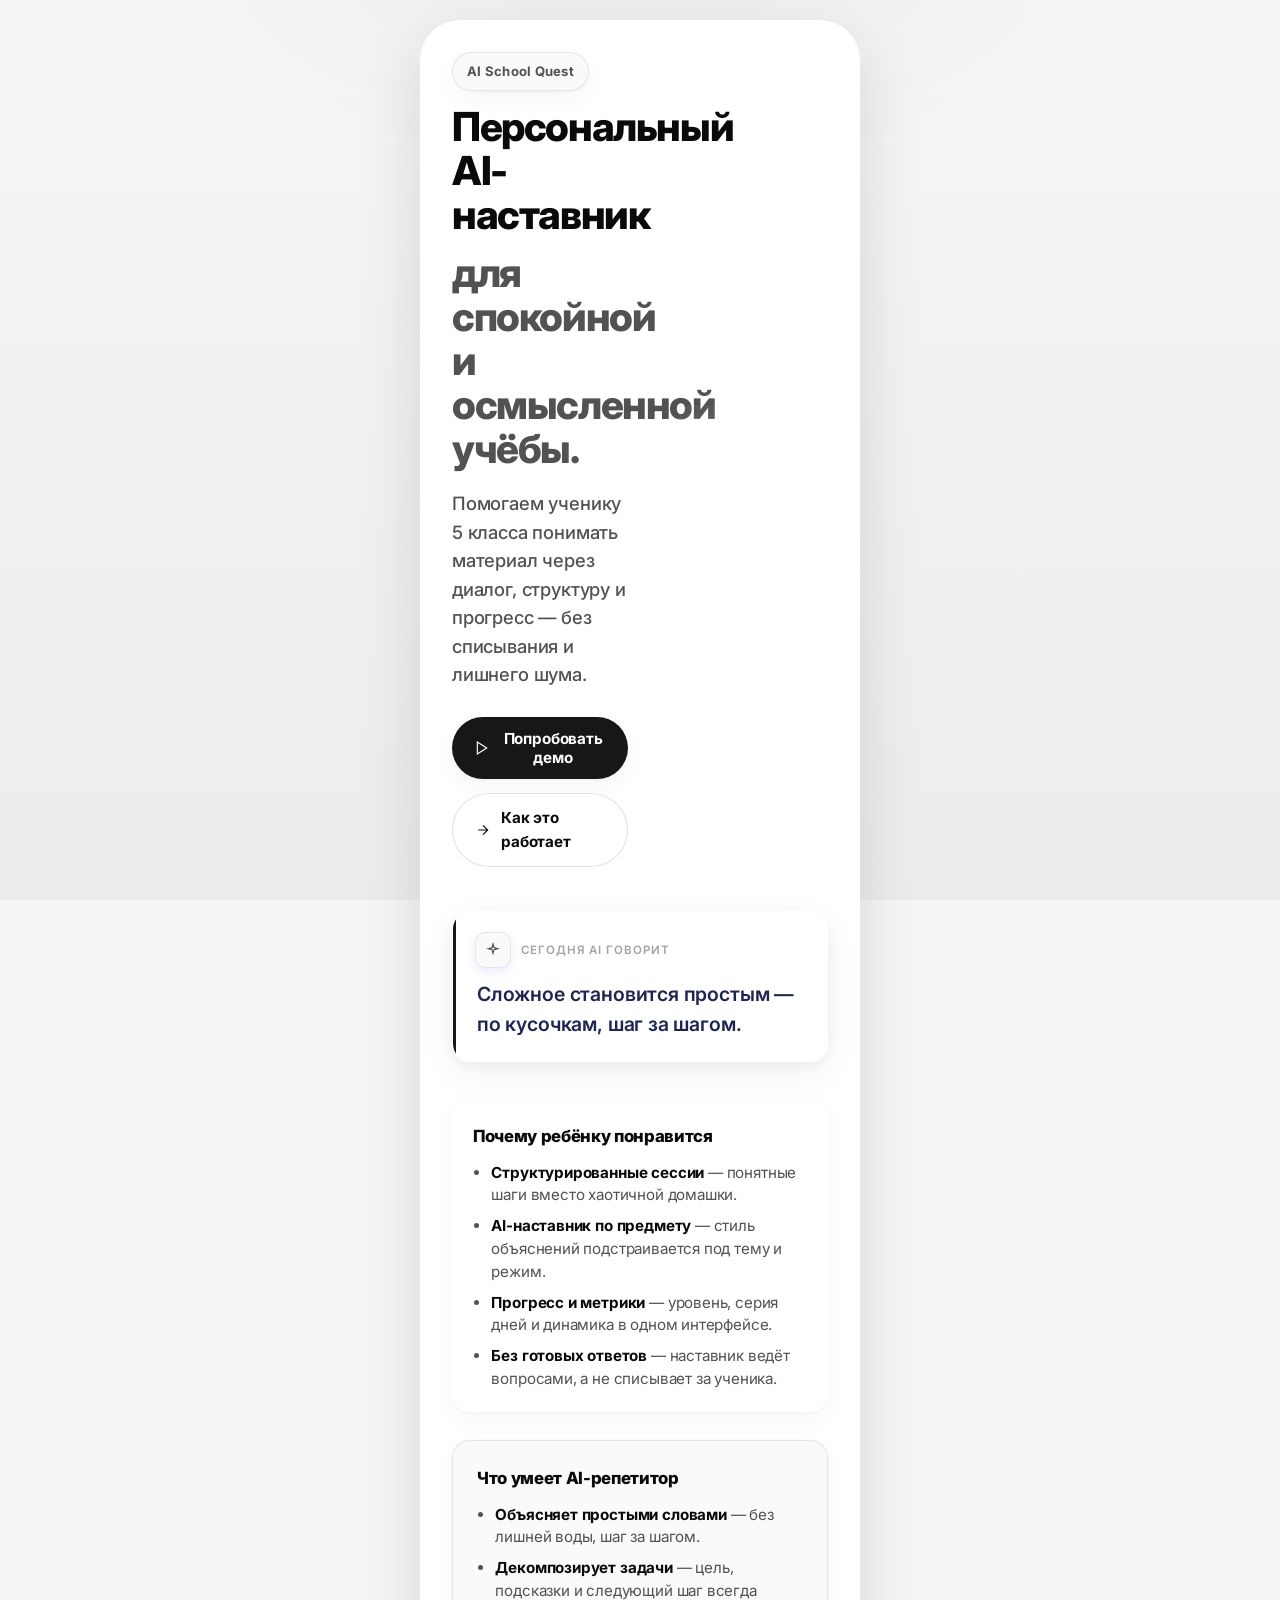
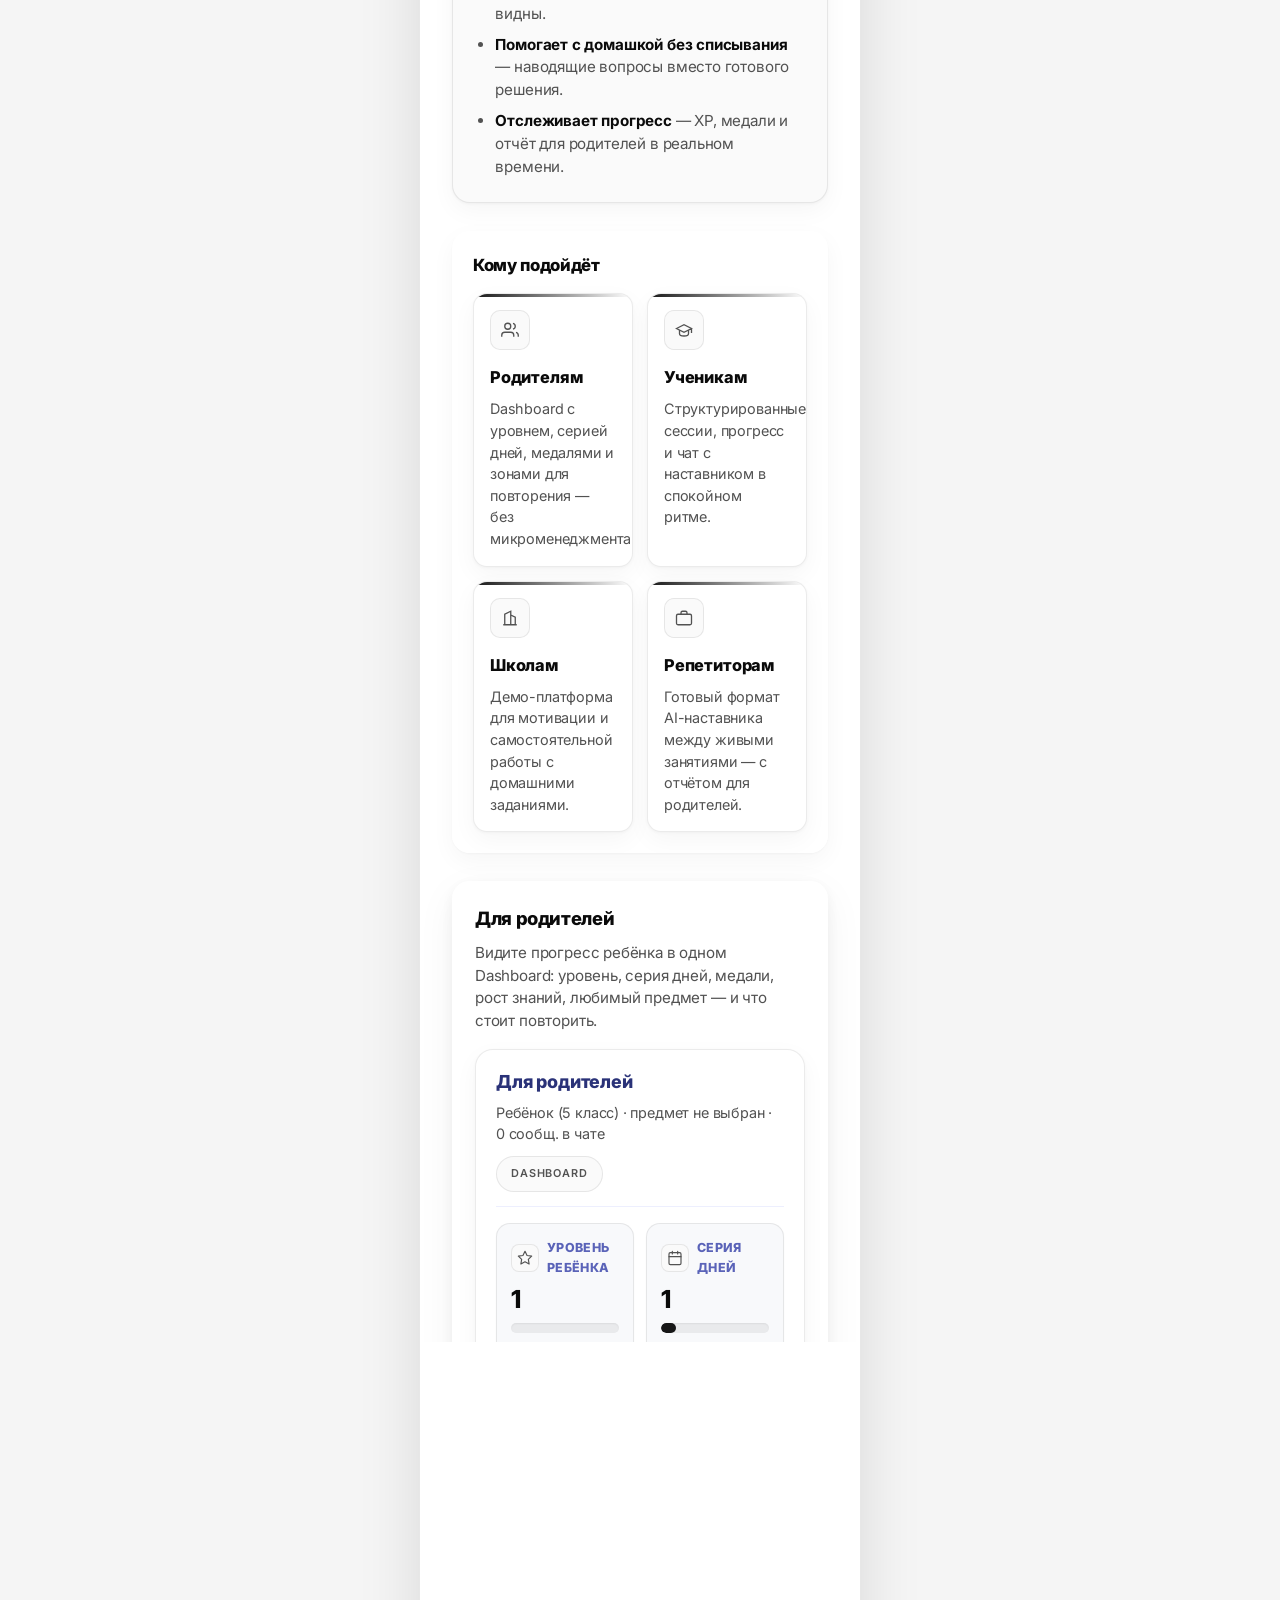
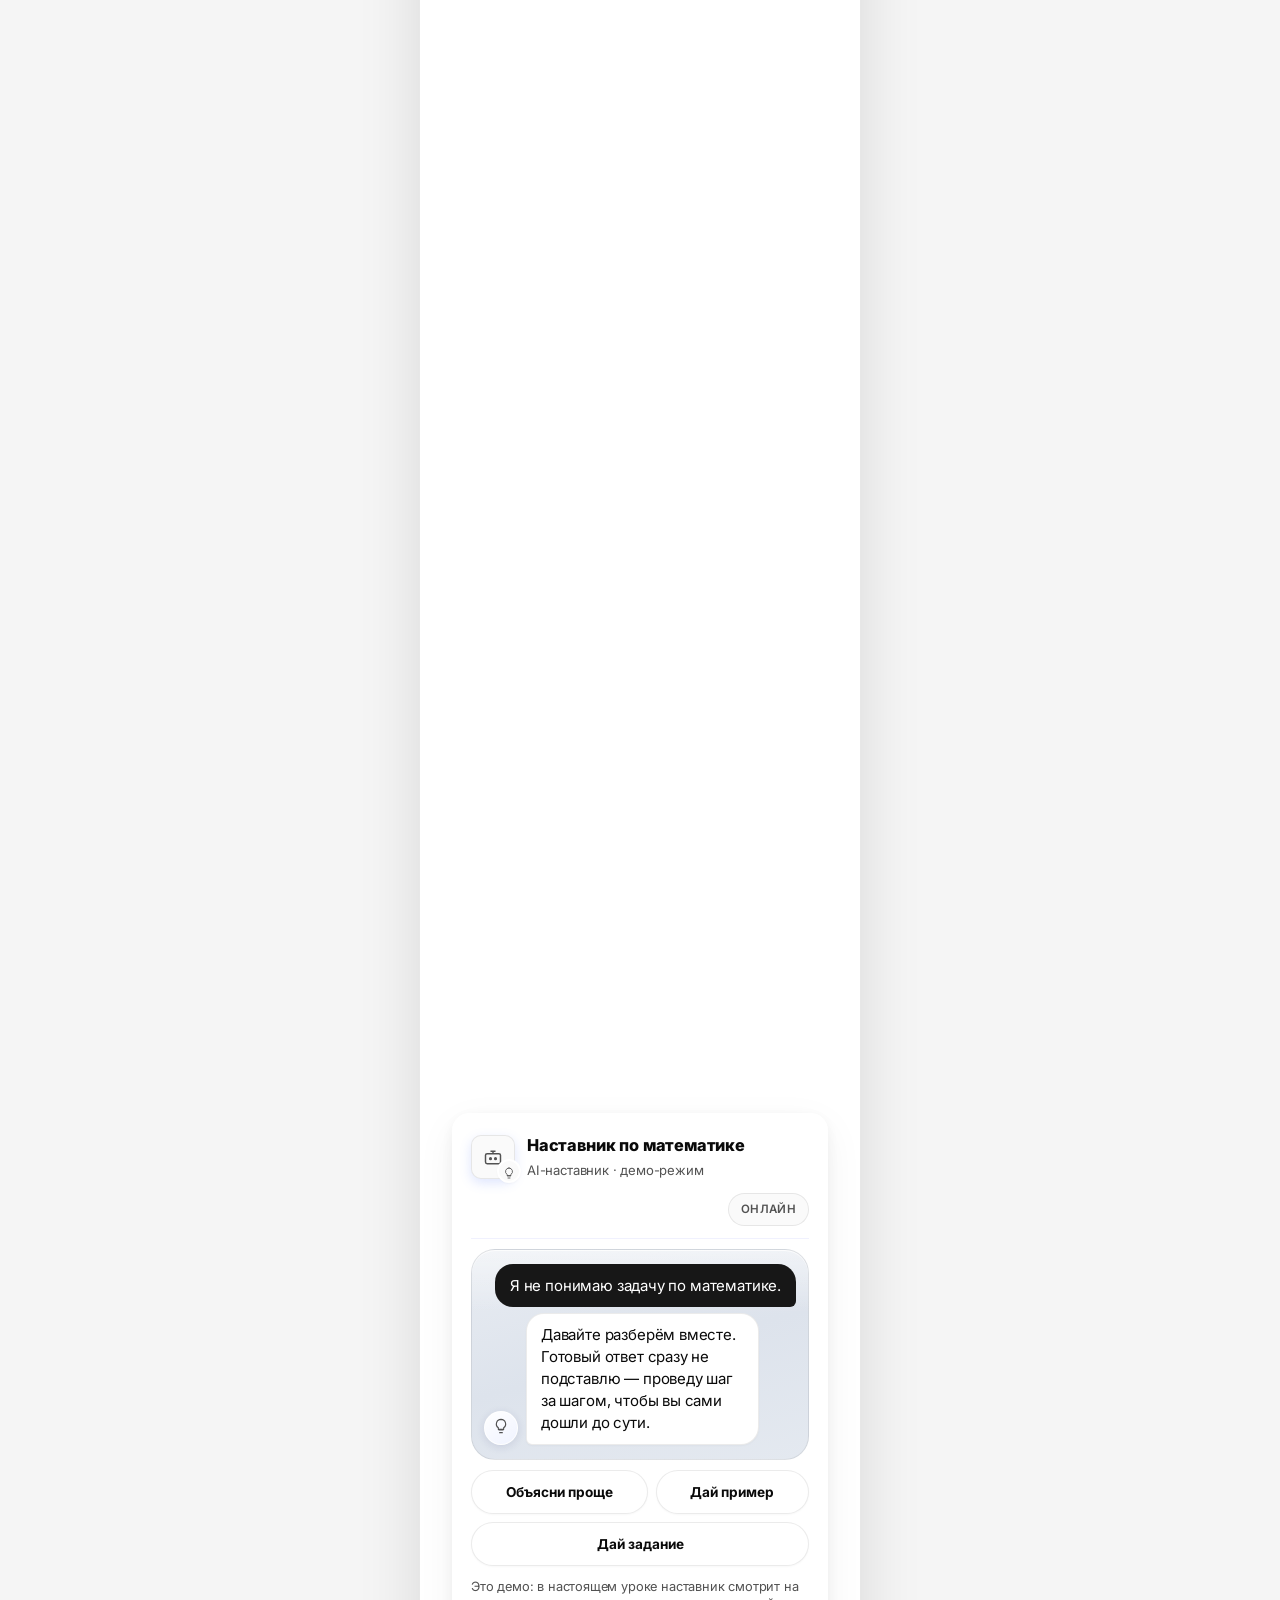
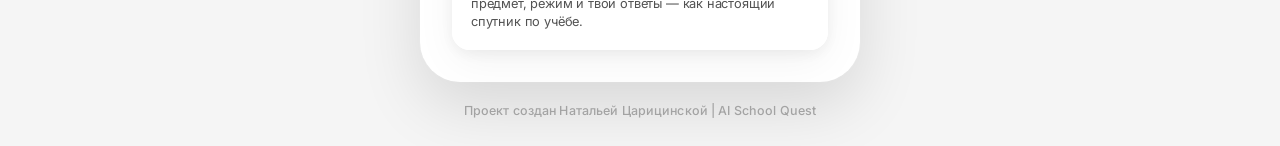
==== commit 7ceb4877: "замена эмодзи" ====
--- a/index.html
+++ b/index.html
@@ -3,13 +3,13 @@
 <head>
   <meta charset="UTF-8">
   <meta name="viewport" content="width=device-width, initial-scale=1.0, viewport-fit=cover">
-  <meta name="theme-color" content="#0a84ff">
+  <meta name="theme-color" content="#0a0a0a">
   <meta name="apple-mobile-web-app-capable" content="yes">
   <meta name="apple-mobile-web-app-status-bar-style" content="default">
   <title>AI School Quest</title>
   <link rel="preconnect" href="https://fonts.googleapis.com">
   <link rel="preconnect" href="https://fonts.gstatic.com" crossorigin>
-  <link href="https://fonts.googleapis.com/css2?family=Inter:wght@400;500;600;700;800&family=Plus+Jakarta+Sans:wght@600;700;800&display=swap" rel="stylesheet">
+  <link href="https://fonts.googleapis.com/css2?family=Inter:wght@400;500;600;700&display=swap" rel="stylesheet">
   <link rel="stylesheet" href="style.css">
 </head>
 <body>
@@ -23,100 +23,48 @@
     <div class="bg-decoration bg-decoration--bottom" aria-hidden="true"></div>
 
     <section id="screen-start" class="screen screen--active card screen-start">
-      <div class="hero-ambient" aria-hidden="true">
-        <div class="hero-ambient__gradient"></div>
-        <div class="hero-particles">
-          <span class="hero-particle hero-particle--1"></span>
-          <span class="hero-particle hero-particle--2"></span>
-          <span class="hero-particle hero-particle--3"></span>
-          <span class="hero-particle hero-particle--4"></span>
-          <span class="hero-particle hero-particle--5"></span>
-          <span class="hero-particle hero-particle--6"></span>
-          <span class="hero-particle hero-particle--7"></span>
-          <span class="hero-particle hero-particle--8"></span>
-        </div>
-      </div>
-
       <div class="screen__content screen__content--start">
         <header class="start-hero" aria-label="AI School Quest — главный экран">
           <div class="start-hero__copy">
             <p class="badge badge--hero hero-fade hero-fade--1">AI School Quest</p>
             <h1 class="hero-title hero-title--emotional">
-              <span class="hero-line hero-fade hero-fade--2">Ребёнок не хочет делать уроки?</span>
-              <span class="hero-line hero-line--accent hero-fade hero-fade--3">Пусть он проходит их как игру.</span>
+              <span class="hero-line hero-fade hero-fade--2">Персональный AI-наставник</span>
+              <span class="hero-line hero-line--accent hero-fade hero-fade--3">для спокойной и осмысленной учёбы.</span>
             </h1>
             <p class="hero-subtitle hero-fade hero-fade--4">
-              AI School Quest — персональный AI-наставник, который помогает ученику 5 класса понимать материал, а не списывать ответы.
+              Помогаем ученику 5 класса понимать материал через диалог, структуру и прогресс — без списывания и лишнего шума.
             </p>
 
             <div class="hero-actions hero-fade hero-fade--5" role="group" aria-label="Действия на главной">
               <button type="button" id="demo-lesson-btn" class="btn btn--primary btn--hero-cta btn--touch">
-                <span class="btn__icon" aria-hidden="true">✅</span>
+                <span class="btn__icon" aria-hidden="true"><svg viewBox="0 0 24 24" fill="none" stroke="currentColor" stroke-width="1.75"><polygon points="5 3 19 12 5 21 5 3"/></svg></span>
                 Попробовать демо
               </button>
               <a href="#how-it-works" class="btn btn--ghost btn--hero-secondary btn--hero-cta btn--touch">
-                <span class="btn__icon" aria-hidden="true">✅</span>
+                <span class="btn__icon" aria-hidden="true"><svg viewBox="0 0 24 24" fill="none" stroke="currentColor" stroke-width="1.75"><path d="M5 12h14M12 5l7 7-7 7"/></svg></span>
                 Как это работает
               </a>
             </div>
           </div>
 
           <figure class="start-hero__visual hero-fade hero-fade--6" aria-hidden="true">
-            <svg class="hero-illustration" viewBox="0 0 420 360" xmlns="http://www.w3.org/2000/svg" role="img" aria-label="Ученик за ноутбуком и светящийся AI-наставник">
-              <defs>
-                <linearGradient id="heroGlow" x1="0%" y1="0%" x2="100%" y2="100%">
-                  <stop offset="0%" stop-color="#7f53ff" stop-opacity="0.35"/>
-                  <stop offset="100%" stop-color="#2ad1a3" stop-opacity="0.2"/>
-                </linearGradient>
-                <linearGradient id="mentorAura" x1="50%" y1="0%" x2="50%" y2="100%">
-                  <stop offset="0%" stop-color="#a78bfa"/>
-                  <stop offset="100%" stop-color="#5b7cfa"/>
-                </linearGradient>
-                <filter id="heroSoftGlow" x="-40%" y="-40%" width="180%" height="180%">
-                  <feGaussianBlur stdDeviation="12" result="blur"/>
-                  <feMerge>
-                    <feMergeNode in="blur"/>
-                    <feMergeNode in="SourceGraphic"/>
-                  </feMerge>
-                </filter>
-              </defs>
-              <ellipse cx="210" cy="320" rx="150" ry="18" fill="#1f2453" opacity="0.06"/>
-              <rect x="48" y="248" width="200" height="12" rx="6" fill="#e8ecff"/>
-              <rect x="72" y="218" width="152" height="34" rx="8" fill="#f5f7ff" stroke="#d3d9ff" stroke-width="1.5"/>
-              <rect x="88" y="168" width="120" height="72" rx="10" fill="#fff" stroke="#c5cff8" stroke-width="2"/>
-              <rect x="96" y="176" width="104" height="56" rx="6" fill="#eef2ff"/>
-              <rect x="102" y="182" width="48" height="6" rx="3" fill="#5b7cfa" opacity="0.5"/>
-              <rect x="102" y="194" width="72" height="4" rx="2" fill="#7f53ff" opacity="0.35"/>
-              <rect x="102" y="204" width="60" height="4" rx="2" fill="#2ad1a3" opacity="0.45"/>
-              <circle cx="148" cy="148" r="28" fill="#ffe8d6"/>
-              <path d="M120 148c0-16 12-28 28-28s28 12 28 28" fill="#3d2a1f"/>
-              <ellipse cx="148" cy="182" rx="34" ry="28" fill="#5b7cfa"/>
-              <circle cx="138" cy="144" r="3" fill="#3d2a1f"/>
-              <circle cx="158" cy="144" r="3" fill="#3d2a1f"/>
-              <path d="M142 154q6 4 12 0" stroke="#3d2a1f" stroke-width="2" fill="none" stroke-linecap="round"/>
-              <g class="hero-illustration__mentor" filter="url(#heroSoftGlow)">
-                <circle cx="300" cy="118" r="52" fill="url(#heroGlow)"/>
-                <circle cx="300" cy="108" r="38" fill="url(#mentorAura)" opacity="0.92"/>
-                <circle cx="300" cy="108" r="48" fill="none" stroke="#a78bfa" stroke-width="2" opacity="0.5"/>
-                <circle cx="288" cy="100" r="5" fill="#fff"/>
-                <circle cx="312" cy="100" r="5" fill="#fff"/>
-                <circle cx="288" cy="100" r="2" fill="#3a2db8"/>
-                <circle cx="312" cy="100" r="2" fill="#3a2db8"/>
-                <path d="M292 118q8 6 16 0" stroke="#fff" stroke-width="2.5" fill="none" stroke-linecap="round"/>
-                <path d="M268 148c8-20 24-32 32-32s24 12 32 32" fill="url(#mentorAura)" opacity="0.85"/>
-                <rect x="276" y="168" width="48" height="8" rx="4" fill="#2ad1a3" opacity="0.7"/>
-                <text x="300" y="172" text-anchor="middle" font-size="7" font-family="Segoe UI, sans-serif" fill="#fff" font-weight="700">AI</text>
-              </g>
-              <path d="M248 130 Q274 108 288 100" stroke="#c4b5fd" stroke-width="2" fill="none" stroke-dasharray="4 6" opacity="0.7"/>
-              <circle cx="248" cy="130" r="4" fill="#2ad1a3"/>
-              <circle cx="288" cy="100" r="4" fill="#fd5e9a"/>
+            <svg class="hero-visual" viewBox="0 0 320 280" xmlns="http://www.w3.org/2000/svg" role="img" aria-label="Абстрактная визуализация AI-интерфейса">
+              <rect x="24" y="32" width="272" height="216" rx="20" fill="rgba(255,255,255,0.04)" stroke="rgba(255,255,255,0.12)" stroke-width="1"/>
+              <rect x="44" y="56" width="120" height="8" rx="4" fill="rgba(255,255,255,0.18)"/>
+              <rect x="44" y="76" width="88" height="6" rx="3" fill="rgba(255,255,255,0.08)"/>
+              <rect x="44" y="108" width="232" height="112" rx="14" fill="rgba(255,255,255,0.03)" stroke="rgba(255,255,255,0.08)"/>
+              <circle cx="72" cy="148" r="16" fill="rgba(255,255,255,0.06)" stroke="rgba(255,255,255,0.14)"/>
+              <rect x="98" y="136" width="140" height="10" rx="5" fill="rgba(255,255,255,0.1)"/>
+              <rect x="98" y="154" width="96" height="8" rx="4" fill="rgba(255,255,255,0.06)"/>
+              <rect x="44" y="236" width="64" height="6" rx="3" fill="rgba(255,255,255,0.12)"/>
+              <path class="hero-visual__pulse" d="M228 148h24" stroke="rgba(255,255,255,0.35)" stroke-width="1.5" stroke-linecap="round"/>
             </svg>
           </figure>
         </header>
 
         <blockquote id="ai-quote-today" class="ai-quote-card hero-fade hero-fade--7" aria-label="Сегодня AI говорит">
           <div class="ai-quote-card__head">
-            <span class="ai-quote-card__icon" aria-hidden="true">✨</span>
+            <span class="ai-quote-card__icon" aria-hidden="true"><svg viewBox="0 0 24 24" fill="none" stroke="currentColor" stroke-width="1.75"><path d="M12 3l1.5 5.5L19 10l-5.5 1.5L12 17l-1.5-5.5L5 10l5.5-1.5L12 3z"/></svg></span>
             <p class="ai-quote-card__label">Сегодня AI говорит</p>
           </div>
           <p id="ai-quote-text" class="ai-quote-card__text"></p>
@@ -126,20 +74,20 @@
           <section class="why-kids" aria-label="Почему ребёнку понравится">
             <h2 class="why-kids__title">Почему ребёнку понравится</h2>
             <ul class="why-kids__list">
-              <li><strong>Обучение как игра</strong> — задания ощущаются как квест, а не скучная тетрадь.</li>
-              <li><strong>Герои-наставники</strong> — каждый предмет со своим персонажем и стилем общения.</li>
-              <li><strong>XP и медали</strong> — видно прогресс, хочется возвращаться и «прокачиваться».</li>
-              <li><strong>Помощь с домашкой без готовых ответов</strong> — наставник ведёт вопросами, а не списывает за тебя.</li>
+              <li><strong>Структурированные сессии</strong> — понятные шаги вместо хаотичной домашки.</li>
+              <li><strong>AI-наставник по предмету</strong> — стиль объяснений подстраивается под тему и режим.</li>
+              <li><strong>Прогресс и метрики</strong> — уровень, серия дней и динамика в одном интерфейсе.</li>
+              <li><strong>Без готовых ответов</strong> — наставник ведёт вопросами, а не списывает за ученика.</li>
             </ul>
           </section>
 
           <section class="what-tutor" aria-label="Что умеет AI-репетитор">
             <h2 class="what-tutor__title">Что умеет AI-репетитор</h2>
             <ul class="what-tutor__list">
-              <li><strong>Объясняет простыми словами</strong> — без «взрослой» воды, шаг за шагом.</li>
-              <li><strong>Превращает задания в квесты</strong> — цель, подсказки, чувство приключения.</li>
-              <li><strong>Помогает с домашкой без готового списывания</strong> — наводящие вопросы вместо готового решения.</li>
-              <li><strong>Мотивирует XP и медалями</strong> — ребёнок видит рост и хочет продолжать.</li>
+              <li><strong>Объясняет простыми словами</strong> — без лишней воды, шаг за шагом.</li>
+              <li><strong>Декомпозирует задачи</strong> — цель, подсказки и следующий шаг всегда видны.</li>
+              <li><strong>Помогает с домашкой без списывания</strong> — наводящие вопросы вместо готового решения.</li>
+              <li><strong>Отслеживает прогресс</strong> — XP, медали и отчёт для родителей в реальном времени.</li>
             </ul>
           </section>
 
@@ -147,22 +95,22 @@
             <h2 class="audience__title">Кому подойдёт</h2>
             <div class="audience__grid">
               <article class="audience-card audience-card--parents">
-                <span class="audience-card__emoji" aria-hidden="true">👨‍👩‍👧</span>
+                <span class="audience-card__icon" aria-hidden="true"><svg viewBox="0 0 24 24" fill="none" stroke="currentColor" stroke-width="1.75"><path d="M17 21v-2a4 4 0 0 0-4-4H5a4 4 0 0 0-4 4v2"/><circle cx="9" cy="7" r="4"/><path d="M23 21v-2a4 4 0 0 0-3-3.87M16 3.13a4 4 0 0 1 0 7.75"/></svg></span>
                 <h3 class="audience-card__heading">Родителям</h3>
                 <p class="audience-card__text">Dashboard с уровнем, серией дней, медалями и зонами для повторения — без микроменеджмента.</p>
               </article>
               <article class="audience-card audience-card--students">
-                <span class="audience-card__emoji" aria-hidden="true">🎒</span>
+                <span class="audience-card__icon" aria-hidden="true"><svg viewBox="0 0 24 24" fill="none" stroke="currentColor" stroke-width="1.75"><path d="M22 10v6M2 10l10-5 10 5-10 5z"/><path d="M6 12v5c0 2 3 3 6 3s6-1 6-3v-5"/></svg></span>
                 <h3 class="audience-card__heading">Ученикам</h3>
-                <p class="audience-card__text">Учёба как квест: герои, XP, медали и чат с наставником вместо скуки.</p>
+                <p class="audience-card__text">Структурированные сессии, прогресс и чат с наставником в спокойном ритме.</p>
               </article>
               <article class="audience-card audience-card--schools">
-                <span class="audience-card__emoji" aria-hidden="true">🏫</span>
+                <span class="audience-card__icon" aria-hidden="true"><svg viewBox="0 0 24 24" fill="none" stroke="currentColor" stroke-width="1.75"><path d="M3 21h18M5 21V7l8-4v18M19 21V11l-6-3"/></svg></span>
                 <h3 class="audience-card__heading">Школам</h3>
                 <p class="audience-card__text">Демо-платформа для мотивации и самостоятельной работы с домашними заданиями.</p>
               </article>
               <article class="audience-card audience-card--tutors">
-                <span class="audience-card__emoji" aria-hidden="true">📋</span>
+                <span class="audience-card__icon" aria-hidden="true"><svg viewBox="0 0 24 24" fill="none" stroke="currentColor" stroke-width="1.75"><rect x="2" y="7" width="20" height="14" rx="2"/><path d="M16 7V5a2 2 0 0 0-2-2h-4a2 2 0 0 0-2 2v2"/></svg></span>
                 <h3 class="audience-card__heading">Репетиторам</h3>
                 <p class="audience-card__text">Готовый формат AI-наставника между живыми занятиями — с отчётом для родителей.</p>
               </article>
@@ -183,11 +131,11 @@
           <section class="demo-messenger" aria-label="Демо-чат с наставником">
             <div class="demo-messenger__head">
               <div class="demo-messenger__avatar-wrap">
-                <span class="demo-messenger__avatar" aria-hidden="true">🧙‍♂️</span>
-                <span id="demo-mentor-mood" class="mentor-mood__emoji mentor-mood__emoji--badge" aria-hidden="true">😊</span>
+                <span class="demo-messenger__avatar" aria-hidden="true"><svg viewBox="0 0 24 24" fill="none" stroke="currentColor" stroke-width="1.75"><rect x="3" y="8" width="18" height="12" rx="2"/><path d="M12 8V5M9 5h6"/><circle cx="9" cy="14" r="1"/><circle cx="15" cy="14" r="1"/></svg></span>
+                <span id="demo-mentor-mood" class="mentor-mood__icon mentor-mood__icon--badge" aria-hidden="true"></span>
               </div>
               <div>
-                <p class="demo-messenger__peer">Математик-маг</p>
+                <p class="demo-messenger__peer">Наставник по математике</p>
                 <p class="demo-messenger__meta">AI-наставник · демо-режим</p>
               </div>
               <span class="demo-messenger__online">онлайн</span>
@@ -272,10 +220,10 @@
           <div class="chat-header__mentor">
             <p class="chat-label">Наставник</p>
             <div class="mentor-mood" id="mentor-mood" aria-live="polite">
-              <span id="mentor-mood-emoji" class="mentor-mood__emoji" aria-hidden="true">😊</span>
+              <span id="mentor-mood-emoji" class="mentor-mood__icon" aria-hidden="true"></span>
               <div class="mentor-mood__info">
                 <p id="chat-hero" class="chat-value">—</p>
-                <p id="mentor-mood-label" class="mentor-mood__label">Рад помочь!</p>
+                <p id="mentor-mood-label" class="mentor-mood__label">Готов помочь</p>
               </div>
             </div>
           </div>
--- a/style.css
+++ b/style.css
@@ -5,59 +5,51 @@
 }
 
 :root {
-  /* Apple Education × Khan Academy × Duolingo × Notion */
-  --color-ink: #191919;
-  --color-ink-soft: #6b6b6b;
-  --color-ink-muted: #9b9b9b;
+  --color-ink: #0a0a0a;
+  --color-ink-soft: #525252;
+  --color-ink-muted: #a3a3a3;
   --color-surface: #ffffff;
-  --color-blue: #0a84ff;
-  --color-blue-soft: #64b5ff;
-  --color-teal: #1cb0a6;
-  --color-teal-dark: #0d9b92;
-  --color-green: #58cc02;
-  --color-green-dark: #46a302;
-  --color-purple: #7c5cfc;
-  --color-coral: #ff6b6b;
-  --color-gold: #ffc800;
+  --color-surface-muted: #fafafa;
+  --color-border: rgba(0, 0, 0, 0.08);
+  --color-border-strong: rgba(0, 0, 0, 0.12);
+  --color-accent: #171717;
+  --color-accent-hover: #262626;
 
   --text-main: var(--color-ink);
   --text-soft: var(--color-ink-soft);
-  --accent: var(--color-teal);
-  --accent-dark: var(--color-teal-dark);
-  --warning: var(--color-gold);
-
-  --glass-bg: rgba(255, 255, 255, 0.72);
-  --glass-bg-strong: rgba(255, 255, 255, 0.88);
-  --glass-border: rgba(255, 255, 255, 0.65);
-  --glass-border-subtle: rgba(0, 0, 0, 0.06);
-  --glass-blur: blur(24px) saturate(180%);
-
-  --shadow-xs: 0 1px 2px rgba(0, 0, 0, 0.04);
-  --shadow-sm: 0 2px 8px rgba(0, 0, 0, 0.04), 0 1px 2px rgba(0, 0, 0, 0.03);
-  --shadow-md: 0 8px 24px rgba(0, 0, 0, 0.06), 0 2px 6px rgba(0, 0, 0, 0.04);
-  --shadow-lg: 0 20px 50px rgba(0, 0, 0, 0.08), 0 8px 20px rgba(0, 0, 0, 0.04);
-  --shadow-xl: 0 32px 80px rgba(0, 0, 0, 0.12), 0 12px 32px rgba(0, 0, 0, 0.06);
-  --shadow-glow-teal: 0 8px 28px rgba(28, 176, 166, 0.28);
-  --shadow-glow-blue: 0 8px 28px rgba(10, 132, 255, 0.22);
-  --shadow-inset: inset 0 1px 0 rgba(255, 255, 255, 0.85);
-
-  --radius-xl: 32px;
-  --radius-lg: 22px;
-  --radius-md: 16px;
-  --radius-sm: 12px;
+  --accent: var(--color-accent);
+  --accent-dark: #000000;
+
+  --glass-bg: rgba(255, 255, 255, 0.68);
+  --glass-bg-strong: rgba(255, 255, 255, 0.82);
+  --glass-border: rgba(255, 255, 255, 0.5);
+  --glass-border-subtle: var(--color-border);
+  --glass-blur: blur(20px) saturate(140%);
+
+  --shadow-xs: 0 1px 2px rgba(0, 0, 0, 0.03);
+  --shadow-sm: 0 1px 3px rgba(0, 0, 0, 0.04), 0 8px 24px rgba(0, 0, 0, 0.04);
+  --shadow-md: 0 4px 16px rgba(0, 0, 0, 0.06), 0 12px 40px rgba(0, 0, 0, 0.05);
+  --shadow-lg: 0 12px 40px rgba(0, 0, 0, 0.08);
+  --shadow-xl: 0 24px 64px rgba(0, 0, 0, 0.12);
+  --shadow-inset: inset 0 1px 0 rgba(255, 255, 255, 0.7);
+
+  --radius-xl: 24px;
+  --radius-lg: 18px;
+  --radius-md: 14px;
+  --radius-sm: 10px;
   --radius-pill: 999px;
 
-  --section-gap: 20px;
-  --content-pad: clamp(18px, 4.5vw, 28px);
+  --section-gap: 28px;
+  --content-pad: clamp(24px, 5vw, 32px);
   --app-max: 440px;
   --ease-out-expo: cubic-bezier(0.22, 1, 0.36, 1);
-  --ease-spring: cubic-bezier(0.34, 1.25, 0.64, 1);
-  --duration-fast: 0.2s;
-  --duration-normal: 0.35s;
-  --duration-slow: 0.55s;
+  --ease-spring: cubic-bezier(0.34, 1.1, 0.64, 1);
+  --duration-fast: 0.18s;
+  --duration-normal: 0.32s;
+  --duration-slow: 0.5s;
 
   --font-sans: "Inter", -apple-system, BlinkMacSystemFont, "SF Pro Text", "Segoe UI", sans-serif;
-  --font-display: "Plus Jakarta Sans", var(--font-sans);
+  --font-display: var(--font-sans);
 }
 
 * {
@@ -70,19 +62,19 @@
   min-height: 100dvh;
   font-family: var(--font-sans);
   color: var(--text-main);
-  background: #0f1419;
+  background: #f5f5f5;
   display: flex;
   flex-direction: column;
   align-items: center;
-  padding: max(12px, env(safe-area-inset-top)) 12px calc(12px + env(safe-area-inset-bottom, 0));
-  gap: 10px;
-  line-height: 1.55;
+  padding: max(16px, env(safe-area-inset-top)) 16px calc(16px + env(safe-area-inset-bottom, 0));
+  gap: 12px;
+  line-height: 1.6;
+  letter-spacing: -0.011em;
   -webkit-font-smoothing: antialiased;
   -moz-osx-font-smoothing: grayscale;
   text-rendering: optimizeLegibility;
 }
 
-/* Ambient background — premium app shell */
 .app-shell {
   position: fixed;
   inset: 0;
@@ -90,49 +82,12 @@
   overflow: hidden;
   pointer-events: none;
   background:
-    radial-gradient(ellipse 80% 60% at 20% 10%, rgba(10, 132, 255, 0.35) 0%, transparent 55%),
-    radial-gradient(ellipse 70% 55% at 85% 20%, rgba(124, 92, 252, 0.28) 0%, transparent 50%),
-    radial-gradient(ellipse 60% 50% at 50% 95%, rgba(28, 176, 166, 0.22) 0%, transparent 55%),
-    linear-gradient(165deg, #0f1419 0%, #1a2332 45%, #121820 100%);
+    radial-gradient(ellipse 70% 50% at 50% -10%, rgba(0, 0, 0, 0.04) 0%, transparent 60%),
+    linear-gradient(180deg, #f5f5f5 0%, #ececec 100%);
 }
 
 .app-shell__orb {
-  position: absolute;
-  border-radius: 50%;
-  filter: blur(60px);
-  opacity: 0.55;
-  animation: orbFloat 18s var(--ease-out-expo) infinite alternate;
-}
-
-.app-shell__orb--1 {
-  width: 320px;
-  height: 320px;
-  top: -8%;
-  left: -10%;
-  background: rgba(10, 132, 255, 0.45);
-}
-
-.app-shell__orb--2 {
-  width: 280px;
-  height: 280px;
-  top: 35%;
-  right: -12%;
-  background: rgba(124, 92, 252, 0.38);
-  animation-delay: -6s;
-}
-
-.app-shell__orb--3 {
-  width: 240px;
-  height: 240px;
-  bottom: -5%;
-  left: 25%;
-  background: rgba(28, 176, 166, 0.32);
-  animation-delay: -12s;
-}
-
-@keyframes orbFloat {
-  0% { transform: translate(0, 0) scale(1); }
-  100% { transform: translate(24px, -18px) scale(1.08); }
+  display: none;
 }
 
 .app {
@@ -161,37 +116,16 @@
   position: relative;
   z-index: 1;
   text-align: center;
-  font-size: 0.8rem;
+  font-size: 0.78rem;
   font-weight: 500;
-  color: rgba(255, 255, 255, 0.55);
+  color: var(--color-ink-muted);
   letter-spacing: 0.01em;
   padding: 8px 12px calc(6px + env(safe-area-inset-bottom, 0));
   line-height: 1.45;
 }
 
 .bg-decoration {
-  position: absolute;
-  z-index: 0;
-  border-radius: 50%;
-  filter: blur(40px);
-  opacity: 0.4;
-  pointer-events: none;
-}
-
-.bg-decoration--top {
-  width: 140px;
-  height: 140px;
-  top: -20px;
-  right: -15px;
-  background: rgba(255, 200, 0, 0.35);
-}
-
-.bg-decoration--bottom {
-  width: 180px;
-  height: 180px;
-  bottom: -40px;
-  left: -30px;
-  background: rgba(28, 176, 166, 0.3);
+  display: none;
 }
 
 .card {
@@ -249,7 +183,7 @@
   gap: clamp(10px, 2.5vw, 14px);
   grid-template-rows: auto auto auto auto 1fr auto auto auto auto;
   min-height: min(680px, calc(100dvh - 80px));
-  background: linear-gradient(180deg, #f8f9fb 0%, #ffffff 100%);
+  background: var(--color-surface);
 }
 
 h1,
@@ -269,7 +203,7 @@
 /* —— Стартовый hero —— */
 .screen-start {
   overflow: hidden;
-  background: linear-gradient(180deg, #fafbfc 0%, #ffffff 42%, #f6f8fa 100%);
+  background: var(--color-surface);
 }
 
 .screen__content--start {
@@ -386,10 +320,7 @@
 }
 
 .hero-line--accent {
-  background: linear-gradient(120deg, var(--color-blue) 0%, var(--color-purple) 50%, var(--color-teal) 100%);
-  -webkit-background-clip: text;
-  background-clip: text;
-  color: transparent;
+  color: var(--color-ink-soft);
 }
 
 .hero-subtitle {
@@ -518,9 +449,9 @@
   left: 0;
   top: 0;
   bottom: 0;
-  width: 4px;
-  border-radius: 4px 0 0 4px;
-  background: linear-gradient(180deg, var(--color-purple) 0%, var(--color-blue) 50%, var(--color-teal) 100%);
+  width: 3px;
+  border-radius: 3px 0 0 3px;
+  background: var(--color-accent);
 }
 
 .ai-quote-card__head {
@@ -543,11 +474,11 @@
 
 .ai-quote-card__label {
   margin: 0;
-  font-size: 0.78rem;
-  font-weight: 800;
-  letter-spacing: 0.06em;
+  font-size: 0.72rem;
+  font-weight: 600;
+  letter-spacing: 0.08em;
   text-transform: uppercase;
-  color: var(--color-blue);
+  color: var(--color-ink-muted);
 }
 
 .ai-quote-card__text {
@@ -696,9 +627,9 @@
 
 .what-tutor {
   margin-top: var(--section-gap);
-  padding: 20px;
-  background: rgba(28, 176, 166, 0.06);
-  border: 1px solid rgba(28, 176, 166, 0.12);
+  padding: 24px;
+  background: var(--color-surface-muted);
+  border: 1px solid var(--color-border);
   border-radius: var(--radius-lg);
   text-align: left;
   box-shadow: var(--shadow-sm);
@@ -707,7 +638,7 @@
 .what-tutor__title {
   font-family: var(--font-display);
   font-size: 1.05rem;
-  color: var(--color-teal-dark);
+  color: var(--text-main);
   margin-bottom: 12px;
   font-weight: 800;
   letter-spacing: -0.02em;
@@ -761,7 +692,7 @@
 }
 
 .audience-card {
-  --audience-accent: var(--color-purple);
+  --audience-accent: var(--color-accent);
   position: relative;
   padding: 16px;
   border-radius: var(--radius-md);
@@ -791,27 +722,28 @@
   border-color: rgba(0, 0, 0, 0.08);
 }
 
-.audience-card--parents {
-  --audience-accent: #ff6b9d;
-}
-
-.audience-card--students {
-  --audience-accent: var(--color-blue);
-}
-
-.audience-card--schools {
-  --audience-accent: var(--color-teal);
-}
-
+.audience-card--parents,
+.audience-card--students,
+.audience-card--schools,
 .audience-card--tutors {
-  --audience-accent: var(--color-gold);
-}
-
-.audience-card__emoji {
-  display: block;
-  font-size: 1.65rem;
-  line-height: 1;
-  margin-bottom: 10px;
+  --audience-accent: var(--color-accent);
+}
+
+.audience-card__icon {
+  display: grid;
+  place-items: center;
+  width: 40px;
+  height: 40px;
+  margin-bottom: 14px;
+  border-radius: var(--radius-sm);
+  background: var(--color-surface-muted);
+  border: 1px solid var(--color-border);
+  color: var(--color-ink-soft);
+}
+
+.audience-card__icon svg {
+  width: 18px;
+  height: 18px;
 }
 
 .audience-card__heading {
@@ -879,8 +811,9 @@
 
 .badge {
   display: inline-block;
-  background: rgba(10, 132, 255, 0.08);
-  color: var(--color-blue);
+  background: var(--color-surface-muted);
+  color: var(--color-ink-soft);
+  border: 1px solid var(--color-border);
   font-weight: 700;
   border-radius: var(--radius-pill);
   padding: 8px 14px;
@@ -918,31 +851,26 @@
 .btn--primary {
   margin-top: 24px;
   color: #fff;
-  background: linear-gradient(180deg, var(--color-green) 0%, var(--color-green-dark) 100%);
-  box-shadow:
-    0 4px 0 #3d8c02,
-    var(--shadow-glow-teal);
-  border-bottom: 2px solid rgba(0, 0, 0, 0.08);
+  background: var(--color-accent);
+  box-shadow: var(--shadow-sm);
 }
 
 .btn--primary:hover {
-  background: linear-gradient(180deg, #65e005 0%, var(--color-green) 100%);
-  box-shadow:
-    0 5px 0 #3d8c02,
-    0 12px 32px rgba(88, 204, 2, 0.35);
+  background: var(--color-accent-hover);
+  box-shadow: var(--shadow-md);
 }
 
 .btn--primary:active {
-  box-shadow:
-    0 2px 0 #3d8c02,
-    0 4px 12px rgba(88, 204, 2, 0.2);
+  transform: translateY(1px) scale(0.99);
+  box-shadow: var(--shadow-xs);
 }
 
 .btn--ghost {
   margin-top: 18px;
-  background: rgba(0, 0, 0, 0.04);
+  background: var(--color-surface);
   color: var(--text-main);
-  box-shadow: var(--shadow-xs);
+  border: 1px solid var(--color-border-strong);
+  box-shadow: none;
 }
 
 .btn--ghost.btn--touch-wide {
@@ -1017,9 +945,21 @@
   transition-duration: 0.1s;
 }
 
-.choice-card__emoji {
-  font-size: 1.7rem;
-  margin-bottom: 8px;
+.choice-card__icon {
+  display: grid;
+  place-items: center;
+  width: 40px;
+  height: 40px;
+  margin-bottom: 12px;
+  border-radius: var(--radius-sm);
+  background: var(--color-surface-muted);
+  border: 1px solid var(--color-border);
+  color: var(--color-ink-soft);
+}
+
+.choice-card__icon svg {
+  width: 18px;
+  height: 18px;
 }
 
 .choice-card__title {
@@ -1042,8 +982,8 @@
 }
 
 .mentor-card {
-  --mentor-accent: var(--color-purple);
-  --mentor-accent-soft: #b8a4ff;
+  --mentor-accent: var(--color-accent);
+  --mentor-accent-soft: var(--color-ink-muted);
   position: relative;
   display: flex;
   flex-direction: column;
@@ -1266,37 +1206,49 @@
   margin-top: 4px;
 }
 
+.mentor-mood__icon,
 .mentor-mood__emoji {
   display: grid;
   place-items: center;
-  width: 44px;
-  height: 44px;
-  font-size: 1.65rem;
-  line-height: 1;
-  border-radius: var(--radius-md);
-  background: var(--color-surface);
-  border: 1px solid var(--glass-border-subtle);
-  box-shadow: var(--shadow-sm);
+  width: 40px;
+  height: 40px;
+  border-radius: var(--radius-sm);
+  background: var(--color-surface-muted);
+  border: 1px solid var(--color-border);
+  color: var(--color-ink-soft);
   transition:
     transform var(--duration-normal) var(--ease-spring),
-    opacity var(--duration-normal) ease,
-    box-shadow var(--duration-normal) ease;
-}
-
+    opacity var(--duration-normal) ease;
+}
+
+.mentor-mood__icon svg,
+.mentor-mood__icon-svg svg,
+.mentor-mood__emoji svg {
+  width: 18px;
+  height: 18px;
+}
+
+.mentor-mood__icon--badge,
 .mentor-mood__emoji--badge {
   position: absolute;
   right: -6px;
   bottom: -4px;
-  width: 30px;
-  height: 30px;
-  font-size: 1rem;
+  width: 24px;
+  height: 24px;
   border-radius: 50%;
-  border: 2px solid #fff;
-  box-shadow: 0 3px 10px rgba(53, 64, 172, 0.15);
-}
-
+  border: 2px solid var(--color-surface);
+  box-shadow: var(--shadow-xs);
+}
+
+.mentor-mood__icon--badge svg,
+.mentor-mood__emoji--badge svg {
+  width: 12px;
+  height: 12px;
+}
+
+.mentor-mood__icon--pop,
 .mentor-mood__emoji--pop {
-  animation: mentorEmotionPop 0.55s cubic-bezier(0.34, 1.45, 0.64, 1);
+  animation: mentorEmotionPop 0.45s var(--ease-spring);
 }
 
 @keyframes mentorEmotionPop {
@@ -1327,8 +1279,8 @@
 .mentor-mood__label {
   margin: 3px 0 0;
   font-size: 0.78rem;
-  font-weight: 600;
-  color: var(--color-blue);
+  font-weight: 500;
+  color: var(--color-ink-muted);
   line-height: 1.3;
   transition: opacity var(--duration-normal) ease;
 }
@@ -1343,8 +1295,10 @@
 }
 
 @media (prefers-reduced-motion: reduce) {
+  .mentor-mood__icon--pop,
   .mentor-mood__emoji--pop,
-  .msg-row__avatar--emotion {
+  .msg-row__avatar--emotion,
+  .hero-visual__pulse {
     animation: none;
   }
 }
@@ -1357,8 +1311,8 @@
 
 /* Блок прогресса */
 .progress {
-  background: rgba(255, 200, 0, 0.08);
-  border: 1px solid rgba(255, 200, 0, 0.18);
+  background: var(--color-surface-muted);
+  border: 1px solid var(--color-border);
   border-radius: var(--radius-lg);
   padding: 16px;
   box-shadow: var(--shadow-xs);
@@ -1395,9 +1349,8 @@
   height: 100%;
   width: 0%;
   border-radius: var(--radius-pill);
-  background: linear-gradient(90deg, var(--color-gold) 0%, #ff9f0a 100%);
-  transition: width var(--duration-slow) var(--ease-out-expo), box-shadow var(--duration-normal) ease;
-  box-shadow: 0 0 16px rgba(255, 200, 0, 0.4);
+  background: var(--color-accent);
+  transition: width var(--duration-slow) var(--ease-out-expo);
 }
 
 .xp-bar__fill--bump {
@@ -1421,8 +1374,8 @@
 
 /* Квестовый блок: цель дня, серия, достижения */
 .quest-panel {
-  background: rgba(28, 176, 166, 0.08);
-  border: 1px solid rgba(28, 176, 166, 0.14);
+  background: var(--color-surface-muted);
+  border: 1px solid var(--color-border);
   border-radius: var(--radius-lg);
   padding: 16px;
   box-shadow: var(--shadow-xs);
@@ -1437,7 +1390,7 @@
   display: flex;
   flex-wrap: wrap;
   gap: 14px;
-  color: var(--color-teal-dark);
+  color: var(--text-soft);
   font-weight: 600;
   font-size: 0.9rem;
 }
@@ -1449,8 +1402,8 @@
 
 .quest-panel__achievement {
   margin-top: 6px;
-  font-weight: 700;
-  color: var(--color-teal-dark);
+  font-weight: 600;
+  color: var(--text-main);
 }
 
 /* —— Для родителей: Dashboard —— */
@@ -1521,15 +1474,15 @@
 }
 
 .parent-dash__badge {
-  font-size: 0.7rem;
-  font-weight: 800;
+  font-size: 0.68rem;
+  font-weight: 600;
   letter-spacing: 0.08em;
   text-transform: uppercase;
-  color: #3f49c3;
-  background: linear-gradient(135deg, #eef0ff 0%, #e8faf5 100%);
+  color: var(--color-ink-soft);
+  background: var(--color-surface-muted);
   padding: 8px 14px;
-  border-radius: 999px;
-  border: 1px solid rgba(129, 141, 246, 0.25);
+  border-radius: var(--radius-pill);
+  border: 1px solid var(--color-border);
 }
 
 .parent-dash__grid {
@@ -1609,28 +1562,14 @@
   box-shadow: 0 0 12px rgba(10, 132, 255, 0.2);
 }
 
-.parent-dash__fill--level {
-  background: linear-gradient(90deg, var(--color-blue) 0%, var(--color-purple) 100%);
-}
-
-.parent-dash__fill--streak {
-  background: linear-gradient(90deg, #ff9f0a 0%, var(--color-coral) 100%);
-}
-
-.parent-dash__fill--medals {
-  background: linear-gradient(90deg, var(--color-gold) 0%, #ffe066 100%);
-}
-
-.parent-dash__fill--growth {
-  background: linear-gradient(90deg, var(--color-teal) 0%, var(--color-blue) 100%);
-}
-
-.parent-dash__fill--subject {
-  background: linear-gradient(90deg, var(--color-purple) 0%, var(--color-blue) 55%, var(--color-teal) 100%);
-}
-
+.parent-dash__fill--level,
+.parent-dash__fill--streak,
+.parent-dash__fill--medals,
+.parent-dash__fill--growth,
+.parent-dash__fill--subject,
 .parent-dash__fill--repeat {
-  background: linear-gradient(90deg, var(--color-coral) 0%, var(--color-gold) 100%);
+  background: var(--color-accent);
+  box-shadow: none;
 }
 
 .parent-dash__hint {
@@ -1653,14 +1592,10 @@
   border: 1px solid rgba(129, 141, 246, 0.12);
 }
 
-.parent-dash__insight--good {
-  background: linear-gradient(145deg, #f0fff8 0%, #fff 100%);
-  border-color: rgba(42, 209, 163, 0.22);
-}
-
+.parent-dash__insight--good,
 .parent-dash__insight--repeat {
-  background: linear-gradient(145deg, #fff8f4 0%, #fff 100%);
-  border-color: rgba(253, 94, 154, 0.18);
+  background: var(--color-surface-muted);
+  border-color: var(--color-border);
 }
 
 .parent-dash__insight-title {
@@ -1683,7 +1618,7 @@
 }
 
 .parent-dash__list li::marker {
-  color: #2ad1a3;
+  color: var(--color-ink-muted);
 }
 
 .parent-dash__repeat-text {
@@ -2005,19 +1940,18 @@
 }
 
 .msg-bubble--user {
-  background: linear-gradient(165deg, var(--color-teal) 0%, var(--color-teal-dark) 100%);
+  background: var(--color-accent);
   color: #fff;
-  border-radius: 20px 20px 6px 20px;
-  box-shadow: var(--shadow-glow-teal);
-  border: 1px solid rgba(255, 255, 255, 0.2);
+  border-radius: 18px 18px 6px 18px;
+  border: 1px solid transparent;
 }
 
 .msg-bubble--bot {
   background: var(--color-surface);
   color: var(--text-main);
-  border-radius: 20px 20px 20px 6px;
-  border: 1px solid var(--glass-border-subtle);
-  box-shadow: var(--shadow-sm);
+  border-radius: 18px 18px 18px 6px;
+  border: 1px solid var(--color-border);
+  box-shadow: var(--shadow-xs);
 }
 
 .msg-bubble--system {
@@ -2142,11 +2076,12 @@
 .demo-messenger__online {
   margin-left: auto;
   font-size: 0.72rem;
-  font-weight: 800;
-  letter-spacing: 0.04em;
+  font-weight: 600;
+  letter-spacing: 0.03em;
   text-transform: uppercase;
-  color: var(--color-green-dark);
-  background: rgba(88, 204, 2, 0.12);
+  color: var(--color-ink-soft);
+  background: var(--color-surface-muted);
+  border: 1px solid var(--color-border);
   padding: 6px 12px;
   border-radius: var(--radius-pill);
 }
@@ -2428,5 +2363,162 @@
 #screen-hero .screen__content,
 #screen-mode .screen__content,
 #screen-lesson-summary .screen__content {
-  background: linear-gradient(180deg, #fafbfc 0%, #ffffff 100%);
-}
+  background: var(--color-surface);
+}
+
+/* SVG icon system */
+.icon,
+.parent-dash__icon,
+.parent-dash__insight-icon {
+  display: inline-grid;
+  place-items: center;
+  color: var(--color-ink-soft);
+}
+
+.icon svg,
+.parent-dash__icon svg,
+.parent-dash__insight-icon svg {
+  width: 16px;
+  height: 16px;
+}
+
+.parent-dash__icon {
+  width: 28px;
+  height: 28px;
+  border-radius: 8px;
+  background: var(--color-surface-muted);
+  border: 1px solid var(--color-border);
+  flex-shrink: 0;
+}
+
+.parent-dash__insight-title {
+  display: flex;
+  align-items: center;
+  gap: 8px;
+}
+
+.parent-dash__insight-icon svg {
+  width: 14px;
+  height: 14px;
+}
+
+.mentor-card__avatar {
+  display: grid;
+  place-items: center;
+  width: 48px;
+  height: 48px;
+  border-radius: var(--radius-sm);
+  background: var(--color-surface-muted);
+  border: 1px solid var(--color-border);
+  color: var(--color-ink-soft);
+}
+
+.mentor-card__avatar-icon svg,
+.mentor-card__subject-icon svg {
+  width: 18px;
+  height: 18px;
+}
+
+.mentor-card__subject-line {
+  display: flex;
+  align-items: center;
+  gap: 6px;
+}
+
+.mentor-card__subject-icon {
+  display: inline-grid;
+  place-items: center;
+  color: var(--color-ink-muted);
+}
+
+.demo-messenger__avatar {
+  display: grid;
+  place-items: center;
+  width: 44px;
+  height: 44px;
+  border-radius: var(--radius-sm);
+  background: var(--color-surface-muted);
+  border: 1px solid var(--color-border);
+  color: var(--color-ink-soft);
+}
+
+.demo-messenger__avatar svg {
+  width: 20px;
+  height: 20px;
+}
+
+.msg-row__avatar {
+  color: var(--color-ink-soft);
+}
+
+.msg-row__avatar-icon svg {
+  width: 16px;
+  height: 16px;
+}
+
+.ai-quote-card__icon {
+  display: grid;
+  place-items: center;
+  width: 36px;
+  height: 36px;
+  border-radius: var(--radius-sm);
+  background: var(--color-surface-muted);
+  border: 1px solid var(--color-border);
+  color: var(--color-ink-soft);
+}
+
+.ai-quote-card__icon svg {
+  width: 16px;
+  height: 16px;
+}
+
+.btn__icon {
+  display: inline-grid;
+  place-items: center;
+}
+
+.btn__icon svg {
+  width: 16px;
+  height: 16px;
+}
+
+.hero-visual {
+  width: 100%;
+  max-width: 300px;
+  height: auto;
+  opacity: 0.9;
+}
+
+.hero-visual__pulse {
+  animation: heroPulse 2.4s var(--ease-out-expo) infinite;
+}
+
+@keyframes heroPulse {
+  0%, 100% { opacity: 0.35; }
+  50% { opacity: 0.85; }
+}
+
+.subtitle {
+  color: var(--text-soft);
+}
+
+.lesson-summary__lead {
+  color: var(--text-soft);
+}
+
+.mentor-card[data-mentor] {
+  --mentor-accent: var(--color-accent);
+  --mentor-accent-soft: var(--color-ink-muted);
+}
+
+.mentor-card[data-mentor] .mentor-card__avatar,
+.mentor-card[data-mentor="math"] .mentor-card__avatar,
+.mentor-card[data-mentor="russian"] .mentor-card__avatar,
+.mentor-card[data-mentor="english"] .mentor-card__avatar,
+.mentor-card[data-mentor="history"] .mentor-card__avatar,
+.mentor-card[data-mentor="biology"] .mentor-card__avatar,
+.mentor-card[data-mentor="geography"] .mentor-card__avatar {
+  background: var(--color-surface-muted);
+  border: 1px solid var(--color-border);
+  box-shadow: none;
+}
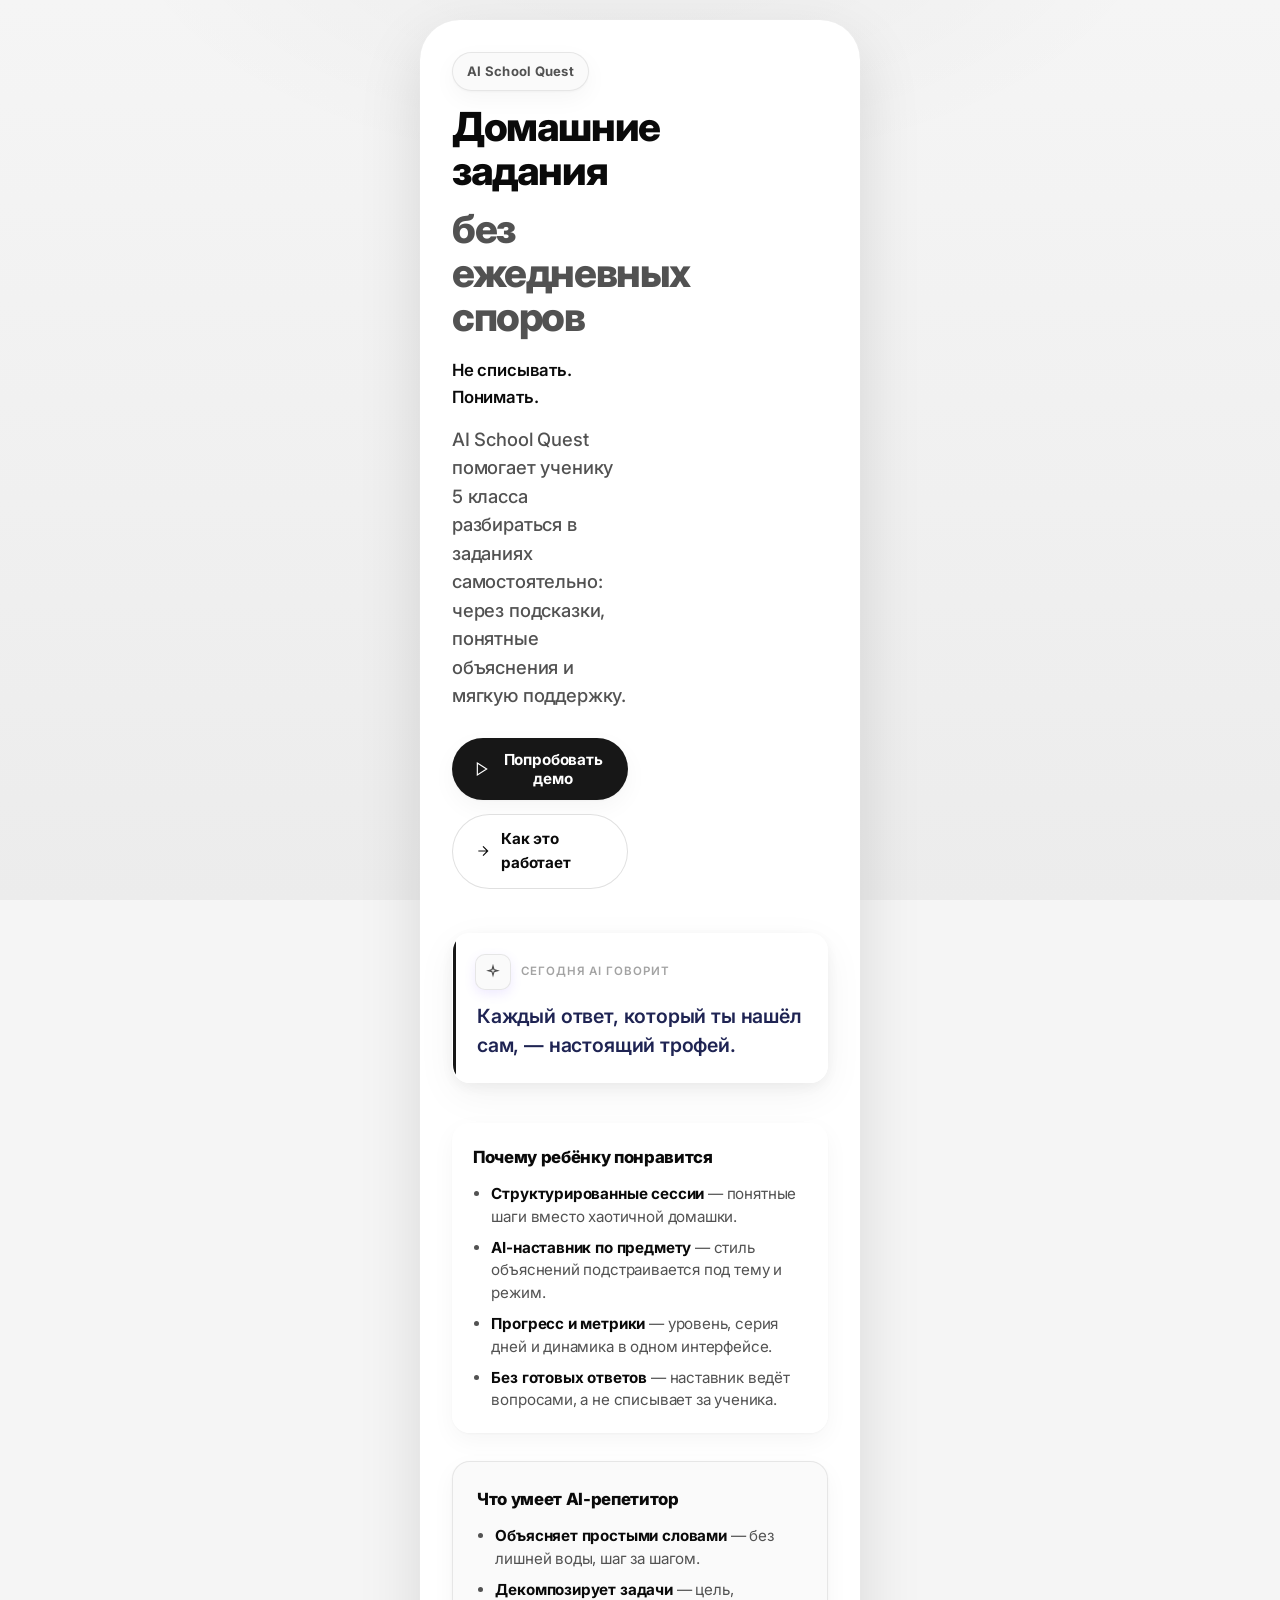
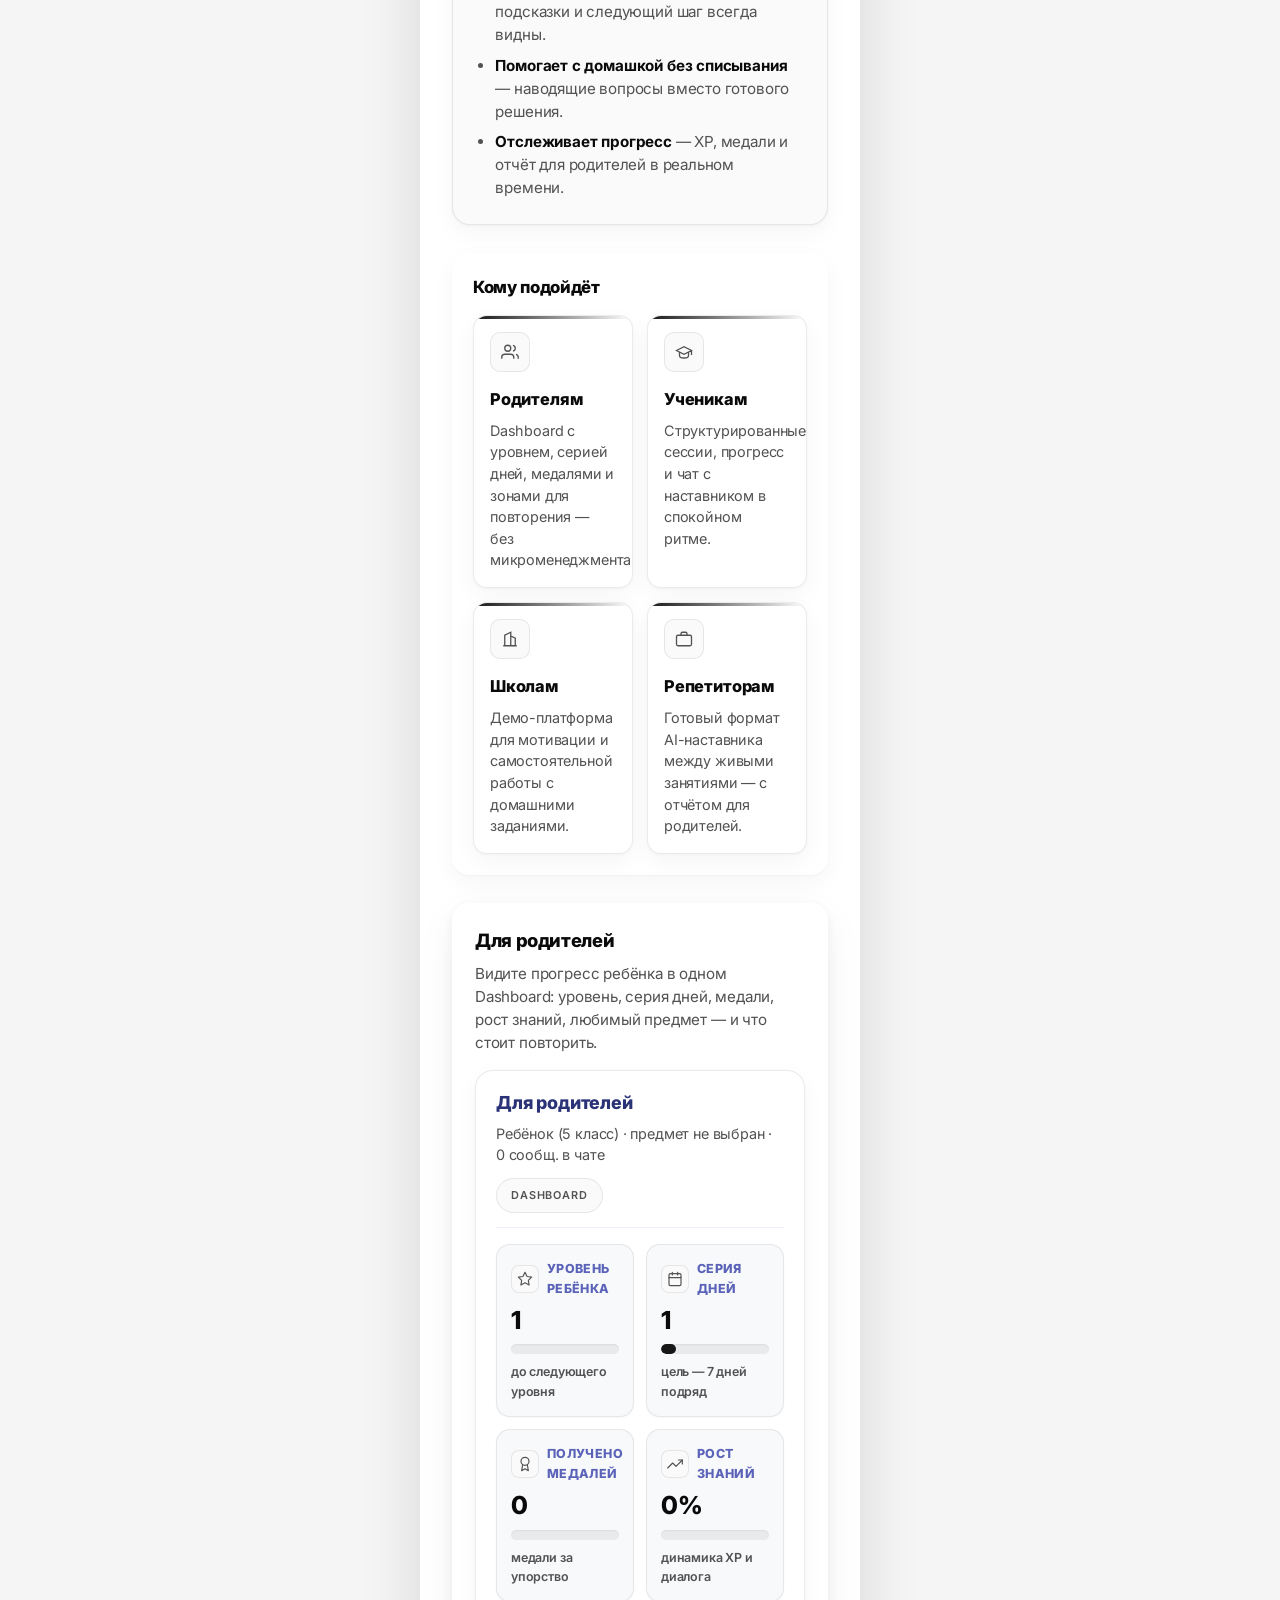
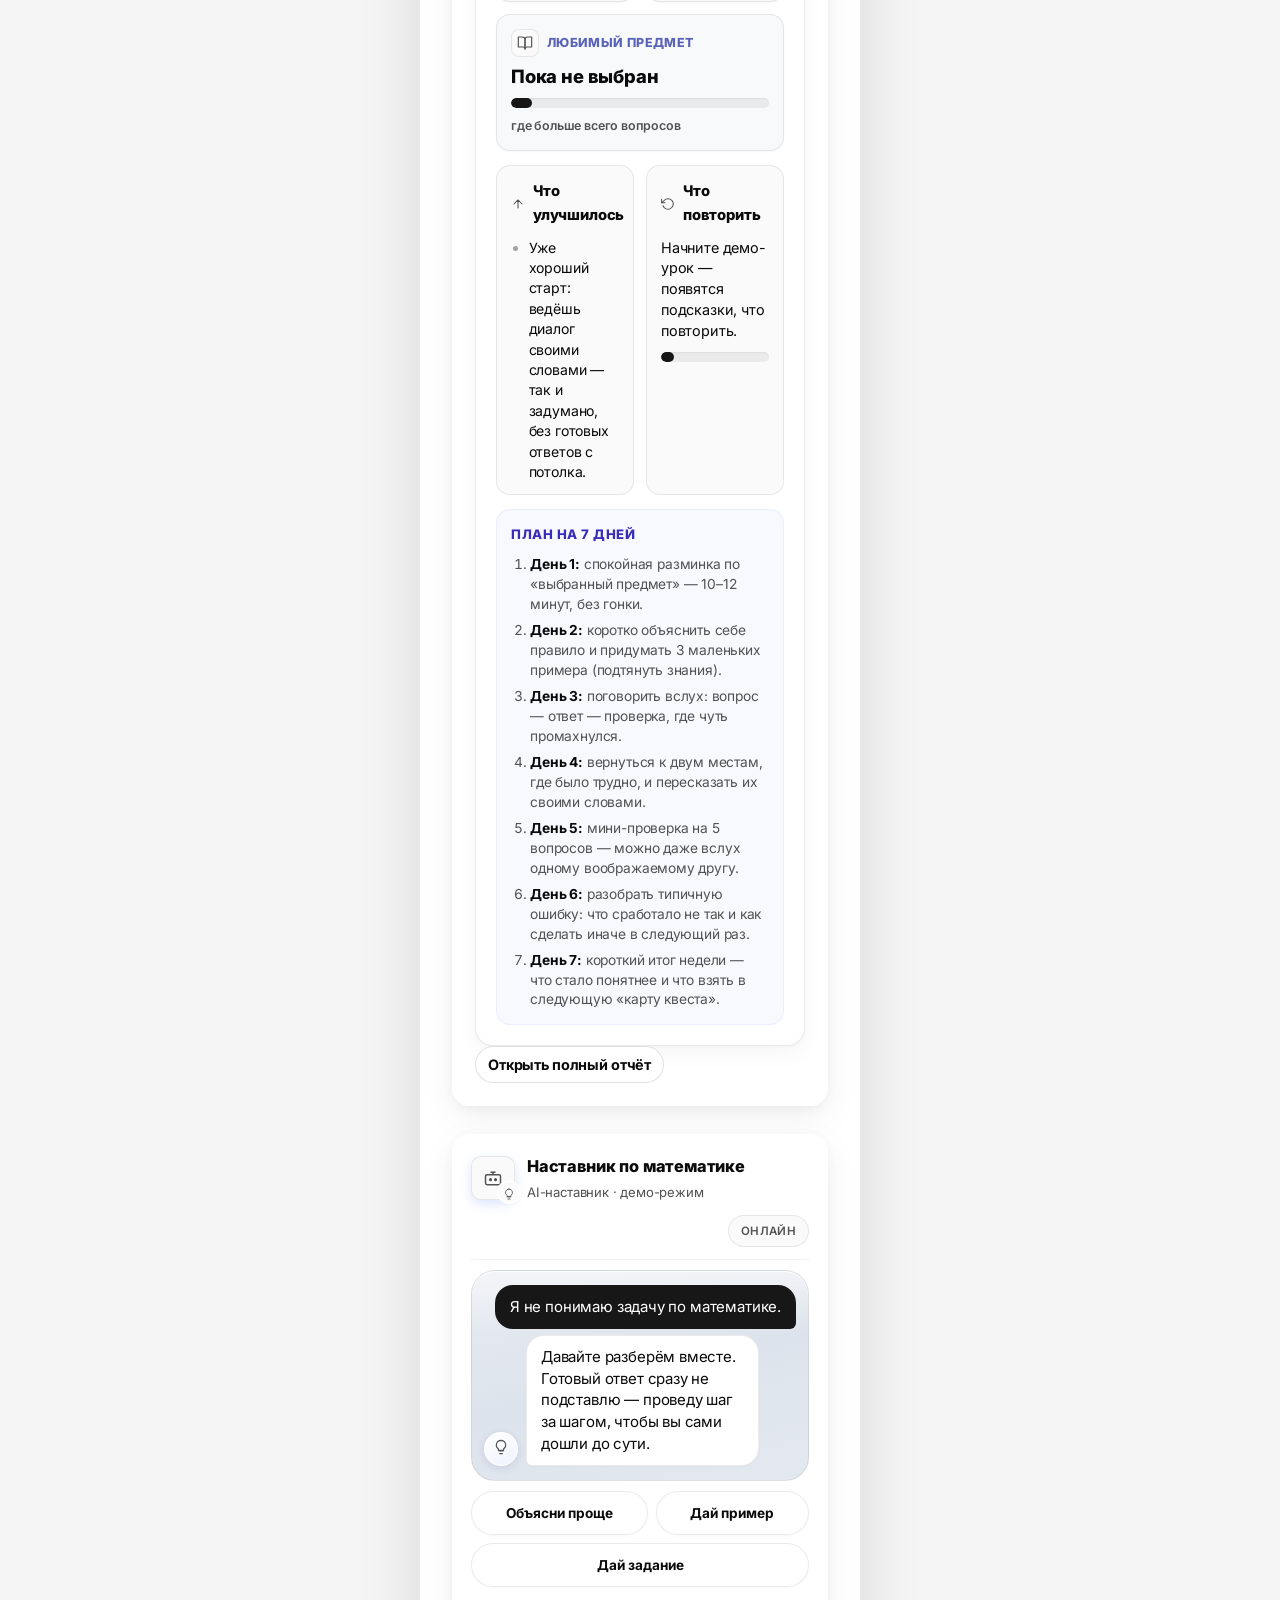
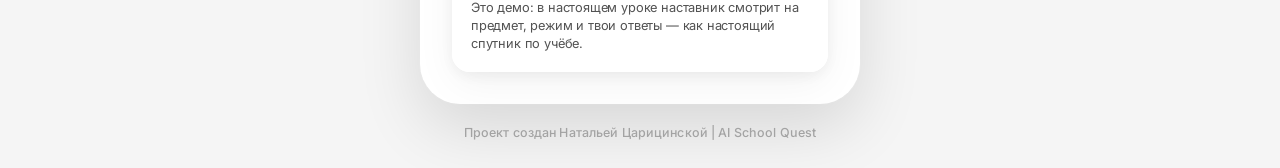
==== commit c50a5bbc: "улучшила главный экран" ====
--- a/index.html
+++ b/index.html
@@ -24,18 +24,19 @@
 
     <section id="screen-start" class="screen screen--active card screen-start">
       <div class="screen__content screen__content--start">
-        <header class="start-hero" aria-label="AI School Quest — главный экран">
+        <header class="start-hero" aria-label="Домашние задания без ежедневных споров — AI School Quest">
           <div class="start-hero__copy">
             <p class="badge badge--hero hero-fade hero-fade--1">AI School Quest</p>
             <h1 class="hero-title hero-title--emotional">
-              <span class="hero-line hero-fade hero-fade--2">Персональный AI-наставник</span>
-              <span class="hero-line hero-line--accent hero-fade hero-fade--3">для спокойной и осмысленной учёбы.</span>
+              <span class="hero-line hero-fade hero-fade--2">Домашние задания</span>
+              <span class="hero-line hero-line--accent hero-fade hero-fade--3">без ежедневных споров</span>
             </h1>
-            <p class="hero-subtitle hero-fade hero-fade--4">
-              Помогаем ученику 5 класса понимать материал через диалог, структуру и прогресс — без списывания и лишнего шума.
+            <p class="hero-tagline hero-fade hero-fade--4">Не списывать. Понимать.</p>
+            <p class="hero-subtitle hero-fade hero-fade--5">
+              AI School Quest помогает ученику 5 класса разбираться в заданиях самостоятельно: через подсказки, понятные объяснения и мягкую поддержку.
             </p>
 
-            <div class="hero-actions hero-fade hero-fade--5" role="group" aria-label="Действия на главной">
+            <div class="hero-actions hero-fade hero-fade--6" role="group" aria-label="Действия на главной">
               <button type="button" id="demo-lesson-btn" class="btn btn--primary btn--hero-cta btn--touch">
                 <span class="btn__icon" aria-hidden="true"><svg viewBox="0 0 24 24" fill="none" stroke="currentColor" stroke-width="1.75"><polygon points="5 3 19 12 5 21 5 3"/></svg></span>
                 Попробовать демо
@@ -47,7 +48,7 @@
             </div>
           </div>
 
-          <figure class="start-hero__visual hero-fade hero-fade--6" aria-hidden="true">
+          <figure class="start-hero__visual hero-fade hero-fade--7" aria-hidden="true">
             <svg class="hero-visual" viewBox="0 0 320 280" xmlns="http://www.w3.org/2000/svg" role="img" aria-label="Абстрактная визуализация AI-интерфейса">
               <rect x="24" y="32" width="272" height="216" rx="20" fill="rgba(255,255,255,0.04)" stroke="rgba(255,255,255,0.12)" stroke-width="1"/>
               <rect x="44" y="56" width="120" height="8" rx="4" fill="rgba(255,255,255,0.18)"/>
@@ -62,7 +63,7 @@
           </figure>
         </header>
 
-        <blockquote id="ai-quote-today" class="ai-quote-card hero-fade hero-fade--7" aria-label="Сегодня AI говорит">
+        <blockquote id="ai-quote-today" class="ai-quote-card hero-fade hero-fade--8" aria-label="Сегодня AI говорит">
           <div class="ai-quote-card__head">
             <span class="ai-quote-card__icon" aria-hidden="true"><svg viewBox="0 0 24 24" fill="none" stroke="currentColor" stroke-width="1.75"><path d="M12 3l1.5 5.5L19 10l-5.5 1.5L12 17l-1.5-5.5L5 10l5.5-1.5L12 3z"/></svg></span>
             <p class="ai-quote-card__label">Сегодня AI говорит</p>
--- a/style.css
+++ b/style.css
@@ -324,7 +324,7 @@
 }
 
 .hero-subtitle {
-  margin-top: 18px;
+  margin-top: 14px;
   font-size: clamp(1rem, 2.2vw, 1.15rem);
   font-weight: 500;
   color: var(--text-soft);
@@ -343,7 +343,16 @@
 .hero-fade--4 { animation-delay: 0.42s; }
 .hero-fade--5 { animation-delay: 0.54s; }
 .hero-fade--6 { animation-delay: 0.62s; }
-.hero-fade--7 { animation-delay: 0.78s; }
+.hero-fade--7 { animation-delay: 0.72s; }
+.hero-fade--8 { animation-delay: 0.86s; }
+
+.hero-tagline {
+  margin-top: 18px;
+  font-size: 1.05rem;
+  font-weight: 600;
+  letter-spacing: -0.01em;
+  color: var(--text-main);
+}
 
 @keyframes heroFadeUp {
   from {
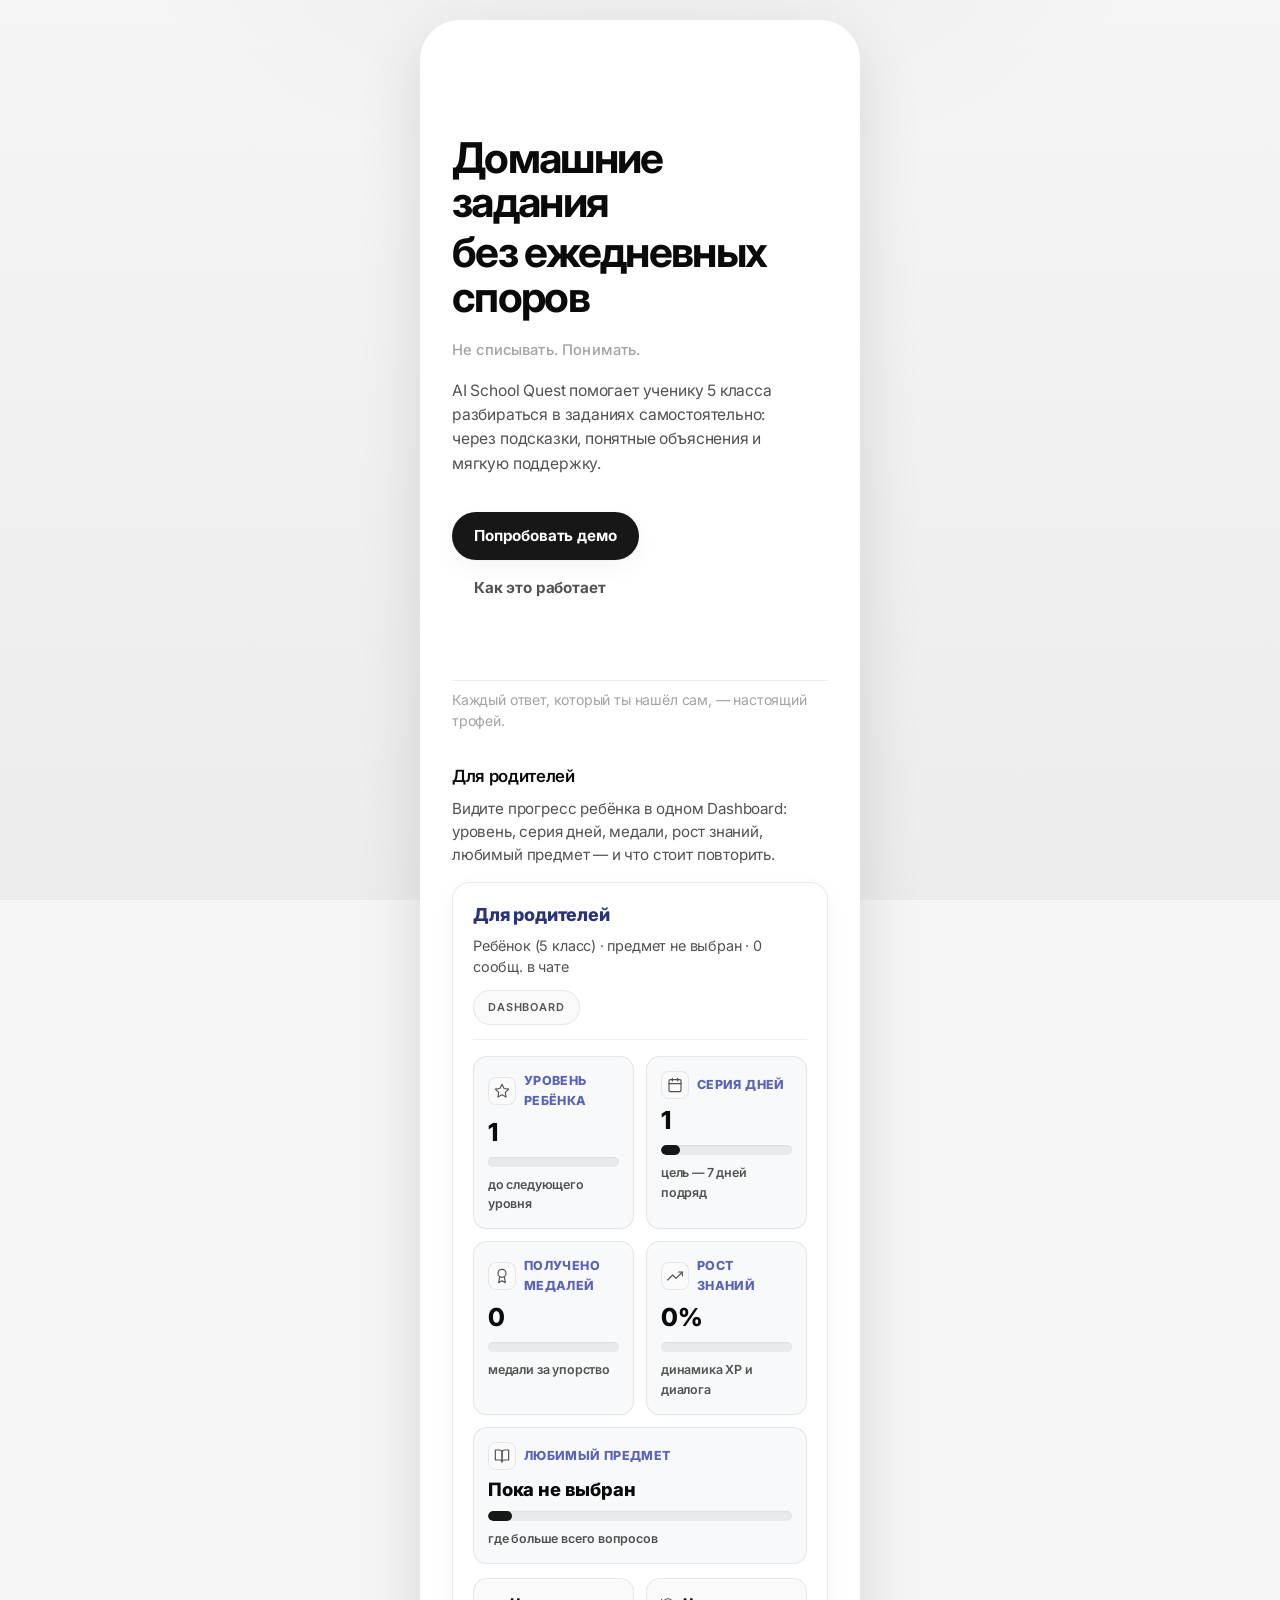
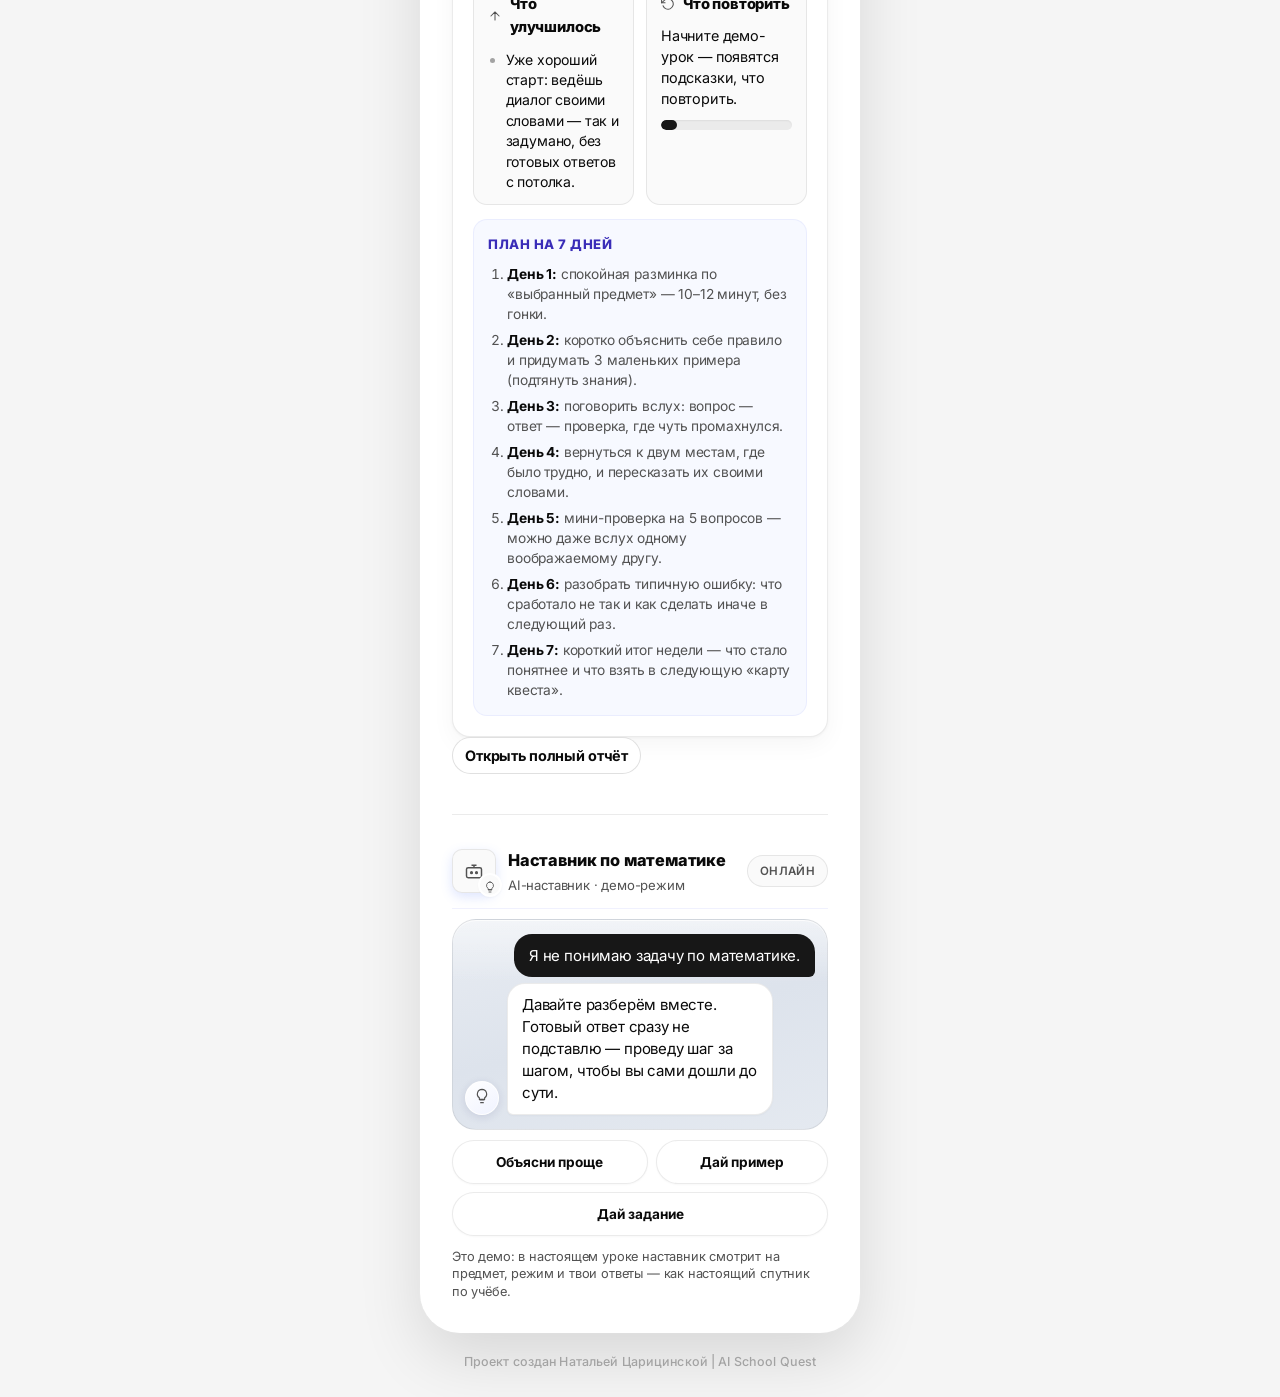
==== commit 34f432eb: "редакция главной страницы" ====
--- a/index.html
+++ b/index.html
@@ -25,98 +25,31 @@
     <section id="screen-start" class="screen screen--active card screen-start">
       <div class="screen__content screen__content--start">
         <header class="start-hero" aria-label="Домашние задания без ежедневных споров — AI School Quest">
-          <div class="start-hero__copy">
-            <p class="badge badge--hero hero-fade hero-fade--1">AI School Quest</p>
+          <div class="start-hero__copy hero-fade">
             <h1 class="hero-title hero-title--emotional">
-              <span class="hero-line hero-fade hero-fade--2">Домашние задания</span>
-              <span class="hero-line hero-line--accent hero-fade hero-fade--3">без ежедневных споров</span>
+              <span class="hero-line">Домашние задания</span>
+              <span class="hero-line hero-line--accent">без ежедневных споров</span>
             </h1>
-            <p class="hero-tagline hero-fade hero-fade--4">Не списывать. Понимать.</p>
-            <p class="hero-subtitle hero-fade hero-fade--5">
+            <p class="hero-tagline">Не списывать. Понимать.</p>
+            <p class="hero-subtitle">
               AI School Quest помогает ученику 5 класса разбираться в заданиях самостоятельно: через подсказки, понятные объяснения и мягкую поддержку.
             </p>
 
-            <div class="hero-actions hero-fade hero-fade--6" role="group" aria-label="Действия на главной">
+            <div class="hero-actions" role="group" aria-label="Действия на главной">
               <button type="button" id="demo-lesson-btn" class="btn btn--primary btn--hero-cta btn--touch">
-                <span class="btn__icon" aria-hidden="true"><svg viewBox="0 0 24 24" fill="none" stroke="currentColor" stroke-width="1.75"><polygon points="5 3 19 12 5 21 5 3"/></svg></span>
                 Попробовать демо
               </button>
-              <a href="#how-it-works" class="btn btn--ghost btn--hero-secondary btn--hero-cta btn--touch">
-                <span class="btn__icon" aria-hidden="true"><svg viewBox="0 0 24 24" fill="none" stroke="currentColor" stroke-width="1.75"><path d="M5 12h14M12 5l7 7-7 7"/></svg></span>
+              <a href="#how-it-works" class="btn btn--hero-secondary btn--hero-cta btn--touch">
                 Как это работает
               </a>
             </div>
           </div>
-
-          <figure class="start-hero__visual hero-fade hero-fade--7" aria-hidden="true">
-            <svg class="hero-visual" viewBox="0 0 320 280" xmlns="http://www.w3.org/2000/svg" role="img" aria-label="Абстрактная визуализация AI-интерфейса">
-              <rect x="24" y="32" width="272" height="216" rx="20" fill="rgba(255,255,255,0.04)" stroke="rgba(255,255,255,0.12)" stroke-width="1"/>
-              <rect x="44" y="56" width="120" height="8" rx="4" fill="rgba(255,255,255,0.18)"/>
-              <rect x="44" y="76" width="88" height="6" rx="3" fill="rgba(255,255,255,0.08)"/>
-              <rect x="44" y="108" width="232" height="112" rx="14" fill="rgba(255,255,255,0.03)" stroke="rgba(255,255,255,0.08)"/>
-              <circle cx="72" cy="148" r="16" fill="rgba(255,255,255,0.06)" stroke="rgba(255,255,255,0.14)"/>
-              <rect x="98" y="136" width="140" height="10" rx="5" fill="rgba(255,255,255,0.1)"/>
-              <rect x="98" y="154" width="96" height="8" rx="4" fill="rgba(255,255,255,0.06)"/>
-              <rect x="44" y="236" width="64" height="6" rx="3" fill="rgba(255,255,255,0.12)"/>
-              <path class="hero-visual__pulse" d="M228 148h24" stroke="rgba(255,255,255,0.35)" stroke-width="1.5" stroke-linecap="round"/>
-            </svg>
-          </figure>
         </header>
 
-        <blockquote id="ai-quote-today" class="ai-quote-card hero-fade hero-fade--8" aria-label="Сегодня AI говорит">
-          <div class="ai-quote-card__head">
-            <span class="ai-quote-card__icon" aria-hidden="true"><svg viewBox="0 0 24 24" fill="none" stroke="currentColor" stroke-width="1.75"><path d="M12 3l1.5 5.5L19 10l-5.5 1.5L12 17l-1.5-5.5L5 10l5.5-1.5L12 3z"/></svg></span>
-            <p class="ai-quote-card__label">Сегодня AI говорит</p>
-          </div>
-          <p id="ai-quote-text" class="ai-quote-card__text"></p>
-        </blockquote>
-
         <div id="how-it-works" class="start-below-hero">
-          <section class="why-kids" aria-label="Почему ребёнку понравится">
-            <h2 class="why-kids__title">Почему ребёнку понравится</h2>
-            <ul class="why-kids__list">
-              <li><strong>Структурированные сессии</strong> — понятные шаги вместо хаотичной домашки.</li>
-              <li><strong>AI-наставник по предмету</strong> — стиль объяснений подстраивается под тему и режим.</li>
-              <li><strong>Прогресс и метрики</strong> — уровень, серия дней и динамика в одном интерфейсе.</li>
-              <li><strong>Без готовых ответов</strong> — наставник ведёт вопросами, а не списывает за ученика.</li>
-            </ul>
-          </section>
-
-          <section class="what-tutor" aria-label="Что умеет AI-репетитор">
-            <h2 class="what-tutor__title">Что умеет AI-репетитор</h2>
-            <ul class="what-tutor__list">
-              <li><strong>Объясняет простыми словами</strong> — без лишней воды, шаг за шагом.</li>
-              <li><strong>Декомпозирует задачи</strong> — цель, подсказки и следующий шаг всегда видны.</li>
-              <li><strong>Помогает с домашкой без списывания</strong> — наводящие вопросы вместо готового решения.</li>
-              <li><strong>Отслеживает прогресс</strong> — XP, медали и отчёт для родителей в реальном времени.</li>
-            </ul>
-          </section>
-
-          <section class="audience" aria-label="Кому подойдёт AI School Quest">
-            <h2 class="audience__title">Кому подойдёт</h2>
-            <div class="audience__grid">
-              <article class="audience-card audience-card--parents">
-                <span class="audience-card__icon" aria-hidden="true"><svg viewBox="0 0 24 24" fill="none" stroke="currentColor" stroke-width="1.75"><path d="M17 21v-2a4 4 0 0 0-4-4H5a4 4 0 0 0-4 4v2"/><circle cx="9" cy="7" r="4"/><path d="M23 21v-2a4 4 0 0 0-3-3.87M16 3.13a4 4 0 0 1 0 7.75"/></svg></span>
-                <h3 class="audience-card__heading">Родителям</h3>
-                <p class="audience-card__text">Dashboard с уровнем, серией дней, медалями и зонами для повторения — без микроменеджмента.</p>
-              </article>
-              <article class="audience-card audience-card--students">
-                <span class="audience-card__icon" aria-hidden="true"><svg viewBox="0 0 24 24" fill="none" stroke="currentColor" stroke-width="1.75"><path d="M22 10v6M2 10l10-5 10 5-10 5z"/><path d="M6 12v5c0 2 3 3 6 3s6-1 6-3v-5"/></svg></span>
-                <h3 class="audience-card__heading">Ученикам</h3>
-                <p class="audience-card__text">Структурированные сессии, прогресс и чат с наставником в спокойном ритме.</p>
-              </article>
-              <article class="audience-card audience-card--schools">
-                <span class="audience-card__icon" aria-hidden="true"><svg viewBox="0 0 24 24" fill="none" stroke="currentColor" stroke-width="1.75"><path d="M3 21h18M5 21V7l8-4v18M19 21V11l-6-3"/></svg></span>
-                <h3 class="audience-card__heading">Школам</h3>
-                <p class="audience-card__text">Демо-платформа для мотивации и самостоятельной работы с домашними заданиями.</p>
-              </article>
-              <article class="audience-card audience-card--tutors">
-                <span class="audience-card__icon" aria-hidden="true"><svg viewBox="0 0 24 24" fill="none" stroke="currentColor" stroke-width="1.75"><rect x="2" y="7" width="20" height="14" rx="2"/><path d="M16 7V5a2 2 0 0 0-2-2h-4a2 2 0 0 0-2 2v2"/></svg></span>
-                <h3 class="audience-card__heading">Репетиторам</h3>
-                <p class="audience-card__text">Готовый формат AI-наставника между живыми занятиями — с отчётом для родителей.</p>
-              </article>
-            </div>
-          </section>
+          <blockquote id="ai-quote-today" class="ai-quote-card" aria-label="Сегодня AI говорит">
+            <p id="ai-quote-text" class="ai-quote-card__text"></p>
+          </blockquote>
 
           <section id="for-parents" class="for-parents" aria-label="Для родителей">
             <h2 class="for-parents__title">Для родителей</h2>
--- a/style.css
+++ b/style.css
@@ -209,6 +209,8 @@
 .screen__content--start {
   position: relative;
   z-index: 1;
+  padding-top: clamp(28px, 7vh, 48px);
+  padding-bottom: clamp(20px, 4vh, 32px);
 }
 
 .hero-ambient {
@@ -281,83 +283,68 @@
 }
 
 .start-hero {
-  display: grid;
-  grid-template-columns: minmax(0, 1.05fr) minmax(0, 0.95fr);
-  gap: clamp(20px, 4vw, 40px);
-  align-items: center;
-  padding-bottom: clamp(8px, 2vw, 16px);
+  display: flex;
+  flex-direction: column;
+  justify-content: center;
+  min-height: min(68vh, calc(100dvh - 140px));
+  padding: clamp(8px, 2vh, 16px) 0;
 }
 
 .start-hero__copy {
   min-width: 0;
-}
-
-.badge--hero {
-  background: rgba(255, 255, 255, 0.8);
-  border: 1px solid var(--glass-border-subtle);
-  box-shadow: var(--shadow-sm);
-  backdrop-filter: blur(12px);
+  max-width: 22rem;
 }
 
 .hero-title {
-  line-height: 1.18;
-  max-width: 38ch;
-  font-size: clamp(1.55rem, 4.2vw, 2.35rem);
+  line-height: 1.05;
+  max-width: 12ch;
+  font-size: clamp(1.85rem, 7.5vw, 2.65rem);
 }
 
 .hero-title--emotional {
   display: flex;
   flex-direction: column;
-  gap: 0.35em;
-  margin-top: 14px;
-  max-width: 16ch;
+  gap: 0.12em;
+  margin-top: 0;
+  max-width: 12ch;
   font-family: var(--font-display);
-  font-size: clamp(1.65rem, 4.8vw, 2.5rem);
-  font-weight: 800;
-  letter-spacing: -0.035em;
-  line-height: 1.1;
+  font-size: clamp(1.85rem, 7.5vw, 2.65rem);
+  font-weight: 700;
+  letter-spacing: -0.04em;
+  line-height: 1.05;
   color: var(--text-main);
 }
 
 .hero-line--accent {
-  color: var(--color-ink-soft);
+  color: var(--text-main);
 }
 
 .hero-subtitle {
-  margin-top: 14px;
-  font-size: clamp(1rem, 2.2vw, 1.15rem);
-  font-weight: 500;
+  margin-top: 16px;
+  font-size: 0.98rem;
+  font-weight: 400;
   color: var(--text-soft);
-  max-width: 42ch;
+  max-width: 34ch;
   line-height: 1.55;
 }
 
 .hero-fade {
   opacity: 0;
-  animation: heroFadeUp 0.85s cubic-bezier(0.22, 1, 0.36, 1) forwards;
-}
-
-.hero-fade--1 { animation-delay: 0.08s; }
-.hero-fade--2 { animation-delay: 0.18s; }
-.hero-fade--3 { animation-delay: 0.3s; }
-.hero-fade--4 { animation-delay: 0.42s; }
-.hero-fade--5 { animation-delay: 0.54s; }
-.hero-fade--6 { animation-delay: 0.62s; }
-.hero-fade--7 { animation-delay: 0.72s; }
-.hero-fade--8 { animation-delay: 0.86s; }
+  animation: heroFadeUp 0.7s var(--ease-out-expo) 0.05s forwards;
+}
 
 .hero-tagline {
-  margin-top: 18px;
-  font-size: 1.05rem;
-  font-weight: 600;
-  letter-spacing: -0.01em;
-  color: var(--text-main);
+  margin-top: 20px;
+  font-size: 0.92rem;
+  font-weight: 500;
+  letter-spacing: 0.01em;
+  color: var(--color-ink-muted);
 }
 
 @keyframes heroFadeUp {
   from {
     opacity: 0;
-    transform: translateY(18px);
+    transform: translateY(10px);
   }
   to {
     opacity: 1;
@@ -367,10 +354,10 @@
 
 .hero-actions {
   display: flex;
-  flex-wrap: wrap;
-  gap: 14px;
-  margin-top: clamp(22px, 4vw, 28px);
-  align-items: stretch;
+  flex-direction: column;
+  align-items: flex-start;
+  gap: 4px;
+  margin-top: 36px;
 }
 
 .hero-actions .btn {
@@ -381,11 +368,11 @@
   display: inline-flex;
   align-items: center;
   justify-content: center;
-  gap: 10px;
-  min-height: 52px;
-  padding: 14px 24px;
-  font-size: 1.05rem;
-  border-radius: 16px;
+  min-height: 48px;
+  padding: 12px 22px;
+  font-size: 0.98rem;
+  font-weight: 600;
+  border-radius: 12px;
   text-decoration: none;
 }
 
@@ -395,24 +382,20 @@
 }
 
 .btn--hero-secondary {
-  background: var(--glass-bg);
-  backdrop-filter: blur(16px);
-  border: 1px solid var(--glass-border-subtle);
-  box-shadow: var(--shadow-sm);
-  color: var(--text-main);
+  background: none;
+  border: none;
+  box-shadow: none;
+  color: var(--color-ink-soft);
+  min-height: 40px;
+  padding: 8px 0;
+  font-weight: 500;
 }
 
 .btn--hero-secondary:hover {
-  background: var(--color-surface);
-  border-color: rgba(10, 132, 255, 0.2);
-  box-shadow: var(--shadow-md);
-}
-
-.start-hero__visual {
-  margin: 0;
-  display: flex;
-  justify-content: center;
-  align-items: center;
+  background: none;
+  color: var(--text-main);
+  box-shadow: none;
+  transform: none;
 }
 
 .hero-illustration {
@@ -438,77 +421,37 @@
   }
 }
 
-/* Карточка «Сегодня AI говорит» */
+/* Цитата дня — ниже первого экрана */
 .ai-quote-card {
-  margin: clamp(20px, 4vw, 28px) 0 0;
-  padding: 20px 22px 22px;
-  border-radius: var(--radius-lg);
-  background: var(--glass-bg);
-  backdrop-filter: var(--glass-blur);
-  -webkit-backdrop-filter: var(--glass-blur);
-  box-shadow: var(--shadow-md), var(--shadow-inset);
-  border: 1px solid var(--glass-border);
-  position: relative;
-  overflow: hidden;
-}
-
-.ai-quote-card::before {
-  content: "";
-  position: absolute;
-  left: 0;
-  top: 0;
-  bottom: 0;
-  width: 3px;
-  border-radius: 3px 0 0 3px;
-  background: var(--color-accent);
+  margin: 0 0 32px;
+  padding: 0;
+  border: none;
+  background: none;
+  box-shadow: none;
 }
 
 .ai-quote-card__head {
-  display: flex;
-  align-items: center;
-  gap: 10px;
-  margin-bottom: 12px;
-}
-
-.ai-quote-card__icon {
-  display: grid;
-  place-items: center;
-  width: 36px;
-  height: 36px;
-  border-radius: 12px;
-  background: linear-gradient(145deg, #eef0ff 0%, #e8faf5 100%);
-  font-size: 1.1rem;
-  box-shadow: 0 4px 12px rgba(127, 83, 255, 0.12);
-}
-
-.ai-quote-card__label {
-  margin: 0;
-  font-size: 0.72rem;
-  font-weight: 600;
-  letter-spacing: 0.08em;
-  text-transform: uppercase;
-  color: var(--color-ink-muted);
+  display: none;
 }
 
 .ai-quote-card__text {
   margin: 0;
-  padding-left: 2px;
-  font-size: clamp(1.05rem, 2.4vw, 1.22rem);
-  font-weight: 600;
+  font-size: 0.88rem;
+  font-weight: 400;
   line-height: 1.5;
-  color: #1f2453;
+  color: var(--color-ink-muted);
   font-style: normal;
 }
 
 .ai-quote-card__text:empty::before {
-  content: "Загружаем мысль дня…";
-  color: var(--text-soft);
-  font-weight: 500;
+  content: "";
 }
 
 .start-below-hero {
-  margin-top: clamp(28px, 5vw, 40px);
+  margin-top: 0;
+  padding-top: 8px;
   scroll-margin-top: 20px;
+  border-top: 1px solid var(--color-border);
 }
 
 .for-parents__action {
@@ -543,38 +486,6 @@
   .audience-card:hover,
   .mentor-card:hover {
     transform: none;
-  }
-}
-
-@media (max-width: 820px) {
-  .start-hero {
-    grid-template-columns: 1fr;
-    text-align: center;
-  }
-
-  .start-hero__copy {
-    order: 1;
-  }
-
-  .start-hero__visual {
-    order: 0;
-    max-width: 300px;
-    margin: 0 auto;
-  }
-
-  .hero-title--emotional {
-    max-width: none;
-    margin-left: auto;
-    margin-right: auto;
-  }
-
-  .hero-subtitle {
-    margin-left: auto;
-    margin-right: auto;
-  }
-
-  .hero-actions {
-    justify-content: center;
   }
 }
 
@@ -1417,20 +1328,19 @@
 
 /* —— Для родителей: Dashboard —— */
 .for-parents {
-  margin-top: var(--section-gap);
-  padding: 22px;
-  background: var(--glass-bg);
-  backdrop-filter: var(--glass-blur);
-  border: 1px solid var(--glass-border);
-  border-radius: var(--radius-lg);
-  box-shadow: var(--shadow-md), var(--shadow-inset);
+  margin-top: 32px;
+  padding: 0;
+  background: none;
+  border: none;
+  border-radius: 0;
+  box-shadow: none;
 }
 
 .for-parents__title {
   margin: 0 0 8px;
   font-family: var(--font-display);
-  font-size: 1.15rem;
-  font-weight: 800;
+  font-size: 1.05rem;
+  font-weight: 600;
   color: var(--text-main);
   letter-spacing: -0.02em;
 }
@@ -2037,13 +1947,13 @@
 
 /* Демо-чат на главной */
 .demo-messenger {
-  margin-top: var(--section-gap);
-  padding: 18px;
-  background: var(--glass-bg);
-  backdrop-filter: var(--glass-blur);
-  border: 1px solid var(--glass-border);
-  border-radius: var(--radius-lg);
-  box-shadow: var(--shadow-md), var(--shadow-inset);
+  margin-top: 40px;
+  padding: 32px 0 0;
+  background: none;
+  border: none;
+  border-top: 1px solid var(--color-border);
+  border-radius: 0;
+  box-shadow: none;
   text-align: left;
 }
 
@@ -2268,12 +2178,17 @@
     border-radius: 24px;
   }
 
+  .start-hero__copy,
+  .hero-title--emotional,
+  .hero-subtitle {
+    max-width: none;
+  }
+
   .hero-actions {
-    flex-direction: column;
-    align-items: stretch;
-  }
-
-  .hero-actions .btn {
+    width: 100%;
+  }
+
+  .hero-actions .btn--primary {
     width: 100%;
     justify-content: center;
   }
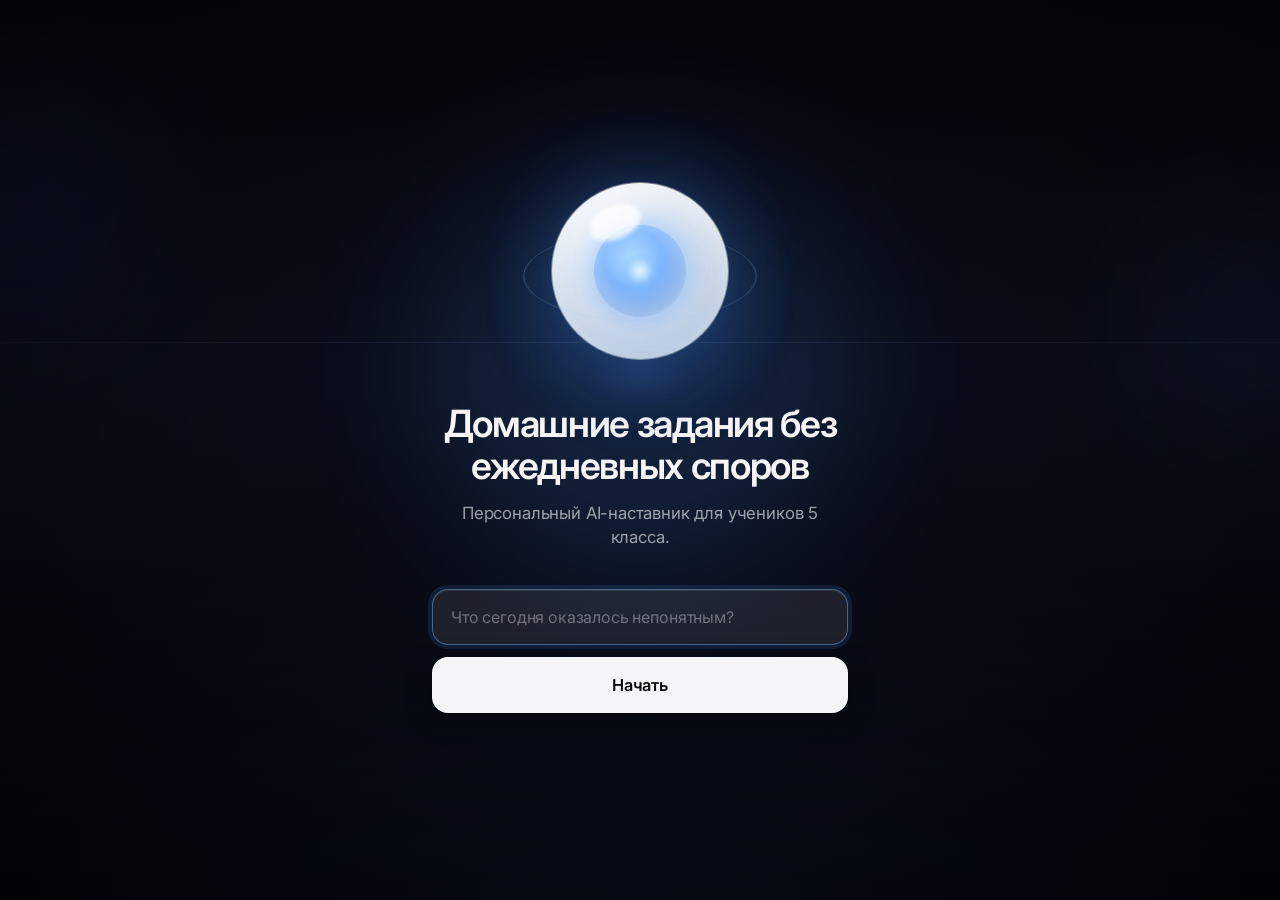
==== commit fa4b80a3: "создание спутника" ====
--- a/index.html
+++ b/index.html
@@ -22,67 +22,60 @@
     <div class="bg-decoration bg-decoration--top" aria-hidden="true"></div>
     <div class="bg-decoration bg-decoration--bottom" aria-hidden="true"></div>
 
-    <section id="screen-start" class="screen screen--active card screen-start">
-      <div class="screen__content screen__content--start">
-        <header class="start-hero" aria-label="Домашние задания без ежедневных споров — AI School Quest">
-          <div class="start-hero__copy hero-fade">
-            <h1 class="hero-title hero-title--emotional">
-              <span class="hero-line">Домашние задания</span>
-              <span class="hero-line hero-line--accent">без ежедневных споров</span>
-            </h1>
-            <p class="hero-tagline">Не списывать. Понимать.</p>
-            <p class="hero-subtitle">
-              AI School Quest помогает ученику 5 класса разбираться в заданиях самостоятельно: через подсказки, понятные объяснения и мягкую поддержку.
-            </p>
-
-            <div class="hero-actions" role="group" aria-label="Действия на главной">
-              <button type="button" id="demo-lesson-btn" class="btn btn--primary btn--hero-cta btn--touch">
-                Попробовать демо
-              </button>
-              <a href="#how-it-works" class="btn btn--hero-secondary btn--hero-cta btn--touch">
-                Как это работает
-              </a>
+    <section id="screen-start" class="screen screen--active entry">
+      <div class="entry__bg" aria-hidden="true">
+        <div class="entry__bg-base"></div>
+        <div class="entry__bg-horizon"></div>
+        <div class="entry__bg-glow entry__bg-glow--center"></div>
+        <div class="entry__bg-glow entry__bg-glow--left"></div>
+        <div class="entry__bg-glow entry__bg-glow--right"></div>
+        <div class="entry__bg-vignette"></div>
+      </div>
+
+      <div class="entry__stage">
+        <div class="companion" id="ai-companion" aria-hidden="true">
+          <div class="companion__presence">
+            <div class="companion__halo"></div>
+            <div class="companion__aura companion__aura--far"></div>
+            <div class="companion__aura companion__aura--near"></div>
+            <div class="companion__float">
+              <div class="companion__tilt">
+                <div class="companion__shell">
+                  <div class="companion__core-wrap">
+                    <div class="companion__core-glow"></div>
+                    <div class="companion__core"></div>
+                    <div class="companion__core-light"></div>
+                  </div>
+                  <div class="companion__ring companion__ring--outer"></div>
+                  <div class="companion__ring companion__ring--inner"></div>
+                  <div class="companion__highlight"></div>
+                </div>
+              </div>
             </div>
-          </div>
-        </header>
-
-        <div id="how-it-works" class="start-below-hero">
-          <blockquote id="ai-quote-today" class="ai-quote-card" aria-label="Сегодня AI говорит">
-            <p id="ai-quote-text" class="ai-quote-card__text"></p>
-          </blockquote>
-
-          <section id="for-parents" class="for-parents" aria-label="Для родителей">
-            <h2 class="for-parents__title">Для родителей</h2>
-            <p class="for-parents__text">
-              Видите прогресс ребёнка в одном Dashboard: уровень, серия дней, медали, рост знаний, любимый предмет — и что стоит повторить.
-            </p>
-            <div id="start-parent-dashboard"></div>
-            <button type="button" id="parent-preview-btn" class="btn btn--ghost btn--small for-parents__action">
-              Открыть полный отчёт
-            </button>
-          </section>
-
-          <section class="demo-messenger" aria-label="Демо-чат с наставником">
-            <div class="demo-messenger__head">
-              <div class="demo-messenger__avatar-wrap">
-                <span class="demo-messenger__avatar" aria-hidden="true"><svg viewBox="0 0 24 24" fill="none" stroke="currentColor" stroke-width="1.75"><rect x="3" y="8" width="18" height="12" rx="2"/><path d="M12 8V5M9 5h6"/><circle cx="9" cy="14" r="1"/><circle cx="15" cy="14" r="1"/></svg></span>
-                <span id="demo-mentor-mood" class="mentor-mood__icon mentor-mood__icon--badge" aria-hidden="true"></span>
-              </div>
-              <div>
-                <p class="demo-messenger__peer">Наставник по математике</p>
-                <p class="demo-messenger__meta">AI-наставник · демо-режим</p>
-              </div>
-              <span class="demo-messenger__online">онлайн</span>
-            </div>
-            <div id="demo-messenger-feed" class="messages messages--messenger demo-messenger__feed"></div>
-            <div class="demo-messenger__chips">
-              <button type="button" class="demo-messenger__chip" data-demo-quick="Объясни проще">Объясни проще</button>
-              <button type="button" class="demo-messenger__chip" data-demo-quick="Дай пример">Дай пример</button>
-              <button type="button" class="demo-messenger__chip" data-demo-quick="Дай задание">Дай задание</button>
-            </div>
-            <p class="demo-messenger__note">Это демо: в настоящем уроке наставник смотрит на предмет, режим и твои ответы — как настоящий спутник по учёбе.</p>
-          </section>
-        </div>
+            <div class="companion__reflection"></div>
+          </div>
+        </div>
+
+        <div class="entry__copy">
+          <h1 class="entry__title">Домашние задания без ежедневных споров</h1>
+          <p class="entry__subtitle">Персональный AI-наставник для учеников 5 класса.</p>
+        </div>
+
+        <form id="start-entry-form" class="entry__form" novalidate>
+          <label class="entry__field">
+            <span class="visually-hidden">Ваш вопрос</span>
+            <input
+              id="start-entry-input"
+              class="entry__input"
+              type="text"
+              maxlength="200"
+              placeholder="Что сегодня оказалось непонятным?"
+              autocomplete="off"
+              autofocus
+            >
+          </label>
+          <button type="submit" id="start-entry-btn" class="entry__submit">Начать</button>
+        </form>
       </div>
     </section>
 
--- a/style.css
+++ b/style.css
@@ -200,180 +200,534 @@
   letter-spacing: -0.03em;
 }
 
-/* —— Стартовый hero —— */
-.screen-start {
+/* —— Entry: первый экран —— */
+body:has(#screen-start.screen--active) {
+  padding:
+    max(0px, env(safe-area-inset-top))
+    0
+    max(0px, env(safe-area-inset-bottom));
+  background: #030308;
+}
+
+body:has(#screen-start.screen--active) .app-shell {
+  background:
+    radial-gradient(ellipse 80% 55% at 50% 0%, rgba(56, 120, 220, 0.14) 0%, transparent 62%),
+    linear-gradient(180deg, #030308 0%, #080a12 48%, #030308 100%);
+}
+
+body:has(#screen-start.screen--active) .app {
+  width: 100%;
+  max-width: none;
+  border-radius: 0;
+  box-shadow: none;
+}
+
+body:has(#screen-start.screen--active) .site-footer {
+  display: none;
+}
+
+.entry {
+  position: relative;
+  min-height: 100dvh;
   overflow: hidden;
-  background: var(--color-surface);
-}
-
-.screen__content--start {
+  background: #030308;
+  color: #f5f5f7;
+}
+
+.entry__bg {
+  position: absolute;
+  inset: 0;
+  pointer-events: none;
+}
+
+.entry__bg-base {
+  position: absolute;
+  inset: 0;
+  background:
+    radial-gradient(ellipse 120% 80% at 50% 100%, rgba(8, 16, 32, 0.9) 0%, transparent 55%),
+    linear-gradient(180deg, #05060c 0%, #0a0d18 42%, #030308 100%);
+}
+
+.entry__bg-horizon {
+  position: absolute;
+  left: -20%;
+  right: -20%;
+  top: 38%;
+  height: 1px;
+  background: linear-gradient(90deg, transparent, rgba(120, 180, 255, 0.22), transparent);
+  opacity: 0.55;
+}
+
+.entry__bg-glow {
+  position: absolute;
+  border-radius: 50%;
+  filter: blur(72px);
+  opacity: 0.75;
+  animation: entryGlowPulse 9s ease-in-out infinite;
+}
+
+.entry__bg-glow--center {
+  width: min(420px, 70vw);
+  height: min(420px, 70vw);
+  top: 18%;
+  left: 50%;
+  transform: translateX(-50%);
+  background: rgba(72, 145, 255, 0.22);
+}
+
+.entry__bg-glow--left {
+  width: 240px;
+  height: 240px;
+  top: 8%;
+  left: -8%;
+  background: rgba(48, 96, 200, 0.12);
+  animation-delay: -3s;
+}
+
+.entry__bg-glow--right {
+  width: 200px;
+  height: 200px;
+  top: 24%;
+  right: -6%;
+  background: rgba(90, 160, 255, 0.1);
+  animation-delay: -5s;
+}
+
+.entry__bg-vignette {
+  position: absolute;
+  inset: 0;
+  background: radial-gradient(ellipse 85% 75% at 50% 45%, transparent 35%, rgba(0, 0, 0, 0.55) 100%);
+}
+
+@keyframes entryGlowPulse {
+  0%, 100% {
+    opacity: 0.55;
+  }
+  50% {
+    opacity: 0.92;
+  }
+}
+
+.entry.screen--active {
+  animation: entryReveal 0.85s var(--ease-out-expo) both;
+}
+
+@keyframes entryReveal {
+  from {
+    opacity: 0;
+  }
+  to {
+    opacity: 1;
+  }
+}
+
+.entry__stage {
   position: relative;
   z-index: 1;
-  padding-top: clamp(28px, 7vh, 48px);
-  padding-bottom: clamp(20px, 4vh, 32px);
-}
-
-.hero-ambient {
+  display: flex;
+  flex-direction: column;
+  align-items: center;
+  justify-content: center;
+  min-height: 100dvh;
+  padding:
+    max(28px, env(safe-area-inset-top))
+    clamp(20px, 5vw, 32px)
+    max(32px, env(safe-area-inset-bottom));
+  text-align: center;
+}
+
+.companion {
+  --gaze: 0;
+  position: relative;
+  width: min(176px, 44vw);
+  height: min(176px, 44vw);
+  margin-bottom: clamp(28px, 6vh, 44px);
+}
+
+.companion__presence {
+  position: relative;
+  width: 100%;
+  height: 100%;
+  perspective: 960px;
+  perspective-origin: 50% 46%;
+}
+
+.companion__halo {
+  position: absolute;
+  inset: -42%;
+  border-radius: 50%;
+  background: radial-gradient(
+    circle,
+    rgba(110, 175, 255, calc(0.22 + var(--gaze) * 0.14)) 0%,
+    rgba(56, 120, 220, 0.08) 44%,
+    transparent 70%
+  );
+  filter: blur(14px);
+  opacity: 0.78;
+  animation: companionHalo 11s ease-in-out infinite;
+  will-change: transform, opacity;
+}
+
+.companion__aura {
+  position: absolute;
+  border-radius: 50%;
+  pointer-events: none;
+}
+
+.companion__aura--far {
+  inset: -55%;
+  background: radial-gradient(circle, rgba(72, 145, 255, 0.07) 0%, transparent 68%);
+  animation: companionAuraFar 14s ease-in-out infinite;
+}
+
+.companion__aura--near {
+  inset: -18%;
+  background: radial-gradient(circle, rgba(150, 205, 255, 0.14) 0%, transparent 62%);
+  filter: blur(6px);
+  animation: companionAuraNear 8s ease-in-out infinite reverse;
+}
+
+.companion__float {
+  position: relative;
+  width: 100%;
+  height: 100%;
+  animation: companionFloat 11s ease-in-out infinite;
+  transform-style: preserve-3d;
+}
+
+.companion__tilt {
+  width: 100%;
+  height: 100%;
+  transform-style: preserve-3d;
+  will-change: transform;
+}
+
+.companion__shell {
+  position: relative;
+  width: 100%;
+  height: 100%;
+  border-radius: 50%;
+  transform-style: preserve-3d;
+  animation: companionDrift 22s ease-in-out infinite;
+  background:
+    radial-gradient(circle at 34% 26%, rgba(255, 255, 255, 0.99) 0%, rgba(242, 247, 252, 0.94) 34%, rgba(218, 230, 244, 0.82) 100%);
+  box-shadow:
+    0 0 0 1px rgba(255, 255, 255, 0.42),
+    0 28px 72px rgba(48, 120, 220, calc(0.22 + var(--gaze) * 0.16)),
+    inset 0 -14px 32px rgba(72, 140, 220, 0.14),
+    inset 0 10px 24px rgba(255, 255, 255, 0.68);
+}
+
+.companion__core-wrap {
+  position: absolute;
+  inset: 24%;
+  border-radius: 50%;
+  transform-style: preserve-3d;
+}
+
+.companion__core-glow {
+  position: absolute;
+  inset: -28%;
+  border-radius: 50%;
+  background: radial-gradient(circle, rgba(120, 185, 255, 0.55) 0%, rgba(72, 145, 255, 0.18) 48%, transparent 72%);
+  filter: blur(10px);
+  opacity: calc(0.62 + var(--gaze) * 0.28);
+  animation: companionCoreGlow 7s ease-in-out infinite;
+  will-change: transform, opacity;
+}
+
+.companion__core {
   position: absolute;
   inset: 0;
-  z-index: 0;
-  overflow: hidden;
-  border-radius: inherit;
-  pointer-events: none;
-}
-
-.hero-ambient__gradient {
+  border-radius: 50%;
+  background: radial-gradient(
+    circle at 42% 36%,
+    rgba(175, 220, 255, 0.98) 0%,
+    rgba(96, 165, 255, 0.72) 38%,
+    rgba(56, 120, 220, 0.38) 68%,
+    rgba(32, 80, 170, 0.12) 100%
+  );
+  box-shadow:
+    0 0 28px rgba(96, 165, 255, 0.5),
+    inset 0 0 18px rgba(200, 230, 255, 0.45);
+  animation: companionCore 6.5s ease-in-out infinite;
+}
+
+.companion__core-light {
   position: absolute;
-  inset: -30%;
-  background:
-    radial-gradient(ellipse 55% 45% at 18% 22%, rgba(10, 132, 255, 0.1) 0%, transparent 58%),
-    radial-gradient(ellipse 50% 40% at 82% 18%, rgba(124, 92, 252, 0.08) 0%, transparent 55%),
-    radial-gradient(ellipse 45% 38% at 70% 78%, rgba(28, 176, 166, 0.08) 0%, transparent 52%),
-    radial-gradient(ellipse 40% 35% at 12% 82%, rgba(88, 204, 2, 0.05) 0%, transparent 50%);
-  animation: heroAmbientDrift 22s ease-in-out infinite alternate;
-}
-
-@keyframes heroAmbientDrift {
-  0% {
-    transform: translate(0, 0) scale(1);
-  }
-  50% {
-    transform: translate(2%, -1.5%) scale(1.03);
-  }
-  100% {
-    transform: translate(-1.5%, 2%) scale(1.02);
-  }
-}
-
-.hero-particles {
-  position: absolute;
-  inset: 0;
-}
-
-.hero-particle {
+  inset: 30%;
+  border-radius: 50%;
+  background: radial-gradient(circle, rgba(235, 248, 255, 0.95) 0%, rgba(140, 200, 255, 0.35) 52%, transparent 100%);
+  filter: blur(1px);
+  animation: companionCoreLight 4.8s ease-in-out infinite;
+}
+
+.companion__ring {
   position: absolute;
   border-radius: 50%;
-  background: rgba(255, 255, 255, 0.55);
-  box-shadow: 0 0 12px rgba(127, 83, 255, 0.15);
-  animation: heroParticleFloat 14s ease-in-out infinite;
-}
-
-.hero-particle--1 { width: 6px; height: 6px; top: 12%; left: 8%; animation-delay: 0s; }
-.hero-particle--2 { width: 4px; height: 4px; top: 28%; left: 22%; animation-delay: -2s; opacity: 0.7; }
-.hero-particle--3 { width: 8px; height: 8px; top: 18%; right: 14%; animation-delay: -4s; }
-.hero-particle--4 { width: 5px; height: 5px; top: 55%; left: 6%; animation-delay: -6s; opacity: 0.65; }
-.hero-particle--5 { width: 7px; height: 7px; top: 72%; right: 20%; animation-delay: -1s; }
-.hero-particle--6 { width: 4px; height: 4px; top: 42%; right: 8%; animation-delay: -8s; opacity: 0.6; }
-.hero-particle--7 { width: 5px; height: 5px; top: 8%; right: 38%; animation-delay: -3s; }
-.hero-particle--8 { width: 6px; height: 6px; bottom: 16%; left: 38%; animation-delay: -5s; opacity: 0.75; }
-
-@keyframes heroParticleFloat {
+  border: 1px solid rgba(150, 200, 255, 0.28);
+  transform-style: preserve-3d;
+}
+
+.companion__ring--outer {
+  inset: -16%;
+  transform: rotateX(68deg);
+  animation: companionRingOuter 28s linear infinite;
+}
+
+.companion__ring--inner {
+  inset: 6%;
+  border-color: rgba(190, 220, 255, 0.2);
+  transform: rotateX(74deg) rotateZ(18deg);
+  animation: companionRingInner 20s linear infinite reverse;
+}
+
+.companion__highlight {
+  position: absolute;
+  top: 13%;
+  left: 21%;
+  width: 30%;
+  height: 19%;
+  border-radius: 50%;
+  background: rgba(255, 255, 255, 0.78);
+  filter: blur(2px);
+  transform: rotate(-22deg) translateZ(2px);
+}
+
+.companion__reflection {
+  position: absolute;
+  left: 50%;
+  bottom: -16%;
+  width: 54%;
+  height: 11%;
+  transform: translateX(-50%);
+  border-radius: 50%;
+  background: radial-gradient(ellipse, rgba(96, 165, 255, 0.24) 0%, transparent 74%);
+  filter: blur(12px);
+  animation: companionReflection 11s ease-in-out infinite;
+}
+
+@keyframes companionFloat {
   0%, 100% {
-    transform: translate(0, 0);
+    transform: translateY(0) translateZ(0);
+  }
+  50% {
+    transform: translateY(-14px) translateZ(6px);
+  }
+}
+
+@keyframes companionDrift {
+  0%, 100% {
+    transform: rotateZ(-2deg) rotateY(0deg);
+  }
+  33% {
+    transform: rotateZ(1.5deg) rotateY(4deg);
+  }
+  66% {
+    transform: rotateZ(-1deg) rotateY(-3deg);
+  }
+}
+
+@keyframes companionHalo {
+  0%, 100% {
+    opacity: 0.68;
+  }
+  50% {
+    opacity: 0.96;
+  }
+}
+
+@keyframes companionAuraFar {
+  0%, 100% {
     opacity: 0.45;
-  }
-  33% {
-    transform: translate(8px, -14px);
-    opacity: 0.85;
-  }
-  66% {
-    transform: translate(-6px, 10px);
+    transform: scale(1);
+  }
+  50% {
+    opacity: 0.78;
+    transform: scale(1.04);
+  }
+}
+
+@keyframes companionAuraNear {
+  0%, 100% {
     opacity: 0.55;
   }
-}
-
-.start-hero {
+  50% {
+    opacity: 0.88;
+  }
+}
+
+@keyframes companionCoreGlow {
+  0%, 100% {
+    opacity: 0.62;
+  }
+  50% {
+    opacity: 0.92;
+  }
+}
+
+@keyframes companionCore {
+  0%, 100% {
+    opacity: 0.9;
+    transform: scale(1);
+  }
+  50% {
+    opacity: 1;
+    transform: scale(1.05);
+  }
+}
+
+@keyframes companionCoreLight {
+  0%, 100% {
+    opacity: 0.72;
+    transform: scale(0.96);
+  }
+  50% {
+    opacity: 1;
+    transform: scale(1.08);
+  }
+}
+
+@keyframes companionRingOuter {
+  from {
+    transform: rotateX(68deg) rotateZ(0deg);
+  }
+  to {
+    transform: rotateX(68deg) rotateZ(360deg);
+  }
+}
+
+@keyframes companionRingInner {
+  from {
+    transform: rotateX(74deg) rotateZ(18deg);
+  }
+  to {
+    transform: rotateX(74deg) rotateZ(378deg);
+  }
+}
+
+@keyframes companionReflection {
+  0%, 100% {
+    opacity: 0.55;
+    transform: translateX(-50%) scaleX(1);
+  }
+  50% {
+    opacity: 0.82;
+    transform: translateX(-50%) scaleX(1.12);
+  }
+}
+
+.entry__copy {
+  width: min(100%, 26rem);
+  margin-bottom: clamp(28px, 5vh, 40px);
+}
+
+.entry__title {
+  margin: 0;
+  font-family: var(--font-display);
+  font-size: clamp(1.65rem, 6.2vw, 2.35rem);
+  font-weight: 600;
+  letter-spacing: -0.035em;
+  line-height: 1.12;
+  color: #f5f5f7;
+}
+
+.entry__subtitle {
+  margin: 14px 0 0;
+  font-size: clamp(0.95rem, 2.8vw, 1.05rem);
+  font-weight: 400;
+  line-height: 1.45;
+  color: rgba(245, 245, 247, 0.62);
+}
+
+.entry__form {
+  width: min(100%, 26rem);
   display: flex;
   flex-direction: column;
-  justify-content: center;
-  min-height: min(68vh, calc(100dvh - 140px));
-  padding: clamp(8px, 2vh, 16px) 0;
-}
-
-.start-hero__copy {
-  min-width: 0;
-  max-width: 22rem;
-}
-
-.hero-title {
-  line-height: 1.05;
-  max-width: 12ch;
-  font-size: clamp(1.85rem, 7.5vw, 2.65rem);
-}
-
-.hero-title--emotional {
-  display: flex;
-  flex-direction: column;
-  gap: 0.12em;
-  margin-top: 0;
-  max-width: 12ch;
+  gap: 12px;
+}
+
+.entry__field {
+  display: block;
+  width: 100%;
+}
+
+.entry__input {
+  width: 100%;
+  min-height: 56px;
+  padding: 16px 18px;
+  border: 1px solid rgba(255, 255, 255, 0.14);
+  border-radius: 16px;
+  background: rgba(255, 255, 255, 0.06);
+  color: #f5f5f7;
+  font-family: inherit;
+  font-size: 1rem;
+  font-weight: 400;
+  letter-spacing: -0.01em;
+  outline: none;
+  box-shadow: inset 0 1px 0 rgba(255, 255, 255, 0.06);
+  transition:
+    border-color var(--duration-fast) ease,
+    background var(--duration-fast) ease,
+    box-shadow var(--duration-fast) ease;
+}
+
+.entry__input::placeholder {
+  color: rgba(245, 245, 247, 0.38);
+}
+
+.entry__input:focus {
+  border-color: rgba(120, 180, 255, 0.45);
+  background: rgba(255, 255, 255, 0.09);
+  box-shadow:
+    0 0 0 4px rgba(72, 145, 255, 0.14),
+    inset 0 1px 0 rgba(255, 255, 255, 0.08);
+}
+
+.entry__submit {
+  width: 100%;
+  min-height: 56px;
+  border: none;
+  border-radius: 16px;
+  background: #f5f5f7;
+  color: #0a0a0a;
   font-family: var(--font-display);
-  font-size: clamp(1.85rem, 7.5vw, 2.65rem);
-  font-weight: 700;
-  letter-spacing: -0.04em;
-  line-height: 1.05;
-  color: var(--text-main);
-}
-
-.hero-line--accent {
-  color: var(--text-main);
-}
-
-.hero-subtitle {
-  margin-top: 16px;
-  font-size: 0.98rem;
-  font-weight: 400;
-  color: var(--text-soft);
-  max-width: 34ch;
-  line-height: 1.55;
-}
-
-.hero-fade {
-  opacity: 0;
-  animation: heroFadeUp 0.7s var(--ease-out-expo) 0.05s forwards;
-}
-
-.hero-tagline {
-  margin-top: 20px;
-  font-size: 0.92rem;
-  font-weight: 500;
-  letter-spacing: 0.01em;
-  color: var(--color-ink-muted);
-}
-
-@keyframes heroFadeUp {
-  from {
-    opacity: 0;
-    transform: translateY(10px);
-  }
-  to {
-    opacity: 1;
-    transform: translateY(0);
-  }
-}
-
-.hero-actions {
-  display: flex;
-  flex-direction: column;
-  align-items: flex-start;
-  gap: 4px;
-  margin-top: 36px;
-}
-
-.hero-actions .btn {
-  margin-top: 0;
-}
-
-.btn--hero-cta {
-  display: inline-flex;
-  align-items: center;
-  justify-content: center;
-  min-height: 48px;
-  padding: 12px 22px;
-  font-size: 0.98rem;
+  font-size: 1.02rem;
   font-weight: 600;
-  border-radius: 12px;
-  text-decoration: none;
+  letter-spacing: -0.02em;
+  cursor: pointer;
+  box-shadow: 0 8px 28px rgba(0, 0, 0, 0.28);
+  transition:
+    transform var(--duration-fast) var(--ease-spring),
+    background var(--duration-fast) ease,
+    box-shadow var(--duration-fast) ease;
+  -webkit-tap-highlight-color: transparent;
+}
+
+.entry__submit:hover {
+  background: #ffffff;
+  box-shadow: 0 12px 36px rgba(72, 145, 255, 0.22);
+}
+
+.entry__submit:active {
+  transform: scale(0.985);
+}
+
+.entry__submit:focus-visible {
+  outline: 2px solid rgba(120, 180, 255, 0.8);
+  outline-offset: 3px;
+}
+
+.visually-hidden {
+  position: absolute;
+  width: 1px;
+  height: 1px;
+  padding: 0;
+  margin: -1px;
+  overflow: hidden;
+  clip: rect(0, 0, 0, 0);
+  white-space: nowrap;
+  border: 0;
 }
 
 .btn__icon {
@@ -381,104 +735,28 @@
   line-height: 1;
 }
 
-.btn--hero-secondary {
-  background: none;
-  border: none;
-  box-shadow: none;
-  color: var(--color-ink-soft);
-  min-height: 40px;
-  padding: 8px 0;
-  font-weight: 500;
-}
-
-.btn--hero-secondary:hover {
-  background: none;
-  color: var(--text-main);
-  box-shadow: none;
-  transform: none;
-}
-
-.hero-illustration {
-  width: 100%;
-  max-width: 380px;
-  height: auto;
-  filter: drop-shadow(0 20px 40px rgba(53, 64, 172, 0.12));
-}
-
-.hero-illustration__mentor {
-  animation: mentorGlowPulse 4s ease-in-out infinite;
-  transform-origin: 300px 118px;
-}
-
-@keyframes mentorGlowPulse {
-  0%, 100% {
-    opacity: 1;
-    transform: scale(1);
-  }
-  50% {
-    opacity: 0.92;
-    transform: scale(1.03);
-  }
-}
-
-/* Цитата дня — ниже первого экрана */
-.ai-quote-card {
-  margin: 0 0 32px;
-  padding: 0;
-  border: none;
-  background: none;
-  box-shadow: none;
-}
-
-.ai-quote-card__head {
-  display: none;
-}
-
-.ai-quote-card__text {
-  margin: 0;
-  font-size: 0.88rem;
-  font-weight: 400;
-  line-height: 1.5;
-  color: var(--color-ink-muted);
-  font-style: normal;
-}
-
-.ai-quote-card__text:empty::before {
-  content: "";
-}
-
-.start-below-hero {
-  margin-top: 0;
-  padding-top: 8px;
-  scroll-margin-top: 20px;
-  border-top: 1px solid var(--color-border);
-}
-
-.for-parents__action {
-  margin-top: 12px;
-}
-
 @media (prefers-reduced-motion: reduce) {
   html {
     scroll-behavior: auto;
   }
 
   .app-shell__orb,
-  .hero-ambient__gradient,
-  .hero-particle,
-  .hero-fade,
-  .hero-illustration__mentor,
+  .entry__bg-glow,
+  .companion__float,
+  .companion__halo,
+  .companion__aura,
+  .companion__shell,
+  .companion__core,
+  .companion__core-glow,
+  .companion__core-light,
+  .companion__ring,
+  .companion__reflection,
   .screen.screen--active,
   .parent-modal__backdrop,
   .parent-modal__content,
   .offer-card,
   .msg-row {
     animation: none;
-  }
-
-  .hero-fade {
-    opacity: 1;
-    transform: none;
   }
 
   .btn:hover,
@@ -2178,21 +2456,6 @@
     border-radius: 24px;
   }
 
-  .start-hero__copy,
-  .hero-title--emotional,
-  .hero-subtitle {
-    max-width: none;
-  }
-
-  .hero-actions {
-    width: 100%;
-  }
-
-  .hero-actions .btn--primary {
-    width: 100%;
-    justify-content: center;
-  }
-
   .messages {
     max-height: min(48vh, 360px);
   }
